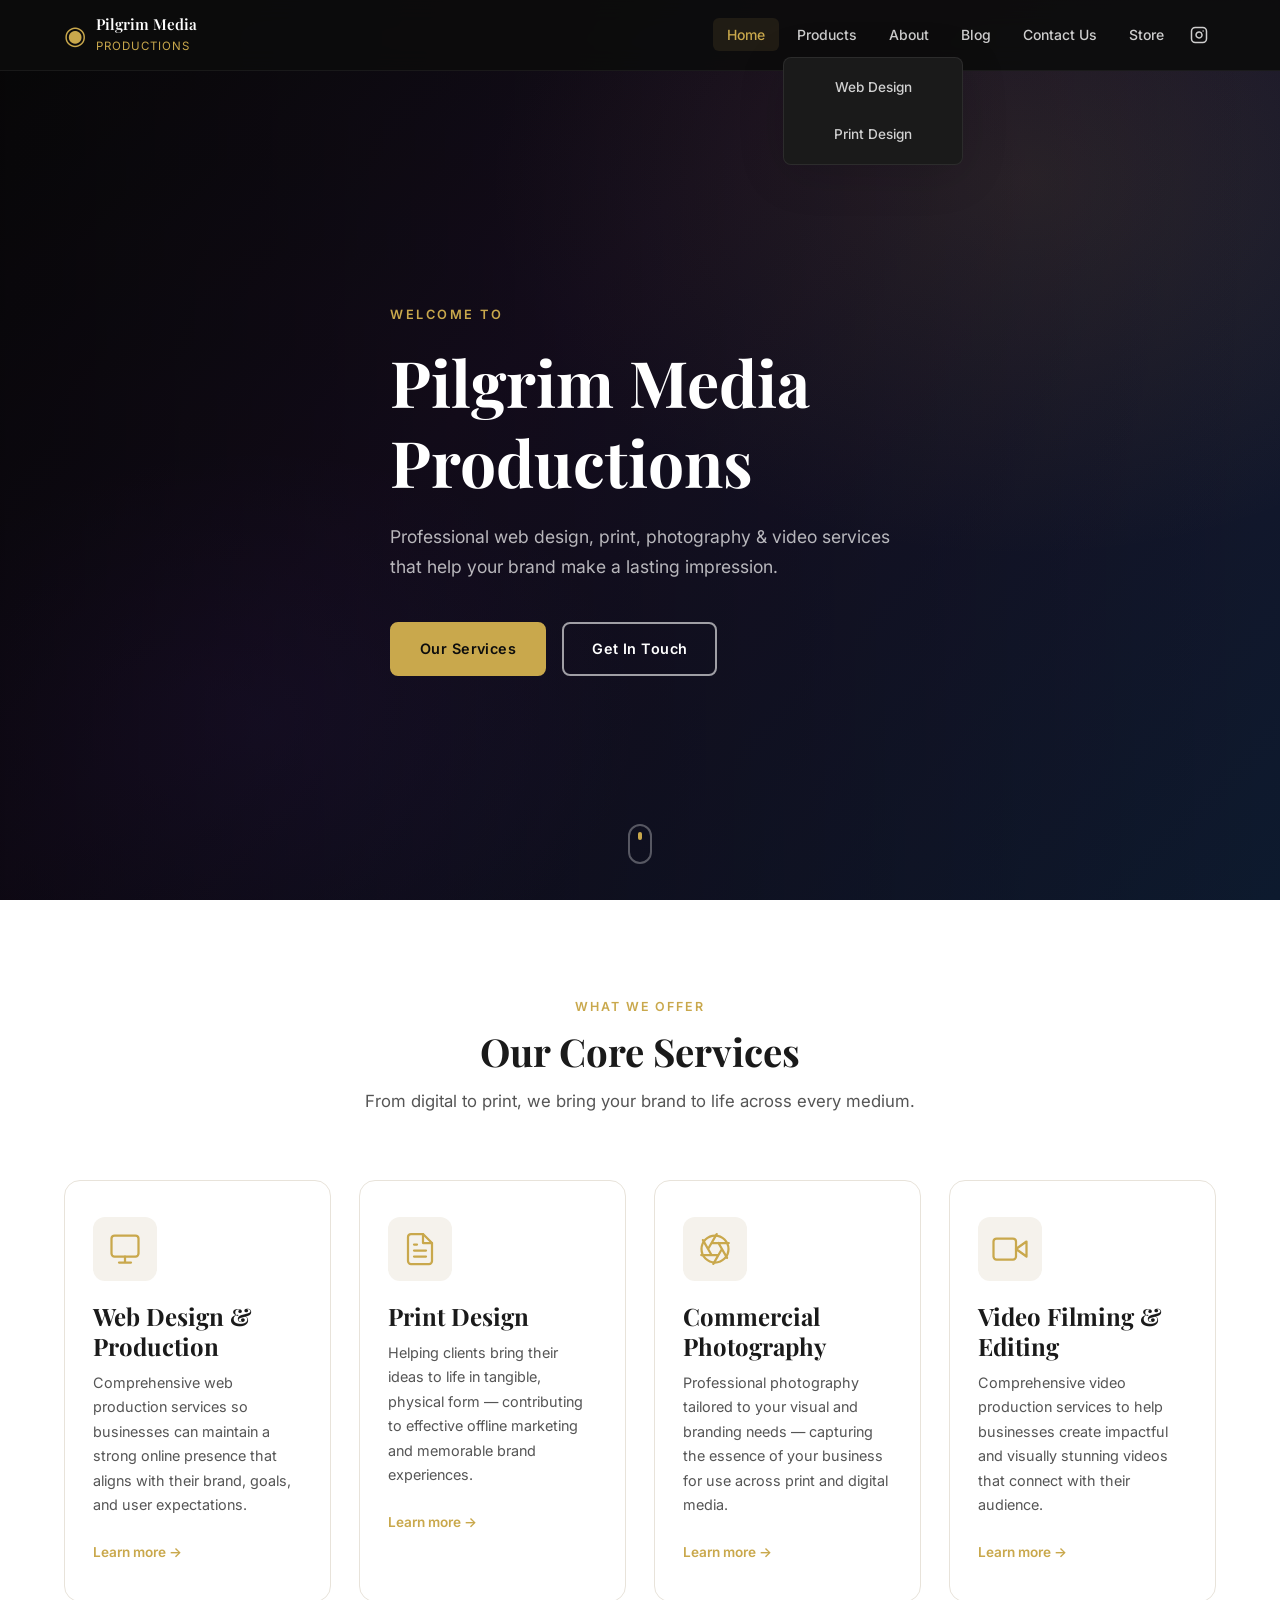
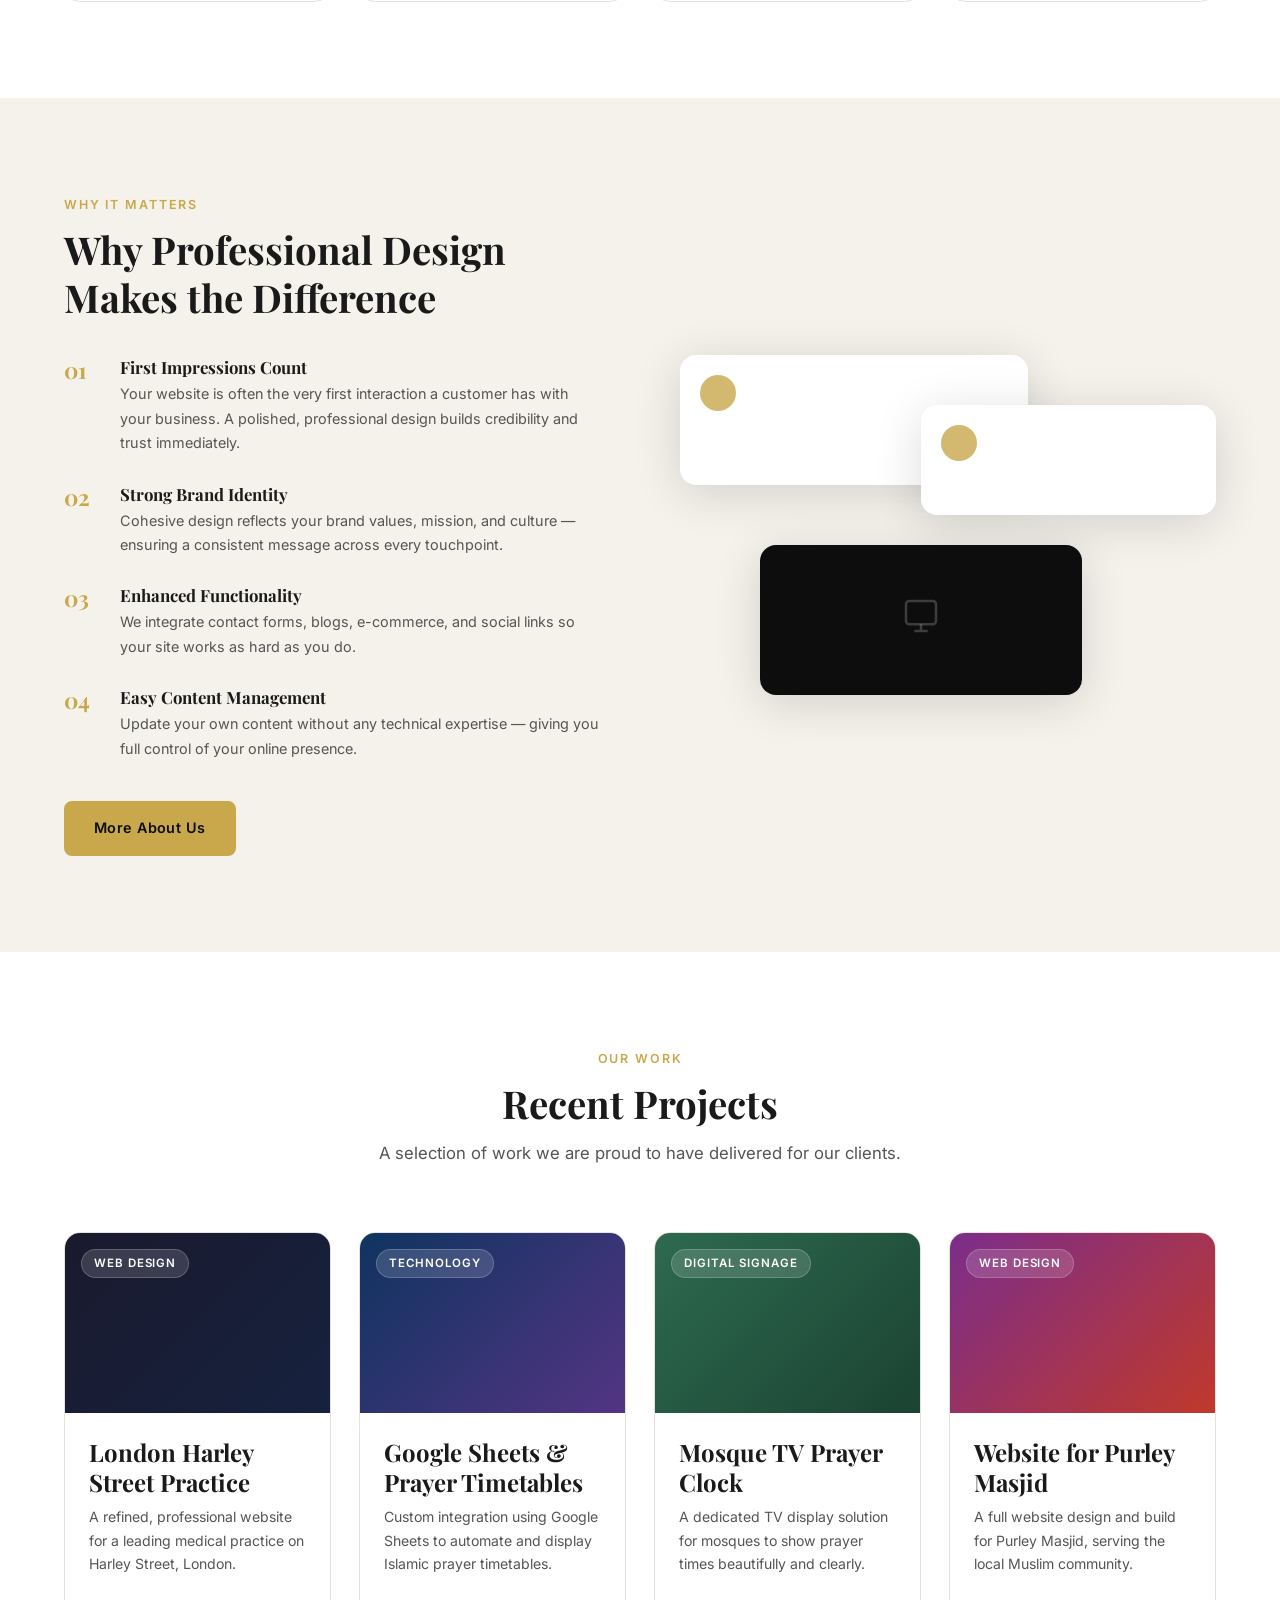
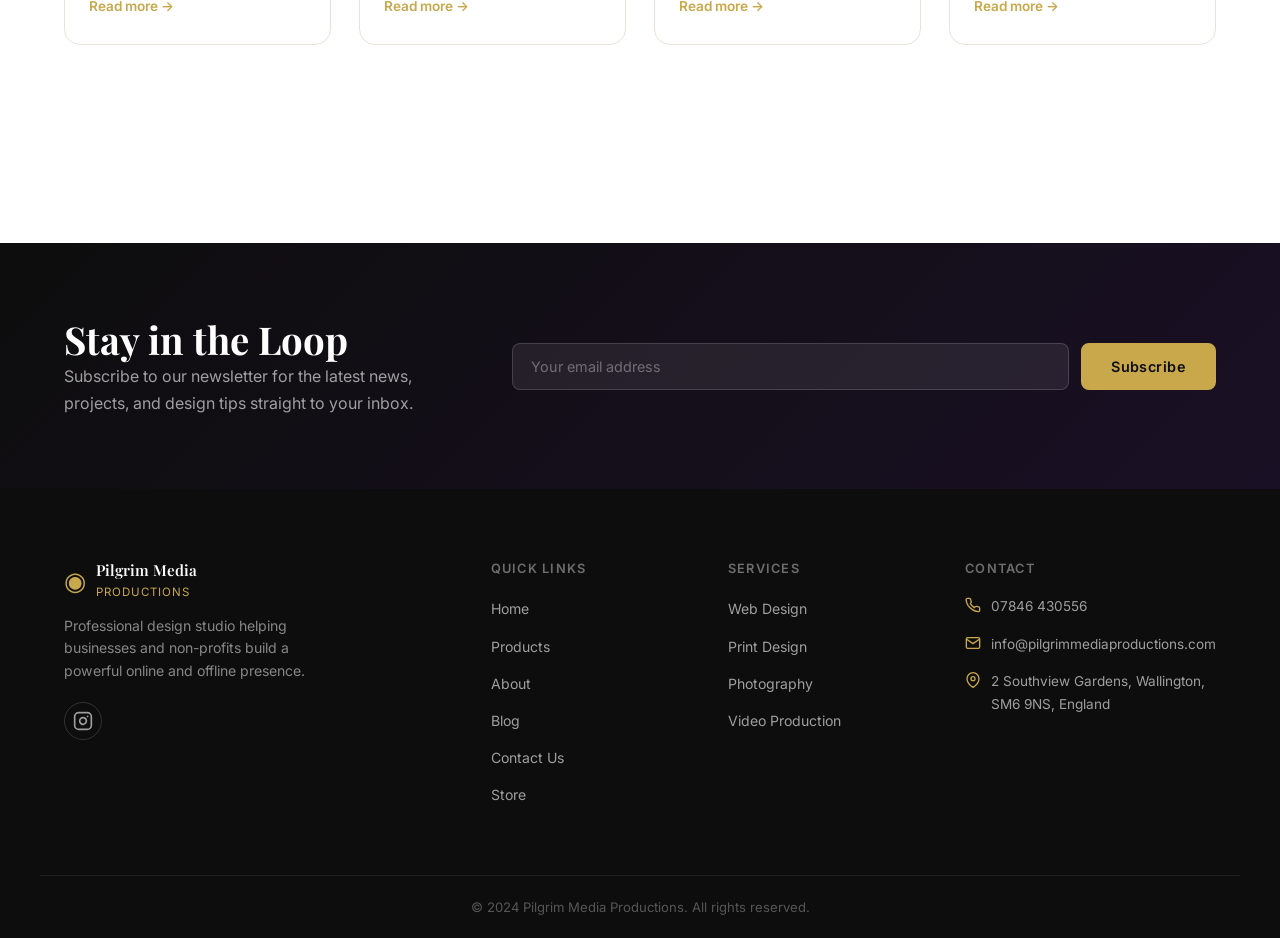
==== index.html @ a8da02cb "Add complete Pilgrim Media Productions website Built a full multi-page website modelled on pilgrimme" ====
<!DOCTYPE html>
<html lang="en">
<head>
  <meta charset="UTF-8" />
  <meta name="viewport" content="width=device-width, initial-scale=1.0" />
  <title>Pilgrim Media Productions</title>
  <link rel="stylesheet" href="css/styles.css" />
  <link rel="preconnect" href="https://fonts.googleapis.com" />
  <link rel="preconnect" href="https://fonts.gstatic.com" crossorigin />
  <link href="https://fonts.googleapis.com/css2?family=Playfair+Display:wght@400;600;700&family=Inter:wght@300;400;500;600&display=swap" rel="stylesheet" />
</head>
<body>

  <!-- HEADER / NAV -->
  <header class="site-header">
    <div class="container header-inner">
      <a href="index.html" class="logo">
        <span class="logo-icon">&#9673;</span>
        <span class="logo-text">Pilgrim Media<br /><small>Productions</small></span>
      </a>
      <nav class="main-nav" id="main-nav">
        <ul>
          <li><a href="index.html" class="active">Home</a></li>
          <li class="has-dropdown">
            <a href="products.html">Products</a>
            <ul class="dropdown">
              <li><a href="products.html#web-design">Web Design</a></li>
              <li><a href="products.html#print-design">Print Design</a></li>
            </ul>
          </li>
          <li><a href="about.html">About</a></li>
          <li><a href="blog.html">Blog</a></li>
          <li><a href="contact.html">Contact Us</a></li>
          <li><a href="store.html">Store</a></li>
          <li>
            <a href="https://www.instagram.com/pilgrimmediaproductions" target="_blank" rel="noopener" class="nav-social">
              <svg xmlns="http://www.w3.org/2000/svg" width="18" height="18" viewBox="0 0 24 24" fill="none" stroke="currentColor" stroke-width="2" stroke-linecap="round" stroke-linejoin="round"><rect x="2" y="2" width="20" height="20" rx="5" ry="5"/><path d="M16 11.37A4 4 0 1 1 12.63 8 4 4 0 0 1 16 11.37z"/><line x1="17.5" y1="6.5" x2="17.51" y2="6.5"/></svg>
            </a>
          </li>
        </ul>
      </nav>
      <button class="hamburger" id="hamburger" aria-label="Toggle menu">
        <span></span><span></span><span></span>
      </button>
    </div>
  </header>

  <!-- HERO -->
  <section class="hero">
    <div class="hero-overlay"></div>
    <div class="container hero-content">
      <p class="hero-eyebrow">Welcome to</p>
      <h1>Pilgrim Media<br />Productions</h1>
      <p class="hero-sub">Professional web design, print, photography &amp; video services<br />that help your brand make a lasting impression.</p>
      <div class="hero-actions">
        <a href="products.html" class="btn btn-primary">Our Services</a>
        <a href="contact.html" class="btn btn-outline">Get In Touch</a>
      </div>
    </div>
    <div class="hero-scroll-indicator">
      <span></span>
    </div>
  </section>

  <!-- SERVICES OVERVIEW -->
  <section class="section services-overview" id="services">
    <div class="container">
      <div class="section-header">
        <p class="section-eyebrow">What We Offer</p>
        <h2>Our Core Services</h2>
        <p class="section-desc">From digital to print, we bring your brand to life across every medium.</p>
      </div>
      <div class="services-grid">
        <div class="service-card">
          <div class="service-icon">
            <svg xmlns="http://www.w3.org/2000/svg" width="36" height="36" viewBox="0 0 24 24" fill="none" stroke="currentColor" stroke-width="1.5" stroke-linecap="round" stroke-linejoin="round"><rect x="3" y="3" width="18" height="14" rx="2"/><path d="M8 21h8M12 17v4"/></svg>
          </div>
          <h3>Web Design &amp; Production</h3>
          <p>Comprehensive web production services so businesses can maintain a strong online presence that aligns with their brand, goals, and user expectations.</p>
          <a href="products.html#web-design" class="card-link">Learn more &rarr;</a>
        </div>
        <div class="service-card">
          <div class="service-icon">
            <svg xmlns="http://www.w3.org/2000/svg" width="36" height="36" viewBox="0 0 24 24" fill="none" stroke="currentColor" stroke-width="1.5" stroke-linecap="round" stroke-linejoin="round"><path d="M14 2H6a2 2 0 0 0-2 2v16a2 2 0 0 0 2 2h12a2 2 0 0 0 2-2V8z"/><polyline points="14 2 14 8 20 8"/><line x1="16" y1="13" x2="8" y2="13"/><line x1="16" y1="17" x2="8" y2="17"/><polyline points="10 9 9 9 8 9"/></svg>
          </div>
          <h3>Print Design</h3>
          <p>Helping clients bring their ideas to life in tangible, physical form — contributing to effective offline marketing and memorable brand experiences.</p>
          <a href="products.html#print-design" class="card-link">Learn more &rarr;</a>
        </div>
        <div class="service-card">
          <div class="service-icon">
            <svg xmlns="http://www.w3.org/2000/svg" width="36" height="36" viewBox="0 0 24 24" fill="none" stroke="currentColor" stroke-width="1.5" stroke-linecap="round" stroke-linejoin="round"><circle cx="12" cy="12" r="9"/><path d="M14.31 8l5.74 9.94M9.69 8h11.48M7.38 12l5.74-9.94M9.69 16L3.95 6.06M14.31 16H2.83M16.62 12L10.88 21.94"/></svg>
          </div>
          <h3>Commercial Photography</h3>
          <p>Professional photography tailored to your visual and branding needs — capturing the essence of your business for use across print and digital media.</p>
          <a href="contact.html" class="card-link">Learn more &rarr;</a>
        </div>
        <div class="service-card">
          <div class="service-icon">
            <svg xmlns="http://www.w3.org/2000/svg" width="36" height="36" viewBox="0 0 24 24" fill="none" stroke="currentColor" stroke-width="1.5" stroke-linecap="round" stroke-linejoin="round"><polygon points="23 7 16 12 23 17 23 7"/><rect x="1" y="5" width="15" height="14" rx="2" ry="2"/></svg>
          </div>
          <h3>Video Filming &amp; Editing</h3>
          <p>Comprehensive video production services to help businesses create impactful and visually stunning videos that connect with their audience.</p>
          <a href="contact.html" class="card-link">Learn more &rarr;</a>
        </div>
      </div>
    </div>
  </section>

  <!-- WHY CHOOSE US -->
  <section class="section why-us" id="why">
    <div class="container why-inner">
      <div class="why-text">
        <p class="section-eyebrow">Why It Matters</p>
        <h2>Why Professional Design Makes the Difference</h2>
        <div class="why-points">
          <div class="why-point">
            <div class="why-num">01</div>
            <div>
              <h4>First Impressions Count</h4>
              <p>Your website is often the very first interaction a customer has with your business. A polished, professional design builds credibility and trust immediately.</p>
            </div>
          </div>
          <div class="why-point">
            <div class="why-num">02</div>
            <div>
              <h4>Strong Brand Identity</h4>
              <p>Cohesive design reflects your brand values, mission, and culture — ensuring a consistent message across every touchpoint.</p>
            </div>
          </div>
          <div class="why-point">
            <div class="why-num">03</div>
            <div>
              <h4>Enhanced Functionality</h4>
              <p>We integrate contact forms, blogs, e-commerce, and social links so your site works as hard as you do.</p>
            </div>
          </div>
          <div class="why-point">
            <div class="why-num">04</div>
            <div>
              <h4>Easy Content Management</h4>
              <p>Update your own content without any technical expertise — giving you full control of your online presence.</p>
            </div>
          </div>
        </div>
        <a href="about.html" class="btn btn-primary">More About Us</a>
      </div>
      <div class="why-visual">
        <div class="why-card-stack">
          <div class="visual-card vc1">
            <div class="vc-dot"></div>
            <div class="vc-bar" style="width:80%"></div>
            <div class="vc-bar" style="width:60%"></div>
          </div>
          <div class="visual-card vc2">
            <div class="vc-dot"></div>
            <div class="vc-bar" style="width:90%"></div>
            <div class="vc-bar" style="width:50%"></div>
          </div>
          <div class="visual-card vc3">
            <div class="vc-img-placeholder">
              <svg xmlns="http://www.w3.org/2000/svg" width="40" height="40" viewBox="0 0 24 24" fill="none" stroke="currentColor" stroke-width="1.5"><rect x="3" y="3" width="18" height="14" rx="2"/><path d="M8 21h8M12 17v4"/></svg>
            </div>
          </div>
        </div>
      </div>
    </div>
  </section>

  <!-- RECENT PROJECTS -->
  <section class="section projects" id="projects">
    <div class="container">
      <div class="section-header">
        <p class="section-eyebrow">Our Work</p>
        <h2>Recent Projects</h2>
        <p class="section-desc">A selection of work we are proud to have delivered for our clients.</p>
      </div>
      <div class="projects-grid">
        <article class="project-card">
          <div class="project-img" style="background: linear-gradient(135deg, #1a1a2e 0%, #16213e 100%);">
            <span class="project-tag">Web Design</span>
          </div>
          <div class="project-info">
            <h3>London Harley Street Practice</h3>
            <p>A refined, professional website for a leading medical practice on Harley Street, London.</p>
            <a href="blog.html" class="card-link">Read more &rarr;</a>
          </div>
        </article>
        <article class="project-card">
          <div class="project-img" style="background: linear-gradient(135deg, #0f3460 0%, #533483 100%);">
            <span class="project-tag">Technology</span>
          </div>
          <div class="project-info">
            <h3>Google Sheets &amp; Prayer Timetables</h3>
            <p>Custom integration using Google Sheets to automate and display Islamic prayer timetables.</p>
            <a href="blog.html" class="card-link">Read more &rarr;</a>
          </div>
        </article>
        <article class="project-card">
          <div class="project-img" style="background: linear-gradient(135deg, #2d6a4f 0%, #1b4332 100%);">
            <span class="project-tag">Digital Signage</span>
          </div>
          <div class="project-info">
            <h3>Mosque TV Prayer Clock</h3>
            <p>A dedicated TV display solution for mosques to show prayer times beautifully and clearly.</p>
            <a href="blog.html" class="card-link">Read more &rarr;</a>
          </div>
        </article>
        <article class="project-card">
          <div class="project-img" style="background: linear-gradient(135deg, #7b2d8b 0%, #c0392b 100%);">
            <span class="project-tag">Web Design</span>
          </div>
          <div class="project-info">
            <h3>Website for Purley Masjid</h3>
            <p>A full website design and build for Purley Masjid, serving the local Muslim community.</p>
            <a href="blog.html" class="card-link">Read more &rarr;</a>
          </div>
        </article>
      </div>
      <div class="section-cta">
        <a href="blog.html" class="btn btn-outline">View All Projects</a>
      </div>
    </div>
  </section>

  <!-- NEWSLETTER -->
  <section class="section newsletter">
    <div class="container newsletter-inner">
      <div class="newsletter-text">
        <h2>Stay in the Loop</h2>
        <p>Subscribe to our newsletter for the latest news, projects, and design tips straight to your inbox.</p>
      </div>
      <form class="newsletter-form" onsubmit="handleNewsletterSubmit(event)">
        <input type="email" placeholder="Your email address" required />
        <button type="submit" class="btn btn-primary">Subscribe</button>
      </form>
    </div>
  </section>

  <!-- FOOTER -->
  <footer class="site-footer">
    <div class="container footer-inner">
      <div class="footer-brand">
        <a href="index.html" class="logo logo-light">
          <span class="logo-icon">&#9673;</span>
          <span class="logo-text">Pilgrim Media<br /><small>Productions</small></span>
        </a>
        <p>Professional design studio helping businesses and non-profits build a powerful online and offline presence.</p>
        <div class="social-links">
          <a href="https://www.instagram.com/pilgrimmediaproductions" target="_blank" rel="noopener" aria-label="Instagram">
            <svg xmlns="http://www.w3.org/2000/svg" width="20" height="20" viewBox="0 0 24 24" fill="none" stroke="currentColor" stroke-width="2" stroke-linecap="round" stroke-linejoin="round"><rect x="2" y="2" width="20" height="20" rx="5" ry="5"/><path d="M16 11.37A4 4 0 1 1 12.63 8 4 4 0 0 1 16 11.37z"/><line x1="17.5" y1="6.5" x2="17.51" y2="6.5"/></svg>
          </a>
        </div>
      </div>
      <div class="footer-nav">
        <h4>Quick Links</h4>
        <ul>
          <li><a href="index.html">Home</a></li>
          <li><a href="products.html">Products</a></li>
          <li><a href="about.html">About</a></li>
          <li><a href="blog.html">Blog</a></li>
          <li><a href="contact.html">Contact Us</a></li>
          <li><a href="store.html">Store</a></li>
        </ul>
      </div>
      <div class="footer-services">
        <h4>Services</h4>
        <ul>
          <li><a href="products.html#web-design">Web Design</a></li>
          <li><a href="products.html#print-design">Print Design</a></li>
          <li><a href="contact.html">Photography</a></li>
          <li><a href="contact.html">Video Production</a></li>
        </ul>
      </div>
      <div class="footer-contact">
        <h4>Contact</h4>
        <ul class="contact-list">
          <li>
            <svg xmlns="http://www.w3.org/2000/svg" width="16" height="16" viewBox="0 0 24 24" fill="none" stroke="currentColor" stroke-width="2"><path d="M22 16.92v3a2 2 0 0 1-2.18 2 19.79 19.79 0 0 1-8.63-3.07A19.5 19.5 0 0 1 4.69 13a19.79 19.79 0 0 1-3.07-8.67A2 2 0 0 1 3.6 2.18h3a2 2 0 0 1 2 1.72 12.84 12.84 0 0 0 .7 2.81 2 2 0 0 1-.45 2.11L8.09 9.91a16 16 0 0 0 6 6l1.27-1.27a2 2 0 0 1 2.11-.45 12.84 12.84 0 0 0 2.81.7A2 2 0 0 1 22 16.92z"/></svg>
            <a href="tel:07846430556">07846 430556</a>
          </li>
          <li>
            <svg xmlns="http://www.w3.org/2000/svg" width="16" height="16" viewBox="0 0 24 24" fill="none" stroke="currentColor" stroke-width="2"><path d="M4 4h16c1.1 0 2 .9 2 2v12c0 1.1-.9 2-2 2H4c-1.1 0-2-.9-2-2V6c0-1.1.9-2 2-2z"/><polyline points="22,6 12,13 2,6"/></svg>
            <a href="mailto:info@pilgrimmediaproductions.com">info@pilgrimmediaproductions.com</a>
          </li>
          <li>
            <svg xmlns="http://www.w3.org/2000/svg" width="16" height="16" viewBox="0 0 24 24" fill="none" stroke="currentColor" stroke-width="2"><path d="M21 10c0 7-9 13-9 13s-9-6-9-13a9 9 0 0 1 18 0z"/><circle cx="12" cy="10" r="3"/></svg>
            <span>2 Southview Gardens, Wallington, SM6 9NS, England</span>
          </li>
        </ul>
      </div>
    </div>
    <div class="footer-bottom">
      <div class="container">
        <p>&copy; 2024 Pilgrim Media Productions. All rights reserved.</p>
      </div>
    </div>
  </footer>

  <script src="js/main.js"></script>
</body>
</html>
---- css/styles.css ----
/* ============================================================
   PILGRIM MEDIA PRODUCTIONS — Main Stylesheet
   ============================================================ */

/* ── Variables ── */
:root {
  --clr-dark:     #0d0d0d;
  --clr-dark2:    #1a1a1a;
  --clr-dark3:    #242424;
  --clr-gold:     #c9a84c;
  --clr-gold-lt:  #e0c370;
  --clr-white:    #ffffff;
  --clr-off-white:#f5f2ec;
  --clr-grey:     #888888;
  --clr-grey-lt:  #d4d4d4;
  --clr-text:     #1a1a1a;
  --clr-text-lt:  #555555;

  --ff-serif:   'Playfair Display', Georgia, serif;
  --ff-sans:    'Inter', system-ui, sans-serif;

  --max-w: 1200px;
  --radius: 8px;
  --radius-lg: 16px;
  --shadow: 0 4px 24px rgba(0,0,0,.08);
  --shadow-lg: 0 8px 48px rgba(0,0,0,.14);

  --transition: 0.25s ease;
}

/* ── Reset & Base ── */
*, *::before, *::after { box-sizing: border-box; margin: 0; padding: 0; }

html { scroll-behavior: smooth; font-size: 16px; }

body {
  font-family: var(--ff-sans);
  color: var(--clr-text);
  background: var(--clr-white);
  line-height: 1.7;
  -webkit-font-smoothing: antialiased;
}

img { max-width: 100%; display: block; }
a  { color: inherit; text-decoration: none; }
ul { list-style: none; }

/* ── Typography ── */
h1, h2, h3, h4 { font-family: var(--ff-serif); line-height: 1.25; }
h1 { font-size: clamp(2.2rem, 5vw, 4rem); }
h2 { font-size: clamp(1.7rem, 3vw, 2.6rem); }
h3 { font-size: clamp(1.2rem, 2vw, 1.5rem); }
h4 { font-size: 1.05rem; }
p  { color: var(--clr-text-lt); }

/* ── Utilities ── */
.container {
  max-width: var(--max-w);
  margin: 0 auto;
  padding: 0 24px;
}

.section {
  padding: 96px 0;
}

.section-header {
  text-align: center;
  max-width: 620px;
  margin: 0 auto 64px;
}

.section-eyebrow {
  font-family: var(--ff-sans);
  font-size: 0.78rem;
  font-weight: 600;
  letter-spacing: 0.15em;
  text-transform: uppercase;
  color: var(--clr-gold);
  margin-bottom: 10px;
}

.section-desc {
  margin-top: 12px;
  font-size: 1.05rem;
}

.section-cta {
  text-align: center;
  margin-top: 48px;
}

/* ── Buttons ── */
.btn {
  display: inline-block;
  padding: 13px 28px;
  border-radius: var(--radius);
  font-family: var(--ff-sans);
  font-size: 0.9rem;
  font-weight: 600;
  letter-spacing: 0.03em;
  cursor: pointer;
  border: 2px solid transparent;
  transition: all var(--transition);
  text-align: center;
}

.btn-primary {
  background: var(--clr-gold);
  color: var(--clr-dark);
  border-color: var(--clr-gold);
}
.btn-primary:hover {
  background: var(--clr-gold-lt);
  border-color: var(--clr-gold-lt);
}

.btn-outline {
  background: transparent;
  color: var(--clr-white);
  border-color: rgba(255,255,255,0.6);
}
.btn-outline:hover {
  background: rgba(255,255,255,0.12);
  border-color: var(--clr-white);
}

.btn-full { width: 100%; }

/* ── Header ── */
.site-header {
  position: fixed;
  top: 0; left: 0; right: 0;
  z-index: 1000;
  background: rgba(13,13,13,0.92);
  backdrop-filter: blur(12px);
  border-bottom: 1px solid rgba(255,255,255,0.06);
  transition: background var(--transition);
}

.header-inner {
  display: flex;
  align-items: center;
  justify-content: space-between;
  height: 70px;
}

/* Logo */
.logo {
  display: flex;
  align-items: center;
  gap: 10px;
  color: var(--clr-white);
  text-decoration: none;
}

.logo-icon {
  font-size: 1.6rem;
  color: var(--clr-gold);
  line-height: 1;
}

.logo-text {
  font-family: var(--ff-serif);
  font-size: 0.95rem;
  font-weight: 600;
  color: var(--clr-white);
  line-height: 1.3;
}
.logo-text small {
  font-size: 0.72rem;
  font-family: var(--ff-sans);
  font-weight: 400;
  color: var(--clr-gold);
  letter-spacing: 0.08em;
  text-transform: uppercase;
}

/* Nav */
.main-nav ul {
  display: flex;
  align-items: center;
  gap: 4px;
}

.main-nav a {
  color: rgba(255,255,255,0.8);
  font-size: 0.875rem;
  font-weight: 500;
  padding: 8px 14px;
  border-radius: 6px;
  transition: all var(--transition);
}
.main-nav a:hover,
.main-nav a.active {
  color: var(--clr-gold);
  background: rgba(201,168,76,0.1);
}

.nav-social {
  display: flex;
  align-items: center;
  padding: 8px !important;
}

/* Dropdown */
.has-dropdown { position: relative; }

.dropdown {
  display: none;
  position: absolute;
  top: calc(100% + 8px);
  left: 0;
  background: var(--clr-dark2);
  border: 1px solid rgba(255,255,255,0.08);
  border-radius: var(--radius);
  padding: 8px 0;
  min-width: 180px;
  box-shadow: var(--shadow-lg);
  flex-direction: column;
  gap: 0;
}

.dropdown li a {
  display: block;
  padding: 10px 18px;
  border-radius: 0;
  font-size: 0.85rem;
}

.has-dropdown:hover .dropdown {
  display: flex;
}

/* Hamburger */
.hamburger {
  display: none;
  flex-direction: column;
  justify-content: center;
  gap: 5px;
  background: none;
  border: none;
  cursor: pointer;
  padding: 4px;
}
.hamburger span {
  display: block;
  width: 22px;
  height: 2px;
  background: var(--clr-white);
  border-radius: 2px;
  transition: all var(--transition);
}

/* ── Hero ── */
.hero {
  position: relative;
  min-height: 100vh;
  display: flex;
  align-items: center;
  background: linear-gradient(135deg, #0d0d0d 0%, #1a1025 40%, #0d1a2e 100%);
  overflow: hidden;
}

.hero::before {
  content: '';
  position: absolute;
  inset: 0;
  background:
    radial-gradient(ellipse 70% 70% at 80% 20%, rgba(201,168,76,0.12) 0%, transparent 60%),
    radial-gradient(ellipse 50% 50% at 20% 80%, rgba(100,60,200,0.1) 0%, transparent 60%);
}

.hero-overlay {
  position: absolute;
  inset: 0;
  background: linear-gradient(to right, rgba(0,0,0,0.5) 0%, transparent 100%);
}

.hero-content {
  position: relative;
  z-index: 1;
  max-width: 700px;
  padding-top: 80px;
}

.hero-eyebrow {
  font-size: 0.8rem;
  font-weight: 600;
  letter-spacing: 0.2em;
  text-transform: uppercase;
  color: var(--clr-gold);
  margin-bottom: 16px;
}

.hero h1 {
  color: var(--clr-white);
  margin-bottom: 20px;
  font-weight: 700;
}

.hero-sub {
  font-size: 1.1rem;
  color: rgba(255,255,255,0.7);
  margin-bottom: 40px;
  max-width: 520px;
}

.hero-actions {
  display: flex;
  gap: 16px;
  flex-wrap: wrap;
}

.hero-scroll-indicator {
  position: absolute;
  bottom: 36px;
  left: 50%;
  transform: translateX(-50%);
  z-index: 1;
}

.hero-scroll-indicator span {
  display: block;
  width: 24px;
  height: 40px;
  border: 2px solid rgba(255,255,255,0.3);
  border-radius: 12px;
  position: relative;
}

.hero-scroll-indicator span::after {
  content: '';
  position: absolute;
  top: 6px;
  left: 50%;
  transform: translateX(-50%);
  width: 4px;
  height: 8px;
  background: var(--clr-gold);
  border-radius: 2px;
  animation: scrollDot 2s ease-in-out infinite;
}

@keyframes scrollDot {
  0%, 100% { opacity: 1; top: 6px; }
  50%       { opacity: 0; top: 20px; }
}

/* ── Services Grid ── */
.services-grid {
  display: grid;
  grid-template-columns: repeat(auto-fit, minmax(260px, 1fr));
  gap: 28px;
}

.service-card {
  background: var(--clr-white);
  border: 1px solid #e8e3da;
  border-radius: var(--radius-lg);
  padding: 36px 28px;
  transition: all var(--transition);
  position: relative;
  overflow: hidden;
}

.service-card::before {
  content: '';
  position: absolute;
  top: 0; left: 0; right: 0;
  height: 3px;
  background: var(--clr-gold);
  transform: scaleX(0);
  transform-origin: left;
  transition: transform var(--transition);
}

.service-card:hover {
  box-shadow: var(--shadow-lg);
  transform: translateY(-4px);
}

.service-card:hover::before {
  transform: scaleX(1);
}

.service-icon {
  width: 64px;
  height: 64px;
  background: var(--clr-off-white);
  border-radius: 12px;
  display: flex;
  align-items: center;
  justify-content: center;
  margin-bottom: 20px;
  color: var(--clr-gold);
}

.service-card h3 { margin-bottom: 10px; }
.service-card p  { font-size: 0.9rem; margin-bottom: 20px; }

.card-link {
  font-size: 0.85rem;
  font-weight: 600;
  color: var(--clr-gold);
  transition: color var(--transition);
}
.card-link:hover { color: var(--clr-gold-lt); }

/* ── Why Us ── */
.why-us {
  background: var(--clr-off-white);
}

.why-inner {
  display: grid;
  grid-template-columns: 1fr 1fr;
  gap: 80px;
  align-items: center;
}

.why-points {
  display: flex;
  flex-direction: column;
  gap: 28px;
  margin: 36px 0 40px;
}

.why-point {
  display: flex;
  gap: 20px;
  align-items: flex-start;
}

.why-num {
  font-family: var(--ff-serif);
  font-size: 1.4rem;
  font-weight: 700;
  color: var(--clr-gold);
  flex-shrink: 0;
  line-height: 1.2;
  min-width: 36px;
}

.why-point h4 { margin-bottom: 4px; }
.why-point p  { font-size: 0.9rem; }

/* Why visual */
.why-card-stack {
  position: relative;
  height: 340px;
}

.visual-card {
  position: absolute;
  background: var(--clr-white);
  border-radius: var(--radius-lg);
  box-shadow: var(--shadow-lg);
  padding: 20px;
}

.vc1 {
  top: 0; left: 0;
  width: 65%; height: 130px;
  display: flex;
  flex-direction: column;
  justify-content: space-between;
}

.vc2 {
  top: 50px; right: 0;
  width: 55%; height: 110px;
  display: flex;
  flex-direction: column;
  justify-content: space-between;
}

.vc3 {
  bottom: 0; left: 15%;
  width: 60%; height: 150px;
  display: flex;
  align-items: center;
  justify-content: center;
  background: var(--clr-dark);
  color: rgba(255,255,255,0.2);
}

.vc-dot {
  width: 36px;
  height: 36px;
  background: var(--clr-gold);
  border-radius: 50%;
  opacity: 0.8;
}

.vc-bar {
  height: 10px;
  background: var(--clr-off-white);
  border-radius: 5px;
}

/* ── Projects Grid ── */
.projects-grid {
  display: grid;
  grid-template-columns: repeat(auto-fit, minmax(260px, 1fr));
  gap: 28px;
}

.project-card {
  border-radius: var(--radius-lg);
  overflow: hidden;
  border: 1px solid #e8e3da;
  transition: all var(--transition);
  background: var(--clr-white);
}

.project-card:hover {
  box-shadow: var(--shadow-lg);
  transform: translateY(-4px);
}

.project-img {
  height: 180px;
  position: relative;
  display: flex;
  align-items: flex-start;
  padding: 16px;
}

.project-tag, .blog-tag {
  display: inline-block;
  background: rgba(255,255,255,0.15);
  backdrop-filter: blur(6px);
  color: #fff;
  font-size: 0.72rem;
  font-weight: 600;
  letter-spacing: 0.08em;
  text-transform: uppercase;
  padding: 4px 12px;
  border-radius: 20px;
  border: 1px solid rgba(255,255,255,0.2);
}

.project-info {
  padding: 24px;
}
.project-info h3 { margin-bottom: 8px; }
.project-info p  { font-size: 0.88rem; margin-bottom: 16px; }

/* ── Newsletter ── */
.newsletter {
  background: linear-gradient(135deg, #0d0d0d 0%, #1a1025 100%);
  padding: 72px 0;
}

.newsletter-inner {
  display: flex;
  align-items: center;
  justify-content: space-between;
  gap: 48px;
  flex-wrap: wrap;
}

.newsletter-text h2 { color: var(--clr-white); }
.newsletter-text p  { color: rgba(255,255,255,0.6); max-width: 400px; }

.newsletter-form {
  display: flex;
  gap: 12px;
  flex-wrap: wrap;
  flex: 1;
  min-width: 280px;
}

.newsletter-form input {
  flex: 1;
  min-width: 220px;
  padding: 13px 18px;
  border: 1px solid rgba(255,255,255,0.15);
  border-radius: var(--radius);
  background: rgba(255,255,255,0.08);
  color: var(--clr-white);
  font-family: var(--ff-sans);
  font-size: 0.9rem;
  transition: border-color var(--transition);
}
.newsletter-form input::placeholder { color: rgba(255,255,255,0.35); }
.newsletter-form input:focus {
  outline: none;
  border-color: var(--clr-gold);
}

/* ── Footer ── */
.site-footer {
  background: var(--clr-dark);
  color: rgba(255,255,255,0.7);
  padding-top: 72px;
}

.footer-inner {
  display: grid;
  grid-template-columns: 2fr 1fr 1fr 1fr;
  gap: 48px;
  padding-bottom: 56px;
  border-bottom: 1px solid rgba(255,255,255,0.08);
}

.footer-brand p {
  font-size: 0.88rem;
  margin-top: 14px;
  max-width: 260px;
  color: rgba(255,255,255,0.5);
  line-height: 1.6;
}

.social-links {
  display: flex;
  gap: 12px;
  margin-top: 20px;
}

.social-links a {
  display: flex;
  align-items: center;
  justify-content: center;
  width: 38px; height: 38px;
  border: 1px solid rgba(255,255,255,0.15);
  border-radius: 50%;
  color: rgba(255,255,255,0.6);
  transition: all var(--transition);
}
.social-links a:hover {
  border-color: var(--clr-gold);
  color: var(--clr-gold);
}

.footer-nav h4,
.footer-services h4,
.footer-contact h4 {
  font-family: var(--ff-sans);
  font-size: 0.8rem;
  font-weight: 600;
  letter-spacing: 0.1em;
  text-transform: uppercase;
  color: rgba(255,255,255,0.4);
  margin-bottom: 18px;
}

.footer-nav ul li,
.footer-services ul li {
  margin-bottom: 10px;
}

.footer-nav a,
.footer-services a {
  font-size: 0.88rem;
  color: rgba(255,255,255,0.6);
  transition: color var(--transition);
}
.footer-nav a:hover,
.footer-services a:hover {
  color: var(--clr-gold);
}

.contact-list li {
  display: flex;
  align-items: flex-start;
  gap: 10px;
  font-size: 0.85rem;
  margin-bottom: 14px;
  color: rgba(255,255,255,0.6);
}

.contact-list svg {
  flex-shrink: 0;
  margin-top: 2px;
  color: var(--clr-gold);
}

.contact-list a {
  color: rgba(255,255,255,0.6);
  transition: color var(--transition);
}
.contact-list a:hover { color: var(--clr-gold); }

.footer-bottom {
  padding: 20px 0;
  text-align: center;
}

.footer-bottom p {
  font-size: 0.82rem;
  color: rgba(255,255,255,0.3);
}

/* ── Page Hero (inner pages) ── */
.page-hero {
  background: linear-gradient(135deg, #0d0d0d 0%, #1a1025 50%, #0d1a2e 100%);
  padding: 140px 0 72px;
  position: relative;
  overflow: hidden;
}

.page-hero::before {
  content: '';
  position: absolute;
  inset: 0;
  background: radial-gradient(ellipse 60% 80% at 80% 50%, rgba(201,168,76,0.1) 0%, transparent 60%);
}

.page-hero .container { position: relative; z-index: 1; }
.page-hero .section-eyebrow { margin-bottom: 10px; }
.page-hero h1 { color: var(--clr-white); }

/* ── About Page ── */
.about-inner {
  display: grid;
  grid-template-columns: 1fr 1fr;
  gap: 80px;
  align-items: start;
}

.about-text .section-eyebrow { margin-bottom: 10px; }
.about-text h2 { margin-bottom: 20px; }
.about-text p  { margin-bottom: 16px; }

.about-values {
  display: grid;
  grid-template-columns: 1fr 1fr;
  gap: 24px;
}

.value-item {
  background: var(--clr-off-white);
  border-radius: var(--radius-lg);
  padding: 24px;
}

.value-icon {
  font-size: 1.2rem;
  color: var(--clr-gold);
  margin-bottom: 10px;
}

.value-item h4 { margin-bottom: 6px; }
.value-item p  { font-size: 0.85rem; }

/* Stats */
.stats-section { background: var(--clr-dark); padding: 72px 0; }

.stats-grid {
  display: grid;
  grid-template-columns: repeat(4, 1fr);
  gap: 32px;
  text-align: center;
}

.stat-num {
  display: block;
  font-family: var(--ff-serif);
  font-size: 3rem;
  font-weight: 700;
  color: var(--clr-gold);
  line-height: 1;
  margin-bottom: 8px;
}

.stat-label {
  font-size: 0.85rem;
  color: rgba(255,255,255,0.5);
  letter-spacing: 0.05em;
}

/* CTA Section */
.cta-section {
  background: var(--clr-gold);
  padding: 72px 0;
}

.cta-inner {
  text-align: center;
}

.cta-inner h2 { color: var(--clr-dark); margin-bottom: 12px; }
.cta-inner p  { color: rgba(0,0,0,0.6); margin-bottom: 32px; }
.cta-section .btn-primary {
  background: var(--clr-dark);
  color: var(--clr-white);
  border-color: var(--clr-dark);
}
.cta-section .btn-primary:hover {
  background: var(--clr-dark2);
  border-color: var(--clr-dark2);
}

/* ── Products Page ── */
.product-section { }
.alt-bg { background: var(--clr-off-white); }

.product-inner {
  display: grid;
  grid-template-columns: 1fr 1fr;
  gap: 80px;
  align-items: center;
}

.product-inner.reverse { direction: rtl; }
.product-inner.reverse > * { direction: ltr; }

.product-text .section-eyebrow { margin-bottom: 10px; }
.product-text h2 { margin-bottom: 16px; }
.product-text p  { margin-bottom: 16px; }

.feature-list {
  margin: 20px 0 32px;
  display: flex;
  flex-direction: column;
  gap: 8px;
}

.feature-list li {
  display: flex;
  align-items: center;
  gap: 10px;
  font-size: 0.9rem;
}

.feature-list li::before {
  content: '✓';
  color: var(--clr-gold);
  font-weight: 700;
  flex-shrink: 0;
}

/* Browser mockup */
.browser-mockup {
  background: var(--clr-white);
  border-radius: var(--radius-lg);
  box-shadow: var(--shadow-lg);
  overflow: hidden;
  border: 1px solid #e0dbd2;
}

.browser-bar {
  background: #f0ede8;
  padding: 10px 16px;
  display: flex;
  align-items: center;
  gap: 8px;
}

.b-dot {
  width: 10px; height: 10px;
  border-radius: 50%;
  background: #ccc;
}
.b-dot:nth-child(1) { background: #ff5f57; }
.b-dot:nth-child(2) { background: #febc2e; }
.b-dot:nth-child(3) { background: #28c840; }

.b-url {
  flex: 1;
  background: var(--clr-white);
  border-radius: 4px;
  padding: 4px 12px;
  font-size: 0.75rem;
  color: var(--clr-grey);
  margin-left: 8px;
}

.browser-content { padding: 20px; }

.bc-header {
  height: 12px;
  background: var(--clr-gold);
  border-radius: 4px;
  margin-bottom: 10px;
  opacity: 0.6;
  width: 40%;
}

.bc-nav {
  height: 8px;
  background: var(--clr-off-white);
  border-radius: 4px;
  margin-bottom: 16px;
}

.bc-hero {
  height: 100px;
  background: linear-gradient(135deg, #0d0d0d, #1a1025);
  border-radius: var(--radius);
  margin-bottom: 16px;
}

.bc-cards {
  display: grid;
  grid-template-columns: repeat(3, 1fr);
  gap: 8px;
}

.bc-card {
  height: 60px;
  background: var(--clr-off-white);
  border-radius: 6px;
}

/* Print mockup */
.print-mockup {
  position: relative;
  height: 300px;
}

.print-card {
  position: absolute;
  border-radius: var(--radius);
  box-shadow: var(--shadow-lg);
}

.pm1 {
  width: 200px; height: 120px;
  background: var(--clr-dark);
  top: 0; left: 0;
  transform: rotate(-5deg);
}

.pm2 {
  width: 180px; height: 250px;
  background: linear-gradient(135deg, #1a1025, #0d1a2e);
  top: 40px; left: 80px;
  transform: rotate(2deg);
}

.pm3 {
  width: 220px; height: 100px;
  background: var(--clr-gold);
  bottom: 20px; right: 0;
  transform: rotate(-2deg);
}

/* Photo mockup */
.photo-grid {
  display: grid;
  grid-template-columns: 1fr 1fr;
  grid-template-rows: 1fr 1fr;
  gap: 12px;
  height: 300px;
}

.photo-item {
  border-radius: var(--radius);
}

.pi1 { background: linear-gradient(135deg, #1a1a2e, #16213e); }
.pi2 { background: linear-gradient(135deg, #2d6a4f, #1b4332); }
.pi3 { background: linear-gradient(135deg, #7b2d8b, #c0392b); }
.pi4 { background: linear-gradient(135deg, #b5451b, #e07b39); }

/* Video mockup */
.video-mockup {
  border-radius: var(--radius-lg);
  overflow: hidden;
  box-shadow: var(--shadow-lg);
}

.video-screen {
  height: 240px;
  background: var(--clr-dark);
  display: flex;
  align-items: center;
  justify-content: center;
}

.play-btn {
  width: 70px; height: 70px;
  background: rgba(201,168,76,0.9);
  border-radius: 50%;
  display: flex;
  align-items: center;
  justify-content: center;
  color: var(--clr-dark);
  padding-left: 4px;
}

.video-controls {
  background: #222;
  padding: 14px 16px;
  position: relative;
}

.vc-bar {
  height: 4px;
  background: rgba(255,255,255,0.15);
  border-radius: 2px;
}

.vc-progress {
  position: absolute;
  top: 14px; left: 16px;
  height: 4px;
  background: var(--clr-gold);
  border-radius: 2px;
}

/* ── Blog Page ── */
.blog-grid {
  display: grid;
  grid-template-columns: repeat(auto-fit, minmax(300px, 1fr));
  gap: 28px;
}

.blog-card {
  border-radius: var(--radius-lg);
  overflow: hidden;
  border: 1px solid #e8e3da;
  background: var(--clr-white);
  transition: all var(--transition);
}

.blog-card:hover {
  box-shadow: var(--shadow-lg);
  transform: translateY(-4px);
}

.blog-card.featured {
  grid-column: 1 / -1;
  display: grid;
  grid-template-columns: 1fr 1fr;
}

.blog-img {
  height: 200px;
  position: relative;
  display: flex;
  align-items: flex-start;
  padding: 16px;
}

.blog-card.featured .blog-img {
  height: auto;
  min-height: 300px;
}

.blog-info { padding: 28px; }

.blog-meta {
  display: flex;
  gap: 12px;
  margin-bottom: 12px;
  font-size: 0.78rem;
  color: var(--clr-grey);
}

.blog-cat {
  color: var(--clr-gold);
  font-weight: 600;
}

.blog-info h2, .blog-info h3 { margin-bottom: 10px; }
.blog-info p { font-size: 0.88rem; margin-bottom: 16px; }

.blog-info h2 a, .blog-info h3 a {
  transition: color var(--transition);
}
.blog-info h2 a:hover, .blog-info h3 a:hover {
  color: var(--clr-gold);
}

/* ── Contact Page ── */
.contact-inner {
  display: grid;
  grid-template-columns: 1fr 1fr;
  gap: 80px;
  align-items: start;
}

.contact-info h2 { margin-bottom: 14px; }
.contact-info > p { margin-bottom: 36px; }

.contact-details {
  display: flex;
  flex-direction: column;
  gap: 24px;
}

.contact-item {
  display: flex;
  gap: 16px;
  align-items: flex-start;
}

.ci-icon {
  width: 44px; height: 44px;
  background: var(--clr-off-white);
  border-radius: 10px;
  display: flex;
  align-items: center;
  justify-content: center;
  color: var(--clr-gold);
  flex-shrink: 0;
}

.contact-item h4 { margin-bottom: 4px; font-size: 0.9rem; }
.contact-item a, .contact-item span { font-size: 0.88rem; color: var(--clr-text-lt); }
.contact-item a:hover { color: var(--clr-gold); }

/* Contact Form */
.contact-form-wrap {
  background: var(--clr-white);
  border: 1px solid #e8e3da;
  border-radius: var(--radius-lg);
  padding: 40px;
  box-shadow: var(--shadow);
}

.contact-form h3 { margin-bottom: 28px; }

.form-row {
  display: grid;
  grid-template-columns: 1fr 1fr;
  gap: 16px;
}

.form-group {
  margin-bottom: 20px;
}

.form-group label {
  display: block;
  font-size: 0.82rem;
  font-weight: 600;
  color: var(--clr-text);
  margin-bottom: 6px;
}

.form-group input,
.form-group select,
.form-group textarea {
  width: 100%;
  padding: 12px 14px;
  border: 1px solid #d8d3ca;
  border-radius: var(--radius);
  font-family: var(--ff-sans);
  font-size: 0.9rem;
  color: var(--clr-text);
  background: var(--clr-white);
  transition: border-color var(--transition);
  appearance: none;
}

.form-group input:focus,
.form-group select:focus,
.form-group textarea:focus {
  outline: none;
  border-color: var(--clr-gold);
  box-shadow: 0 0 0 3px rgba(201,168,76,0.1);
}

.form-group textarea { resize: vertical; }

.form-success {
  margin-top: 16px;
  padding: 12px 16px;
  background: #f0fdf4;
  border: 1px solid #bbf7d0;
  border-radius: var(--radius);
  color: #166534;
  font-size: 0.88rem;
}

/* ── Store Page ── */
.store-grid {
  display: grid;
  grid-template-columns: repeat(auto-fit, minmax(300px, 1fr));
  gap: 28px;
}

.store-card {
  background: var(--clr-white);
  border: 1px solid #e8e3da;
  border-radius: var(--radius-lg);
  padding: 32px;
  transition: all var(--transition);
}

.store-card:hover {
  box-shadow: var(--shadow-lg);
  transform: translateY(-4px);
}

.featured-card {
  border-color: var(--clr-gold);
  box-shadow: 0 0 0 2px rgba(201,168,76,0.2);
}

.store-card-header {
  display: flex;
  align-items: center;
  justify-content: space-between;
  margin-bottom: 16px;
}

.store-icon {
  width: 56px; height: 56px;
  background: var(--clr-off-white);
  border-radius: 12px;
  display: flex;
  align-items: center;
  justify-content: center;
  color: var(--clr-gold);
}

.store-badge {
  font-size: 0.72rem;
  font-weight: 700;
  letter-spacing: 0.08em;
  text-transform: uppercase;
  padding: 4px 12px;
  border-radius: 20px;
  background: var(--clr-off-white);
  color: var(--clr-text-lt);
}

.badge-gold {
  background: var(--clr-gold);
  color: var(--clr-dark);
}

.store-card h3 { margin-bottom: 8px; }

.store-price {
  font-size: 1.4rem;
  color: var(--clr-dark);
  margin-bottom: 12px;
}

.store-card > p { font-size: 0.88rem; margin-bottom: 20px; }

.store-features {
  display: flex;
  flex-direction: column;
  gap: 7px;
  margin-bottom: 28px;
}

.store-features li {
  font-size: 0.85rem;
  color: var(--clr-text-lt);
  display: flex;
  align-items: center;
  gap: 8px;
}

.store-features li::before {
  content: '✓';
  color: var(--clr-gold);
  font-weight: 700;
  flex-shrink: 0;
}

.store-note {
  margin-top: 48px;
  text-align: center;
  font-size: 0.88rem;
  color: var(--clr-text-lt);
}

.store-note a { color: var(--clr-gold); }

/* ── Responsive ── */
@media (max-width: 1024px) {
  .footer-inner {
    grid-template-columns: 1fr 1fr;
    gap: 40px;
  }

  .why-inner { gap: 48px; }
  .about-inner { gap: 48px; }
  .product-inner { gap: 48px; }
  .contact-inner { gap: 48px; }
}

@media (max-width: 768px) {
  .section { padding: 64px 0; }

  /* Mobile nav */
  .hamburger { display: flex; }

  .main-nav {
    display: none;
    position: fixed;
    top: 70px; left: 0; right: 0; bottom: 0;
    background: rgba(13,13,13,0.97);
    z-index: 999;
    flex-direction: column;
    align-items: center;
    justify-content: center;
  }

  .main-nav.open { display: flex; }

  .main-nav ul {
    flex-direction: column;
    gap: 8px;
    text-align: center;
  }

  .main-nav a {
    font-size: 1.1rem;
    padding: 12px 24px;
  }

  .dropdown {
    position: static;
    display: flex !important;
    background: transparent;
    border: none;
    box-shadow: none;
    padding: 4px 0 8px;
  }

  .dropdown li a { font-size: 0.9rem; color: rgba(255,255,255,0.5); }

  /* Grids */
  .why-inner,
  .about-inner,
  .product-inner,
  .contact-inner {
    grid-template-columns: 1fr;
    gap: 40px;
  }

  .product-inner.reverse { direction: ltr; }

  .stats-grid { grid-template-columns: 1fr 1fr; }

  .footer-inner {
    grid-template-columns: 1fr;
    gap: 32px;
  }

  .newsletter-inner {
    flex-direction: column;
    gap: 28px;
  }

  .about-values { grid-template-columns: 1fr; }

  .blog-card.featured {
    grid-column: auto;
    display: block;
  }

  .blog-card.featured .blog-img { min-height: 200px; }

  .form-row { grid-template-columns: 1fr; }

  .contact-form-wrap { padding: 24px; }

  .hero-actions { flex-direction: column; }
  .hero-actions .btn { width: 100%; text-align: center; }

  .why-card-stack { display: none; }
}

@media (max-width: 480px) {
  .stats-grid { grid-template-columns: 1fr 1fr; }
  .store-grid { grid-template-columns: 1fr; }
  .services-grid { grid-template-columns: 1fr; }
  .projects-grid { grid-template-columns: 1fr; }
}
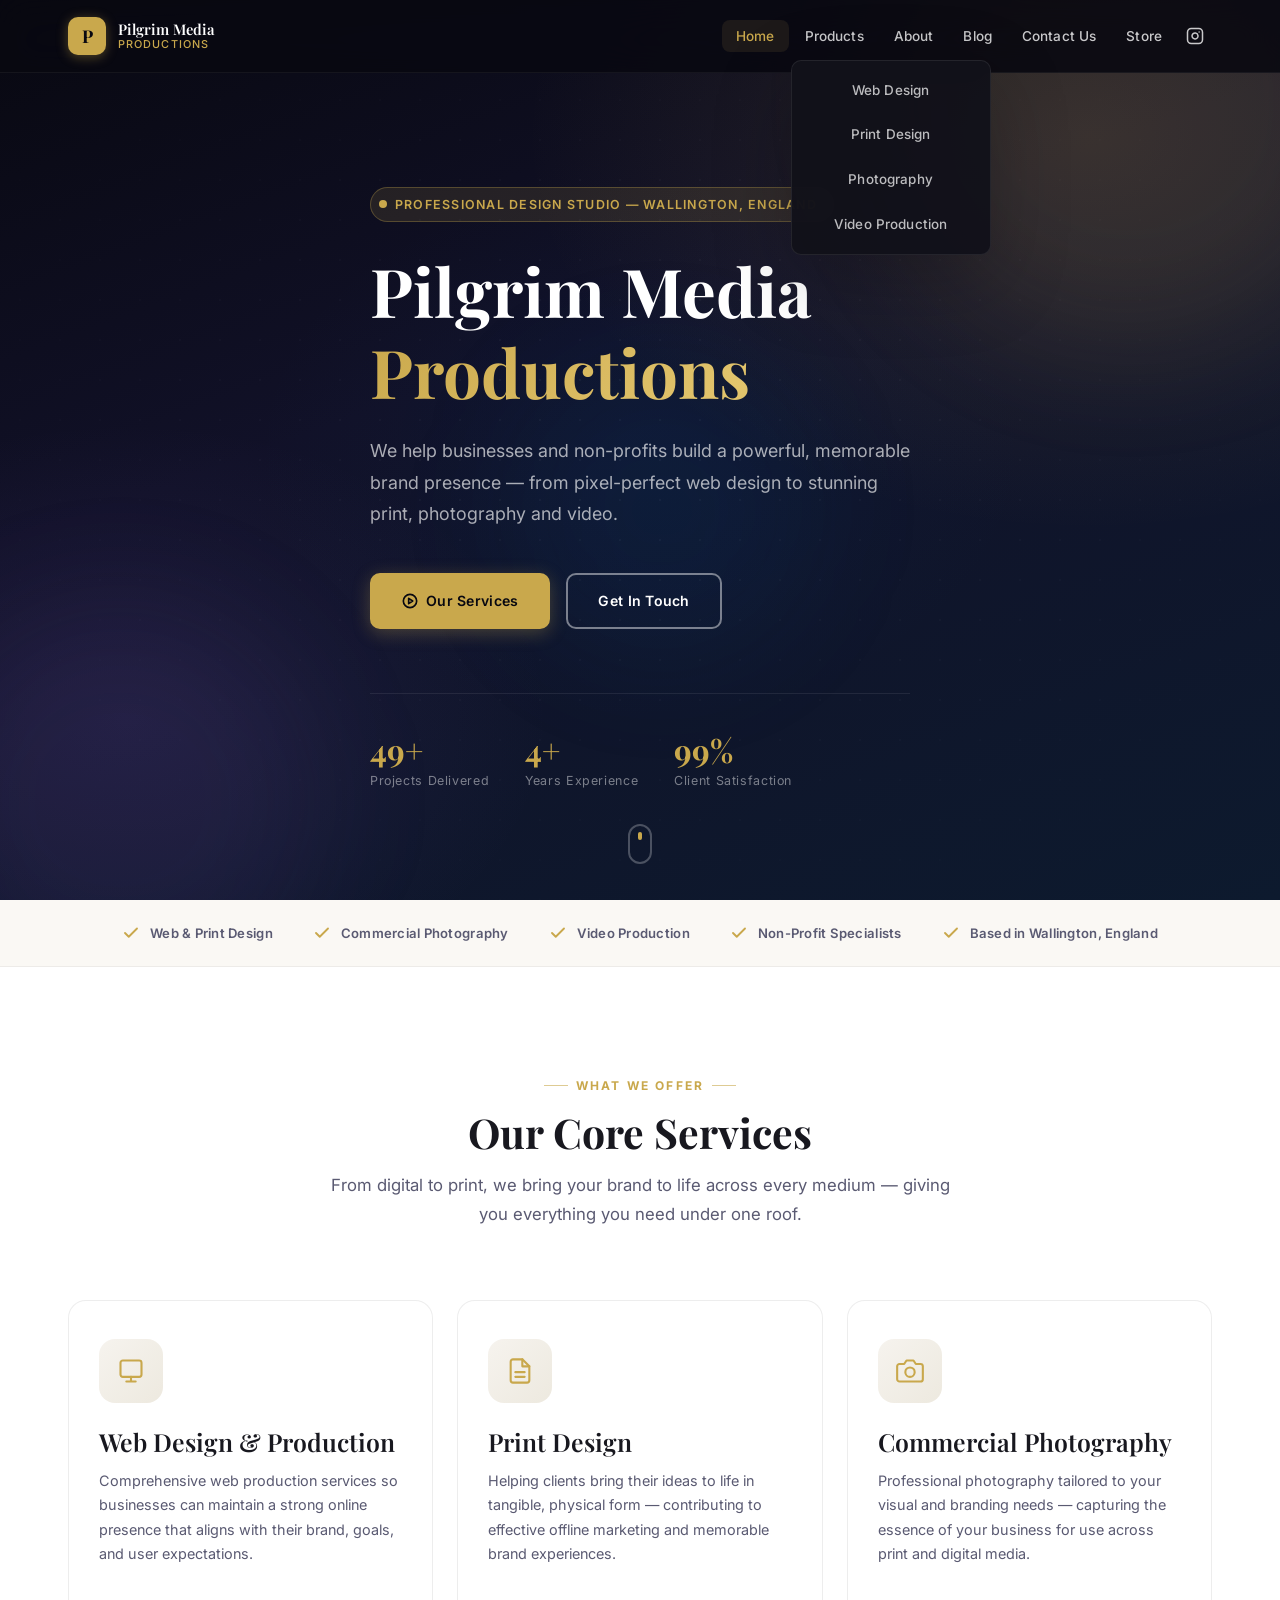
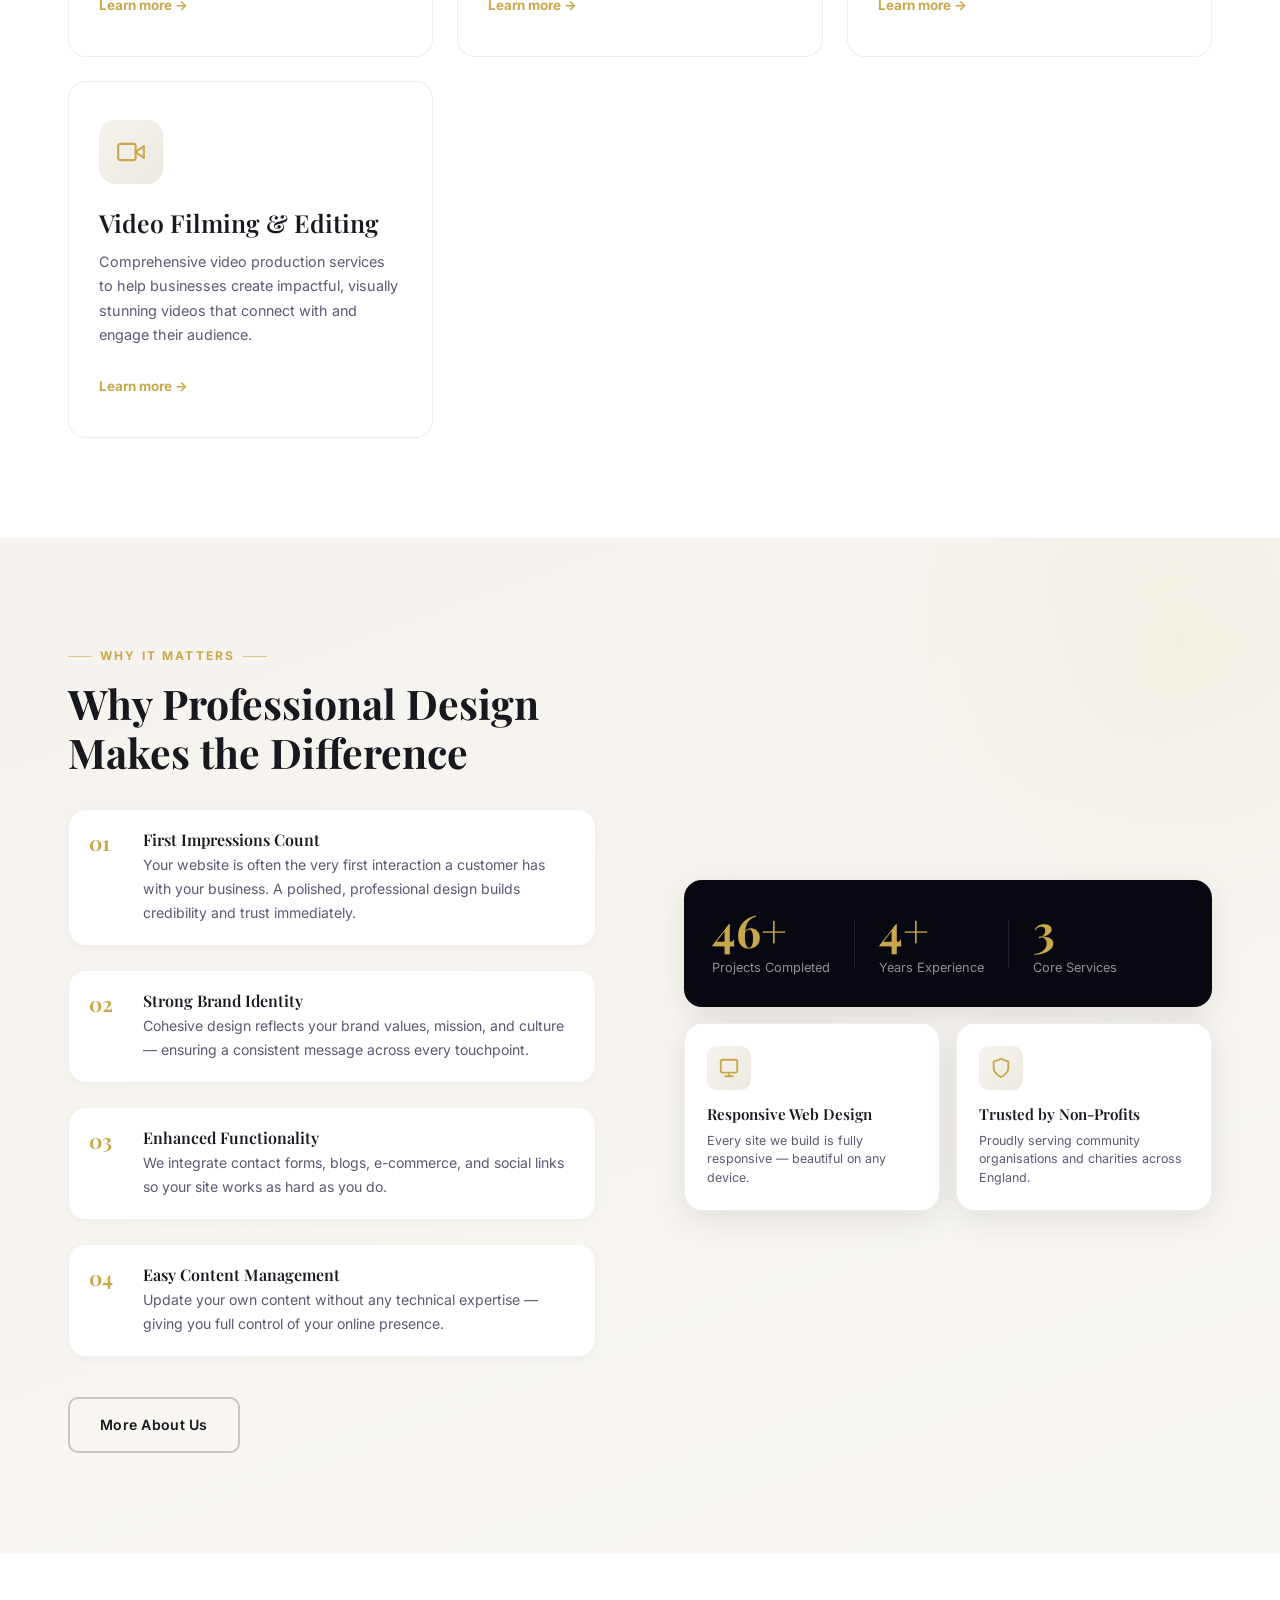
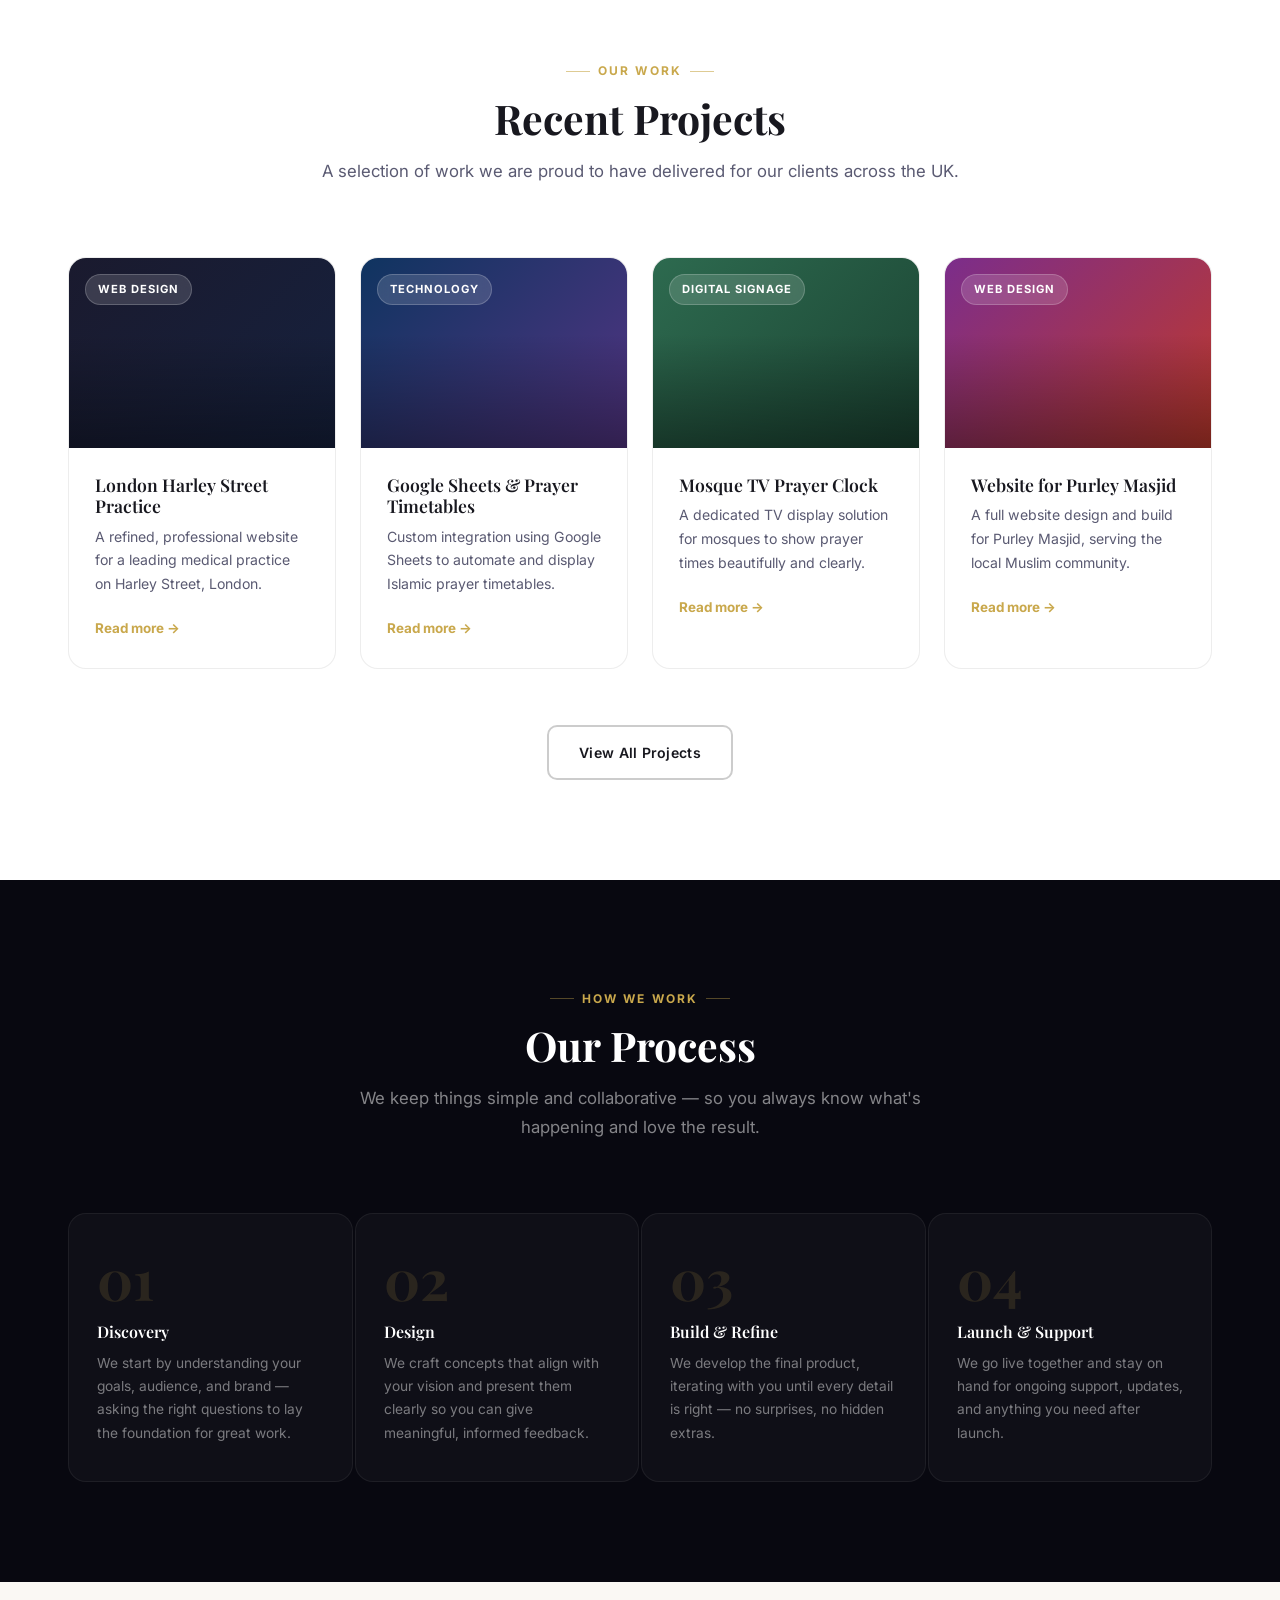
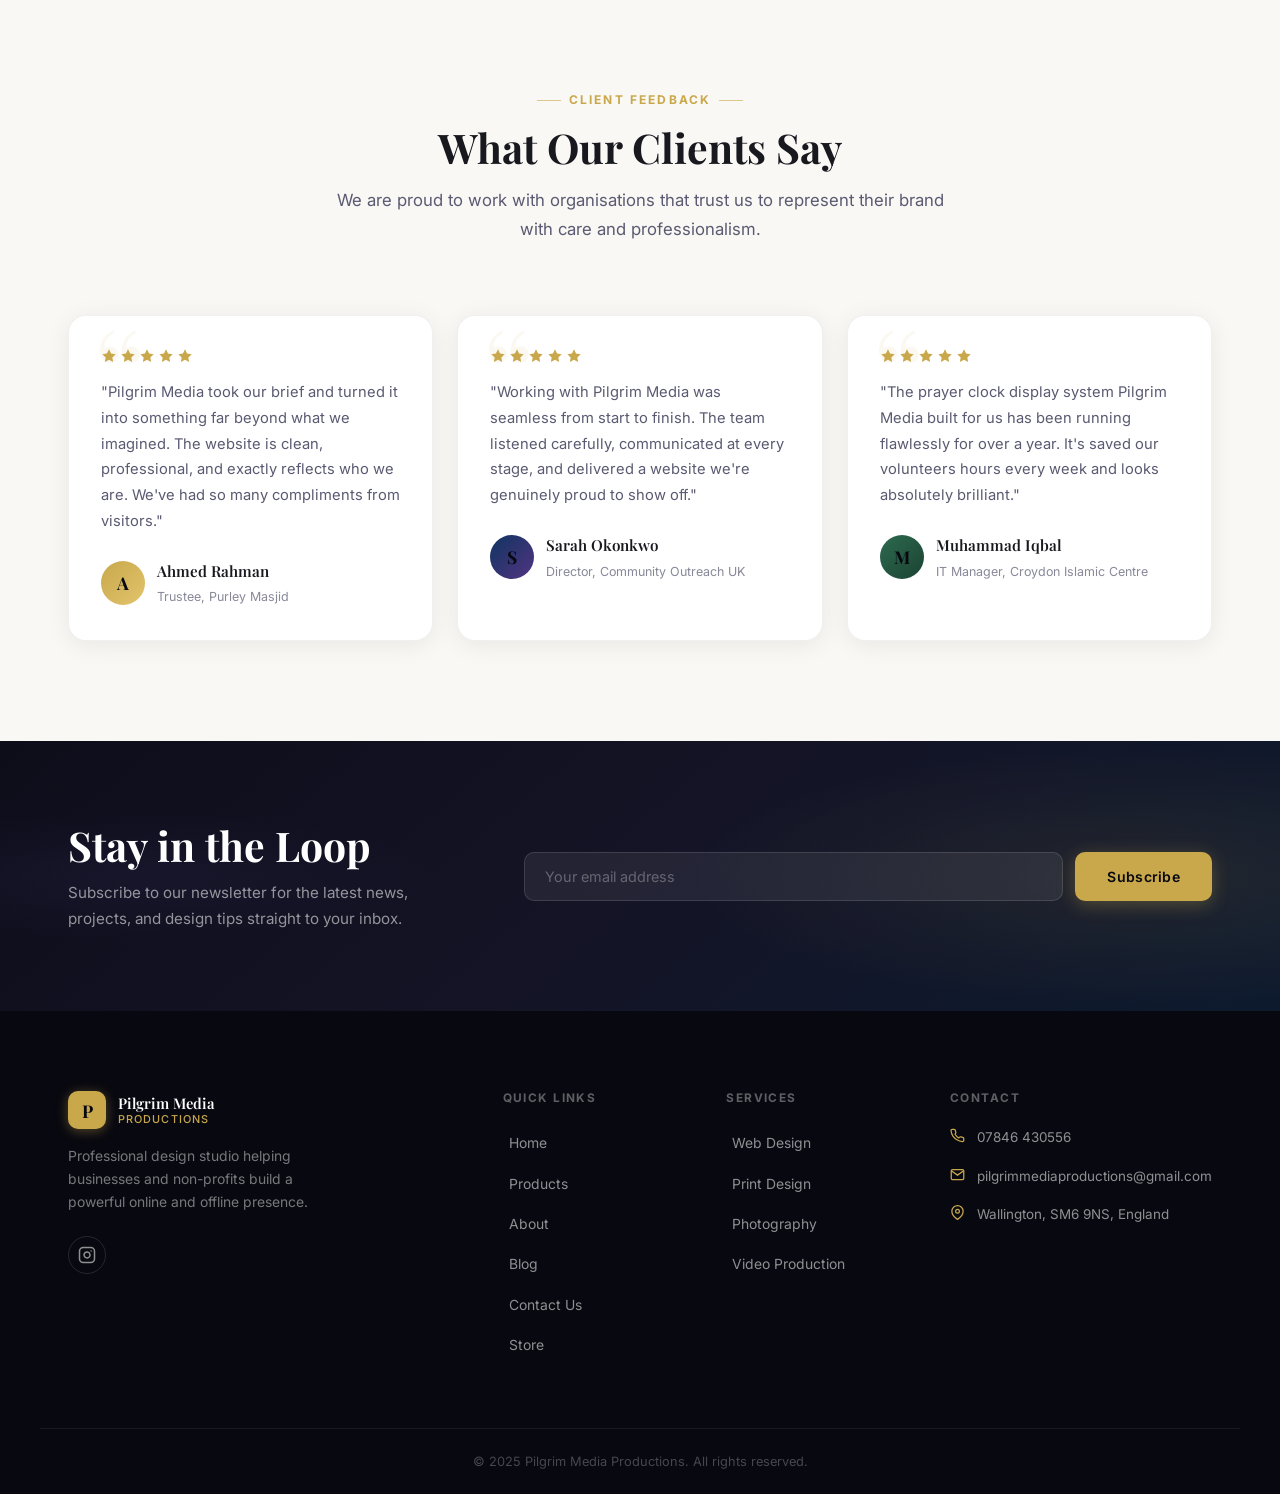
==== commit 64766eaf: "Modernise website with new design system, animations, and sections - Completely rewrote CSS with ani" ====
--- a/index.html
+++ b/index.html
@@ -3,20 +3,32 @@
 <head>
   <meta charset="UTF-8" />
   <meta name="viewport" content="width=device-width, initial-scale=1.0" />
-  <title>Pilgrim Media Productions</title>
+  <meta name="description" content="Pilgrim Media Productions — Professional design studio in Wallington, England. Web design, print design, commercial photography and video production for businesses and non-profits." />
+  <title>Pilgrim Media Productions — Professional Design Studio</title>
   <link rel="stylesheet" href="css/styles.css" />
   <link rel="preconnect" href="https://fonts.googleapis.com" />
   <link rel="preconnect" href="https://fonts.gstatic.com" crossorigin />
-  <link href="https://fonts.googleapis.com/css2?family=Playfair+Display:wght@400;600;700&family=Inter:wght@300;400;500;600&display=swap" rel="stylesheet" />
+  <link href="https://fonts.googleapis.com/css2?family=Playfair+Display:wght@400;600;700&family=Inter:wght@300;400;500;600;700&display=swap" rel="stylesheet" />
 </head>
 <body>
+
+  <!-- Reading Progress -->
+  <div class="reading-progress" role="progressbar" aria-hidden="true"></div>
+
+  <!-- Back to Top -->
+  <button class="back-to-top" aria-label="Back to top">
+    <svg xmlns="http://www.w3.org/2000/svg" width="20" height="20" viewBox="0 0 24 24" fill="none" stroke="currentColor" stroke-width="2.5" stroke-linecap="round" stroke-linejoin="round"><polyline points="18 15 12 9 6 15"/></svg>
+  </button>
 
   <!-- HEADER / NAV -->
   <header class="site-header">
     <div class="container header-inner">
       <a href="index.html" class="logo">
-        <span class="logo-icon">&#9673;</span>
-        <span class="logo-text">Pilgrim Media<br /><small>Productions</small></span>
+        <div class="logo-mark">P</div>
+        <div class="logo-text">
+          Pilgrim Media
+          <small>Productions</small>
+        </div>
       </a>
       <nav class="main-nav" id="main-nav">
         <ul>
@@ -26,6 +38,8 @@
             <ul class="dropdown">
               <li><a href="products.html#web-design">Web Design</a></li>
               <li><a href="products.html#print-design">Print Design</a></li>
+              <li><a href="products.html#photography">Photography</a></li>
+              <li><a href="products.html#video">Video Production</a></li>
             </ul>
           </li>
           <li><a href="about.html">About</a></li>
@@ -33,34 +47,84 @@
           <li><a href="contact.html">Contact Us</a></li>
           <li><a href="store.html">Store</a></li>
           <li>
-            <a href="https://www.instagram.com/pilgrimmediaproductions" target="_blank" rel="noopener" class="nav-social">
+            <a href="https://www.instagram.com/pilgrimmediaproductions" target="_blank" rel="noopener" class="nav-social" aria-label="Instagram">
               <svg xmlns="http://www.w3.org/2000/svg" width="18" height="18" viewBox="0 0 24 24" fill="none" stroke="currentColor" stroke-width="2" stroke-linecap="round" stroke-linejoin="round"><rect x="2" y="2" width="20" height="20" rx="5" ry="5"/><path d="M16 11.37A4 4 0 1 1 12.63 8 4 4 0 0 1 16 11.37z"/><line x1="17.5" y1="6.5" x2="17.51" y2="6.5"/></svg>
             </a>
           </li>
         </ul>
       </nav>
-      <button class="hamburger" id="hamburger" aria-label="Toggle menu">
+      <button class="hamburger" id="hamburger" aria-label="Toggle menu" aria-expanded="false">
         <span></span><span></span><span></span>
       </button>
     </div>
   </header>
 
   <!-- HERO -->
-  <section class="hero">
-    <div class="hero-overlay"></div>
+  <section class="hero" id="home">
+    <div class="hero-bg"></div>
+    <div class="hero-grid"></div>
+    <div class="hero-orb hero-orb-1"></div>
+    <div class="hero-orb hero-orb-2"></div>
+    <div class="hero-orb hero-orb-3"></div>
     <div class="container hero-content">
-      <p class="hero-eyebrow">Welcome to</p>
-      <h1>Pilgrim Media<br />Productions</h1>
-      <p class="hero-sub">Professional web design, print, photography &amp; video services<br />that help your brand make a lasting impression.</p>
+      <div class="hero-badge">
+        <span class="hero-badge-dot"></span>
+        <span>Professional Design Studio &mdash; Wallington, England</span>
+      </div>
+      <h1>Pilgrim Media<br /><span class="highlight">Productions</span></h1>
+      <p class="hero-sub">We help businesses and non-profits build a powerful, memorable brand presence — from pixel-perfect web design to stunning print, photography and video.</p>
       <div class="hero-actions">
-        <a href="products.html" class="btn btn-primary">Our Services</a>
+        <a href="products.html" class="btn btn-primary">
+          <svg xmlns="http://www.w3.org/2000/svg" width="16" height="16" viewBox="0 0 24 24" fill="none" stroke="currentColor" stroke-width="2.5" stroke-linecap="round" stroke-linejoin="round"><circle cx="12" cy="12" r="10"/><polygon points="10 8 16 12 10 16 10 8"/></svg>
+          Our Services
+        </a>
         <a href="contact.html" class="btn btn-outline">Get In Touch</a>
       </div>
-    </div>
-    <div class="hero-scroll-indicator">
+      <div class="hero-stats">
+        <div>
+          <span class="hero-stat-num" data-count="50" data-suffix="+">50+</span>
+          <span class="hero-stat-label">Projects Delivered</span>
+        </div>
+        <div>
+          <span class="hero-stat-num" data-count="5" data-suffix="+">5+</span>
+          <span class="hero-stat-label">Years Experience</span>
+        </div>
+        <div>
+          <span class="hero-stat-num" data-count="100" data-suffix="%">100%</span>
+          <span class="hero-stat-label">Client Satisfaction</span>
+        </div>
+      </div>
+    </div>
+    <div class="hero-scroll-indicator" aria-hidden="true">
       <span></span>
     </div>
   </section>
+
+  <!-- TRUST BAR -->
+  <div class="trust-bar">
+    <div class="container trust-bar-inner">
+      <div class="trust-item">
+        <svg xmlns="http://www.w3.org/2000/svg" width="18" height="18" viewBox="0 0 24 24" fill="none" stroke="currentColor" stroke-width="2.5" stroke-linecap="round" stroke-linejoin="round"><polyline points="20 6 9 17 4 12"/></svg>
+        Web &amp; Print Design
+      </div>
+      <div class="trust-item">
+        <svg xmlns="http://www.w3.org/2000/svg" width="18" height="18" viewBox="0 0 24 24" fill="none" stroke="currentColor" stroke-width="2.5" stroke-linecap="round" stroke-linejoin="round"><polyline points="20 6 9 17 4 12"/></svg>
+        Commercial Photography
+      </div>
+      <div class="trust-item">
+        <svg xmlns="http://www.w3.org/2000/svg" width="18" height="18" viewBox="0 0 24 24" fill="none" stroke="currentColor" stroke-width="2.5" stroke-linecap="round" stroke-linejoin="round"><polyline points="20 6 9 17 4 12"/></svg>
+        Video Production
+      </div>
+      <div class="trust-item">
+        <svg xmlns="http://www.w3.org/2000/svg" width="18" height="18" viewBox="0 0 24 24" fill="none" stroke="currentColor" stroke-width="2.5" stroke-linecap="round" stroke-linejoin="round"><polyline points="20 6 9 17 4 12"/></svg>
+        Non-Profit Specialists
+      </div>
+      <div class="trust-item">
+        <svg xmlns="http://www.w3.org/2000/svg" width="18" height="18" viewBox="0 0 24 24" fill="none" stroke="currentColor" stroke-width="2.5" stroke-linecap="round" stroke-linejoin="round"><polyline points="20 6 9 17 4 12"/></svg>
+        Based in Wallington, England
+      </div>
+    </div>
+  </div>
 
   <!-- SERVICES OVERVIEW -->
   <section class="section services-overview" id="services">
@@ -68,12 +132,12 @@
       <div class="section-header">
         <p class="section-eyebrow">What We Offer</p>
         <h2>Our Core Services</h2>
-        <p class="section-desc">From digital to print, we bring your brand to life across every medium.</p>
+        <p class="section-desc">From digital to print, we bring your brand to life across every medium — giving you everything you need under one roof.</p>
       </div>
       <div class="services-grid">
         <div class="service-card">
           <div class="service-icon">
-            <svg xmlns="http://www.w3.org/2000/svg" width="36" height="36" viewBox="0 0 24 24" fill="none" stroke="currentColor" stroke-width="1.5" stroke-linecap="round" stroke-linejoin="round"><rect x="3" y="3" width="18" height="14" rx="2"/><path d="M8 21h8M12 17v4"/></svg>
+            <svg xmlns="http://www.w3.org/2000/svg" width="28" height="28" viewBox="0 0 24 24" fill="none" stroke="currentColor" stroke-width="1.8" stroke-linecap="round" stroke-linejoin="round"><rect x="3" y="3" width="18" height="14" rx="2"/><path d="M8 21h8M12 17v4"/></svg>
           </div>
           <h3>Web Design &amp; Production</h3>
           <p>Comprehensive web production services so businesses can maintain a strong online presence that aligns with their brand, goals, and user expectations.</p>
@@ -81,7 +145,7 @@
         </div>
         <div class="service-card">
           <div class="service-icon">
-            <svg xmlns="http://www.w3.org/2000/svg" width="36" height="36" viewBox="0 0 24 24" fill="none" stroke="currentColor" stroke-width="1.5" stroke-linecap="round" stroke-linejoin="round"><path d="M14 2H6a2 2 0 0 0-2 2v16a2 2 0 0 0 2 2h12a2 2 0 0 0 2-2V8z"/><polyline points="14 2 14 8 20 8"/><line x1="16" y1="13" x2="8" y2="13"/><line x1="16" y1="17" x2="8" y2="17"/><polyline points="10 9 9 9 8 9"/></svg>
+            <svg xmlns="http://www.w3.org/2000/svg" width="28" height="28" viewBox="0 0 24 24" fill="none" stroke="currentColor" stroke-width="1.8" stroke-linecap="round" stroke-linejoin="round"><path d="M14 2H6a2 2 0 0 0-2 2v16a2 2 0 0 0 2 2h12a2 2 0 0 0 2-2V8z"/><polyline points="14 2 14 8 20 8"/><line x1="16" y1="13" x2="8" y2="13"/><line x1="16" y1="17" x2="8" y2="17"/></svg>
           </div>
           <h3>Print Design</h3>
           <p>Helping clients bring their ideas to life in tangible, physical form — contributing to effective offline marketing and memorable brand experiences.</p>
@@ -89,19 +153,19 @@
         </div>
         <div class="service-card">
           <div class="service-icon">
-            <svg xmlns="http://www.w3.org/2000/svg" width="36" height="36" viewBox="0 0 24 24" fill="none" stroke="currentColor" stroke-width="1.5" stroke-linecap="round" stroke-linejoin="round"><circle cx="12" cy="12" r="9"/><path d="M14.31 8l5.74 9.94M9.69 8h11.48M7.38 12l5.74-9.94M9.69 16L3.95 6.06M14.31 16H2.83M16.62 12L10.88 21.94"/></svg>
+            <svg xmlns="http://www.w3.org/2000/svg" width="28" height="28" viewBox="0 0 24 24" fill="none" stroke="currentColor" stroke-width="1.8" stroke-linecap="round" stroke-linejoin="round"><path d="M23 19a2 2 0 0 1-2 2H3a2 2 0 0 1-2-2V8a2 2 0 0 1 2-2h4l2-3h6l2 3h4a2 2 0 0 1 2 2z"/><circle cx="12" cy="13" r="4"/></svg>
           </div>
           <h3>Commercial Photography</h3>
           <p>Professional photography tailored to your visual and branding needs — capturing the essence of your business for use across print and digital media.</p>
-          <a href="contact.html" class="card-link">Learn more &rarr;</a>
+          <a href="products.html#photography" class="card-link">Learn more &rarr;</a>
         </div>
         <div class="service-card">
           <div class="service-icon">
-            <svg xmlns="http://www.w3.org/2000/svg" width="36" height="36" viewBox="0 0 24 24" fill="none" stroke="currentColor" stroke-width="1.5" stroke-linecap="round" stroke-linejoin="round"><polygon points="23 7 16 12 23 17 23 7"/><rect x="1" y="5" width="15" height="14" rx="2" ry="2"/></svg>
+            <svg xmlns="http://www.w3.org/2000/svg" width="28" height="28" viewBox="0 0 24 24" fill="none" stroke="currentColor" stroke-width="1.8" stroke-linecap="round" stroke-linejoin="round"><polygon points="23 7 16 12 23 17 23 7"/><rect x="1" y="5" width="15" height="14" rx="2" ry="2"/></svg>
           </div>
           <h3>Video Filming &amp; Editing</h3>
-          <p>Comprehensive video production services to help businesses create impactful and visually stunning videos that connect with their audience.</p>
-          <a href="contact.html" class="card-link">Learn more &rarr;</a>
+          <p>Comprehensive video production services to help businesses create impactful, visually stunning videos that connect with and engage their audience.</p>
+          <a href="products.html#video" class="card-link">Learn more &rarr;</a>
         </div>
       </div>
     </div>
@@ -143,25 +207,38 @@
             </div>
           </div>
         </div>
-        <a href="about.html" class="btn btn-primary">More About Us</a>
+        <a href="about.html" class="btn btn-outline-dark">More About Us</a>
       </div>
       <div class="why-visual">
-        <div class="why-card-stack">
-          <div class="visual-card vc1">
-            <div class="vc-dot"></div>
-            <div class="vc-bar" style="width:80%"></div>
-            <div class="vc-bar" style="width:60%"></div>
-          </div>
-          <div class="visual-card vc2">
-            <div class="vc-dot"></div>
-            <div class="vc-bar" style="width:90%"></div>
-            <div class="vc-bar" style="width:50%"></div>
-          </div>
-          <div class="visual-card vc3">
-            <div class="vc-img-placeholder">
-              <svg xmlns="http://www.w3.org/2000/svg" width="40" height="40" viewBox="0 0 24 24" fill="none" stroke="currentColor" stroke-width="1.5"><rect x="3" y="3" width="18" height="14" rx="2"/><path d="M8 21h8M12 17v4"/></svg>
-            </div>
-          </div>
+        <div class="why-visual-card wvc-dark">
+          <div>
+            <div class="wvc-stat-num" data-count="50" data-suffix="+">50+</div>
+            <div class="wvc-stat-label">Projects Completed</div>
+          </div>
+          <div class="wvc-divider"></div>
+          <div>
+            <div class="wvc-stat-num" data-count="5" data-suffix="+">5+</div>
+            <div class="wvc-stat-label">Years Experience</div>
+          </div>
+          <div class="wvc-divider"></div>
+          <div>
+            <div class="wvc-stat-num" data-count="4">4</div>
+            <div class="wvc-stat-label">Core Services</div>
+          </div>
+        </div>
+        <div class="why-visual-card wvc-light">
+          <div class="wvc-icon">
+            <svg xmlns="http://www.w3.org/2000/svg" width="22" height="22" viewBox="0 0 24 24" fill="none" stroke="currentColor" stroke-width="2" stroke-linecap="round" stroke-linejoin="round"><rect x="3" y="3" width="18" height="14" rx="2"/><path d="M8 21h8M12 17v4"/></svg>
+          </div>
+          <div class="wvc-title">Responsive Web Design</div>
+          <div class="wvc-desc">Every site we build is fully responsive — beautiful on any device.</div>
+        </div>
+        <div class="why-visual-card wvc-light">
+          <div class="wvc-icon">
+            <svg xmlns="http://www.w3.org/2000/svg" width="22" height="22" viewBox="0 0 24 24" fill="none" stroke="currentColor" stroke-width="2" stroke-linecap="round" stroke-linejoin="round"><path d="M12 22s8-4 8-10V5l-8-3-8 3v7c0 6 8 10 8 10z"/></svg>
+          </div>
+          <div class="wvc-title">Trusted by Non-Profits</div>
+          <div class="wvc-desc">Proudly serving community organisations and charities across England.</div>
         </div>
       </div>
     </div>
@@ -173,7 +250,7 @@
       <div class="section-header">
         <p class="section-eyebrow">Our Work</p>
         <h2>Recent Projects</h2>
-        <p class="section-desc">A selection of work we are proud to have delivered for our clients.</p>
+        <p class="section-desc">A selection of work we are proud to have delivered for our clients across the UK.</p>
       </div>
       <div class="projects-grid">
         <article class="project-card">
@@ -218,7 +295,104 @@
         </article>
       </div>
       <div class="section-cta">
-        <a href="blog.html" class="btn btn-outline">View All Projects</a>
+        <a href="blog.html" class="btn btn-outline-dark">View All Projects</a>
+      </div>
+    </div>
+  </section>
+
+  <!-- PROCESS -->
+  <section class="section process" id="process">
+    <div class="container">
+      <div class="section-header">
+        <p class="section-eyebrow">How We Work</p>
+        <h2>Our Process</h2>
+        <p class="section-desc">We keep things simple and collaborative — so you always know what's happening and love the result.</p>
+      </div>
+      <div class="process-steps">
+        <div class="process-step">
+          <div class="process-step-num">01</div>
+          <h4>Discovery</h4>
+          <p>We start by understanding your goals, audience, and brand — asking the right questions to lay the foundation for great work.</p>
+        </div>
+        <div class="process-step">
+          <div class="process-step-num">02</div>
+          <h4>Design</h4>
+          <p>We craft concepts that align with your vision and present them clearly so you can give meaningful, informed feedback.</p>
+        </div>
+        <div class="process-step">
+          <div class="process-step-num">03</div>
+          <h4>Build &amp; Refine</h4>
+          <p>We develop the final product, iterating with you until every detail is right — no surprises, no hidden extras.</p>
+        </div>
+        <div class="process-step">
+          <div class="process-step-num">04</div>
+          <h4>Launch &amp; Support</h4>
+          <p>We go live together and stay on hand for ongoing support, updates, and anything you need after launch.</p>
+        </div>
+      </div>
+    </div>
+  </section>
+
+  <!-- TESTIMONIALS -->
+  <section class="section testimonials" id="testimonials">
+    <div class="container">
+      <div class="section-header">
+        <p class="section-eyebrow">Client Feedback</p>
+        <h2>What Our Clients Say</h2>
+        <p class="section-desc">We are proud to work with organisations that trust us to represent their brand with care and professionalism.</p>
+      </div>
+      <div class="testimonials-grid">
+        <div class="testimonial-card">
+          <div class="testimonial-stars">
+            <svg width="16" height="16" viewBox="0 0 24 24" fill="currentColor"><polygon points="12 2 15.09 8.26 22 9.27 17 14.14 18.18 21.02 12 17.77 5.82 21.02 7 14.14 2 9.27 8.91 8.26 12 2"/></svg>
+            <svg width="16" height="16" viewBox="0 0 24 24" fill="currentColor"><polygon points="12 2 15.09 8.26 22 9.27 17 14.14 18.18 21.02 12 17.77 5.82 21.02 7 14.14 2 9.27 8.91 8.26 12 2"/></svg>
+            <svg width="16" height="16" viewBox="0 0 24 24" fill="currentColor"><polygon points="12 2 15.09 8.26 22 9.27 17 14.14 18.18 21.02 12 17.77 5.82 21.02 7 14.14 2 9.27 8.91 8.26 12 2"/></svg>
+            <svg width="16" height="16" viewBox="0 0 24 24" fill="currentColor"><polygon points="12 2 15.09 8.26 22 9.27 17 14.14 18.18 21.02 12 17.77 5.82 21.02 7 14.14 2 9.27 8.91 8.26 12 2"/></svg>
+            <svg width="16" height="16" viewBox="0 0 24 24" fill="currentColor"><polygon points="12 2 15.09 8.26 22 9.27 17 14.14 18.18 21.02 12 17.77 5.82 21.02 7 14.14 2 9.27 8.91 8.26 12 2"/></svg>
+          </div>
+          <p class="testimonial-text">"Pilgrim Media took our brief and turned it into something far beyond what we imagined. The website is clean, professional, and exactly reflects who we are. We've had so many compliments from visitors."</p>
+          <div class="testimonial-author">
+            <div class="testimonial-avatar" style="background: linear-gradient(135deg, #c9a84c, #e2c46c);">A</div>
+            <div>
+              <div class="testimonial-author-name">Ahmed Rahman</div>
+              <div class="testimonial-author-role">Trustee, Purley Masjid</div>
+            </div>
+          </div>
+        </div>
+        <div class="testimonial-card">
+          <div class="testimonial-stars">
+            <svg width="16" height="16" viewBox="0 0 24 24" fill="currentColor"><polygon points="12 2 15.09 8.26 22 9.27 17 14.14 18.18 21.02 12 17.77 5.82 21.02 7 14.14 2 9.27 8.91 8.26 12 2"/></svg>
+            <svg width="16" height="16" viewBox="0 0 24 24" fill="currentColor"><polygon points="12 2 15.09 8.26 22 9.27 17 14.14 18.18 21.02 12 17.77 5.82 21.02 7 14.14 2 9.27 8.91 8.26 12 2"/></svg>
+            <svg width="16" height="16" viewBox="0 0 24 24" fill="currentColor"><polygon points="12 2 15.09 8.26 22 9.27 17 14.14 18.18 21.02 12 17.77 5.82 21.02 7 14.14 2 9.27 8.91 8.26 12 2"/></svg>
+            <svg width="16" height="16" viewBox="0 0 24 24" fill="currentColor"><polygon points="12 2 15.09 8.26 22 9.27 17 14.14 18.18 21.02 12 17.77 5.82 21.02 7 14.14 2 9.27 8.91 8.26 12 2"/></svg>
+            <svg width="16" height="16" viewBox="0 0 24 24" fill="currentColor"><polygon points="12 2 15.09 8.26 22 9.27 17 14.14 18.18 21.02 12 17.77 5.82 21.02 7 14.14 2 9.27 8.91 8.26 12 2"/></svg>
+          </div>
+          <p class="testimonial-text">"Working with Pilgrim Media was seamless from start to finish. The team listened carefully, communicated at every stage, and delivered a website we're genuinely proud to show off."</p>
+          <div class="testimonial-author">
+            <div class="testimonial-avatar" style="background: linear-gradient(135deg, #0f3460, #533483);">S</div>
+            <div>
+              <div class="testimonial-author-name">Sarah Okonkwo</div>
+              <div class="testimonial-author-role">Director, Community Outreach UK</div>
+            </div>
+          </div>
+        </div>
+        <div class="testimonial-card">
+          <div class="testimonial-stars">
+            <svg width="16" height="16" viewBox="0 0 24 24" fill="currentColor"><polygon points="12 2 15.09 8.26 22 9.27 17 14.14 18.18 21.02 12 17.77 5.82 21.02 7 14.14 2 9.27 8.91 8.26 12 2"/></svg>
+            <svg width="16" height="16" viewBox="0 0 24 24" fill="currentColor"><polygon points="12 2 15.09 8.26 22 9.27 17 14.14 18.18 21.02 12 17.77 5.82 21.02 7 14.14 2 9.27 8.91 8.26 12 2"/></svg>
+            <svg width="16" height="16" viewBox="0 0 24 24" fill="currentColor"><polygon points="12 2 15.09 8.26 22 9.27 17 14.14 18.18 21.02 12 17.77 5.82 21.02 7 14.14 2 9.27 8.91 8.26 12 2"/></svg>
+            <svg width="16" height="16" viewBox="0 0 24 24" fill="currentColor"><polygon points="12 2 15.09 8.26 22 9.27 17 14.14 18.18 21.02 12 17.77 5.82 21.02 7 14.14 2 9.27 8.91 8.26 12 2"/></svg>
+            <svg width="16" height="16" viewBox="0 0 24 24" fill="currentColor"><polygon points="12 2 15.09 8.26 22 9.27 17 14.14 18.18 21.02 12 17.77 5.82 21.02 7 14.14 2 9.27 8.91 8.26 12 2"/></svg>
+          </div>
+          <p class="testimonial-text">"The prayer clock display system Pilgrim Media built for us has been running flawlessly for over a year. It's saved our volunteers hours every week and looks absolutely brilliant."</p>
+          <div class="testimonial-author">
+            <div class="testimonial-avatar" style="background: linear-gradient(135deg, #2d6a4f, #1b4332);">M</div>
+            <div>
+              <div class="testimonial-author-name">Muhammad Iqbal</div>
+              <div class="testimonial-author-role">IT Manager, Croydon Islamic Centre</div>
+            </div>
+          </div>
+        </div>
       </div>
     </div>
   </section>
@@ -231,7 +405,7 @@
         <p>Subscribe to our newsletter for the latest news, projects, and design tips straight to your inbox.</p>
       </div>
       <form class="newsletter-form" onsubmit="handleNewsletterSubmit(event)">
-        <input type="email" placeholder="Your email address" required />
+        <input type="email" placeholder="Your email address" required autocomplete="email" />
         <button type="submit" class="btn btn-primary">Subscribe</button>
       </form>
     </div>
@@ -242,13 +416,16 @@
     <div class="container footer-inner">
       <div class="footer-brand">
         <a href="index.html" class="logo logo-light">
-          <span class="logo-icon">&#9673;</span>
-          <span class="logo-text">Pilgrim Media<br /><small>Productions</small></span>
+          <div class="logo-mark">P</div>
+          <div class="logo-text">
+            Pilgrim Media
+            <small>Productions</small>
+          </div>
         </a>
         <p>Professional design studio helping businesses and non-profits build a powerful online and offline presence.</p>
         <div class="social-links">
           <a href="https://www.instagram.com/pilgrimmediaproductions" target="_blank" rel="noopener" aria-label="Instagram">
-            <svg xmlns="http://www.w3.org/2000/svg" width="20" height="20" viewBox="0 0 24 24" fill="none" stroke="currentColor" stroke-width="2" stroke-linecap="round" stroke-linejoin="round"><rect x="2" y="2" width="20" height="20" rx="5" ry="5"/><path d="M16 11.37A4 4 0 1 1 12.63 8 4 4 0 0 1 16 11.37z"/><line x1="17.5" y1="6.5" x2="17.51" y2="6.5"/></svg>
+            <svg xmlns="http://www.w3.org/2000/svg" width="18" height="18" viewBox="0 0 24 24" fill="none" stroke="currentColor" stroke-width="2" stroke-linecap="round" stroke-linejoin="round"><rect x="2" y="2" width="20" height="20" rx="5" ry="5"/><path d="M16 11.37A4 4 0 1 1 12.63 8 4 4 0 0 1 16 11.37z"/><line x1="17.5" y1="6.5" x2="17.51" y2="6.5"/></svg>
           </a>
         </div>
       </div>
@@ -268,31 +445,31 @@
         <ul>
           <li><a href="products.html#web-design">Web Design</a></li>
           <li><a href="products.html#print-design">Print Design</a></li>
-          <li><a href="contact.html">Photography</a></li>
-          <li><a href="contact.html">Video Production</a></li>
+          <li><a href="products.html#photography">Photography</a></li>
+          <li><a href="products.html#video">Video Production</a></li>
         </ul>
       </div>
       <div class="footer-contact">
         <h4>Contact</h4>
         <ul class="contact-list">
           <li>
-            <svg xmlns="http://www.w3.org/2000/svg" width="16" height="16" viewBox="0 0 24 24" fill="none" stroke="currentColor" stroke-width="2"><path d="M22 16.92v3a2 2 0 0 1-2.18 2 19.79 19.79 0 0 1-8.63-3.07A19.5 19.5 0 0 1 4.69 13a19.79 19.79 0 0 1-3.07-8.67A2 2 0 0 1 3.6 2.18h3a2 2 0 0 1 2 1.72 12.84 12.84 0 0 0 .7 2.81 2 2 0 0 1-.45 2.11L8.09 9.91a16 16 0 0 0 6 6l1.27-1.27a2 2 0 0 1 2.11-.45 12.84 12.84 0 0 0 2.81.7A2 2 0 0 1 22 16.92z"/></svg>
+            <svg xmlns="http://www.w3.org/2000/svg" width="15" height="15" viewBox="0 0 24 24" fill="none" stroke="currentColor" stroke-width="2"><path d="M22 16.92v3a2 2 0 0 1-2.18 2 19.79 19.79 0 0 1-8.63-3.07A19.5 19.5 0 0 1 4.69 13a19.79 19.79 0 0 1-3.07-8.67A2 2 0 0 1 3.6 2.18h3a2 2 0 0 1 2 1.72 12.84 12.84 0 0 0 .7 2.81 2 2 0 0 1-.45 2.11L8.09 9.91a16 16 0 0 0 6 6l1.27-1.27a2 2 0 0 1 2.11-.45 12.84 12.84 0 0 0 2.81.7A2 2 0 0 1 22 16.92z"/></svg>
             <a href="tel:07846430556">07846 430556</a>
           </li>
           <li>
-            <svg xmlns="http://www.w3.org/2000/svg" width="16" height="16" viewBox="0 0 24 24" fill="none" stroke="currentColor" stroke-width="2"><path d="M4 4h16c1.1 0 2 .9 2 2v12c0 1.1-.9 2-2 2H4c-1.1 0-2-.9-2-2V6c0-1.1.9-2 2-2z"/><polyline points="22,6 12,13 2,6"/></svg>
-            <a href="mailto:info@pilgrimmediaproductions.com">info@pilgrimmediaproductions.com</a>
+            <svg xmlns="http://www.w3.org/2000/svg" width="15" height="15" viewBox="0 0 24 24" fill="none" stroke="currentColor" stroke-width="2"><path d="M4 4h16c1.1 0 2 .9 2 2v12c0 1.1-.9 2-2 2H4c-1.1 0-2-.9-2-2V6c0-1.1.9-2 2-2z"/><polyline points="22,6 12,13 2,6"/></svg>
+            <a href="mailto:pilgrimmediaproductions@gmail.com">pilgrimmediaproductions@gmail.com</a>
           </li>
           <li>
-            <svg xmlns="http://www.w3.org/2000/svg" width="16" height="16" viewBox="0 0 24 24" fill="none" stroke="currentColor" stroke-width="2"><path d="M21 10c0 7-9 13-9 13s-9-6-9-13a9 9 0 0 1 18 0z"/><circle cx="12" cy="10" r="3"/></svg>
-            <span>2 Southview Gardens, Wallington, SM6 9NS, England</span>
+            <svg xmlns="http://www.w3.org/2000/svg" width="15" height="15" viewBox="0 0 24 24" fill="none" stroke="currentColor" stroke-width="2"><path d="M21 10c0 7-9 13-9 13s-9-6-9-13a9 9 0 0 1 18 0z"/><circle cx="12" cy="10" r="3"/></svg>
+            <span>Wallington, SM6 9NS, England</span>
           </li>
         </ul>
       </div>
     </div>
     <div class="footer-bottom">
       <div class="container">
-        <p>&copy; 2024 Pilgrim Media Productions. All rights reserved.</p>
+        <p>&copy; 2025 Pilgrim Media Productions. All rights reserved.</p>
       </div>
     </div>
   </footer>
--- a/css/styles.css
+++ b/css/styles.css
@@ -1,31 +1,41 @@
 /* ============================================================
-   PILGRIM MEDIA PRODUCTIONS — Main Stylesheet
+   PILGRIM MEDIA PRODUCTIONS — Main Stylesheet (Modern Redesign)
    ============================================================ */
 
 /* ── Variables ── */
 :root {
-  --clr-dark:     #0d0d0d;
-  --clr-dark2:    #1a1a1a;
-  --clr-dark3:    #242424;
-  --clr-gold:     #c9a84c;
-  --clr-gold-lt:  #e0c370;
-  --clr-white:    #ffffff;
-  --clr-off-white:#f5f2ec;
-  --clr-grey:     #888888;
-  --clr-grey-lt:  #d4d4d4;
-  --clr-text:     #1a1a1a;
-  --clr-text-lt:  #555555;
-
-  --ff-serif:   'Playfair Display', Georgia, serif;
-  --ff-sans:    'Inter', system-ui, sans-serif;
-
-  --max-w: 1200px;
-  --radius: 8px;
-  --radius-lg: 16px;
-  --shadow: 0 4px 24px rgba(0,0,0,.08);
-  --shadow-lg: 0 8px 48px rgba(0,0,0,.14);
+  --clr-dark:      #080810;
+  --clr-dark2:     #111118;
+  --clr-dark3:     #1c1c28;
+  --clr-dark4:     #252535;
+  --clr-gold:      #c9a84c;
+  --clr-gold-lt:   #e2c46c;
+  --clr-gold-dk:   #a8883a;
+  --clr-white:     #ffffff;
+  --clr-off-white: #f6f3ee;
+  --clr-cream:     #faf8f4;
+  --clr-grey:      #888899;
+  --clr-grey-lt:   #d4d4e0;
+  --clr-text:      #18181f;
+  --clr-text-lt:   #5a5a72;
+  --clr-accent:    #7c5cbf;
+
+  --ff-serif: 'Playfair Display', Georgia, serif;
+  --ff-sans:  'Inter', system-ui, sans-serif;
+
+  --max-w:      1200px;
+  --radius:     10px;
+  --radius-lg:  18px;
+  --radius-xl:  28px;
+  --shadow:     0 4px 24px rgba(0,0,0,.07);
+  --shadow-md:  0 8px 32px rgba(0,0,0,.10);
+  --shadow-lg:  0 16px 56px rgba(0,0,0,.16);
+  --shadow-xl:  0 24px 80px rgba(0,0,0,.22);
 
   --transition: 0.25s ease;
+  --transition-slow: 0.45s cubic-bezier(0.25, 0.46, 0.45, 0.94);
+
+  --gutter: 28px;
 }
 
 /* ── Reset & Base ── */
@@ -39,6 +49,7 @@
   background: var(--clr-white);
   line-height: 1.7;
   -webkit-font-smoothing: antialiased;
+  overflow-x: hidden;
 }
 
 img { max-width: 100%; display: block; }
@@ -46,133 +57,238 @@
 ul { list-style: none; }
 
 /* ── Typography ── */
-h1, h2, h3, h4 { font-family: var(--ff-serif); line-height: 1.25; }
-h1 { font-size: clamp(2.2rem, 5vw, 4rem); }
-h2 { font-size: clamp(1.7rem, 3vw, 2.6rem); }
-h3 { font-size: clamp(1.2rem, 2vw, 1.5rem); }
-h4 { font-size: 1.05rem; }
+h1, h2, h3, h4 { font-family: var(--ff-serif); line-height: 1.2; }
+h1 { font-size: clamp(2.4rem, 5.5vw, 4.2rem); font-weight: 700; }
+h2 { font-size: clamp(1.8rem, 3.2vw, 2.8rem); font-weight: 700; }
+h3 { font-size: clamp(1.2rem, 2vw, 1.55rem); font-weight: 600; }
+h4 { font-size: 1.05rem; font-weight: 600; }
 p  { color: var(--clr-text-lt); }
 
 /* ── Utilities ── */
 .container {
   max-width: var(--max-w);
   margin: 0 auto;
-  padding: 0 24px;
-}
-
-.section {
-  padding: 96px 0;
-}
+  padding: 0 var(--gutter);
+}
+
+.section { padding: 100px 0; }
 
 .section-header {
   text-align: center;
-  max-width: 620px;
-  margin: 0 auto 64px;
+  max-width: 640px;
+  margin: 0 auto 72px;
 }
 
 .section-eyebrow {
   font-family: var(--ff-sans);
-  font-size: 0.78rem;
-  font-weight: 600;
-  letter-spacing: 0.15em;
+  font-size: 0.75rem;
+  font-weight: 700;
+  letter-spacing: 0.18em;
   text-transform: uppercase;
   color: var(--clr-gold);
-  margin-bottom: 10px;
+  margin-bottom: 12px;
+  display: inline-flex;
+  align-items: center;
+  gap: 8px;
+}
+
+.section-eyebrow::before,
+.section-eyebrow::after {
+  content: '';
+  display: block;
+  width: 24px;
+  height: 1px;
+  background: var(--clr-gold);
+  opacity: 0.6;
 }
 
 .section-desc {
-  margin-top: 12px;
+  margin-top: 14px;
   font-size: 1.05rem;
-}
-
-.section-cta {
-  text-align: center;
-  margin-top: 48px;
+  color: var(--clr-text-lt);
+}
+
+.section-cta { text-align: center; margin-top: 56px; }
+
+/* ── Reading Progress Bar ── */
+.reading-progress {
+  position: fixed;
+  top: 0; left: 0;
+  width: 0;
+  height: 3px;
+  background: linear-gradient(90deg, var(--clr-gold), var(--clr-gold-lt));
+  z-index: 2000;
+  transition: width 0.1s linear;
+}
+
+/* ── Back to Top ── */
+.back-to-top {
+  position: fixed;
+  bottom: 32px;
+  right: 32px;
+  width: 48px;
+  height: 48px;
+  background: var(--clr-gold);
+  color: var(--clr-dark);
+  border: none;
+  border-radius: 50%;
+  display: flex;
+  align-items: center;
+  justify-content: center;
+  cursor: pointer;
+  opacity: 0;
+  transform: translateY(16px);
+  transition: all var(--transition);
+  z-index: 900;
+  box-shadow: 0 4px 20px rgba(201,168,76,0.4);
+}
+
+.back-to-top.visible {
+  opacity: 1;
+  transform: translateY(0);
+}
+
+.back-to-top:hover {
+  background: var(--clr-gold-lt);
+  transform: translateY(-3px);
+  box-shadow: 0 8px 28px rgba(201,168,76,0.5);
 }
 
 /* ── Buttons ── */
 .btn {
-  display: inline-block;
-  padding: 13px 28px;
+  display: inline-flex;
+  align-items: center;
+  gap: 8px;
+  padding: 14px 30px;
   border-radius: var(--radius);
   font-family: var(--ff-sans);
-  font-size: 0.9rem;
+  font-size: 0.88rem;
   font-weight: 600;
-  letter-spacing: 0.03em;
+  letter-spacing: 0.02em;
   cursor: pointer;
   border: 2px solid transparent;
   transition: all var(--transition);
   text-align: center;
-}
+  position: relative;
+  overflow: hidden;
+}
+
+.btn::after {
+  content: '';
+  position: absolute;
+  inset: 0;
+  background: rgba(255,255,255,0);
+  transition: background var(--transition);
+}
+
+.btn:hover::after { background: rgba(255,255,255,0.06); }
 
 .btn-primary {
   background: var(--clr-gold);
   color: var(--clr-dark);
   border-color: var(--clr-gold);
+  box-shadow: 0 4px 18px rgba(201,168,76,0.3);
 }
 .btn-primary:hover {
   background: var(--clr-gold-lt);
   border-color: var(--clr-gold-lt);
+  box-shadow: 0 6px 28px rgba(201,168,76,0.45);
+  transform: translateY(-2px);
 }
 
 .btn-outline {
   background: transparent;
   color: var(--clr-white);
-  border-color: rgba(255,255,255,0.6);
+  border-color: rgba(255,255,255,0.45);
 }
 .btn-outline:hover {
-  background: rgba(255,255,255,0.12);
+  background: rgba(255,255,255,0.1);
   border-color: var(--clr-white);
-}
-
-.btn-full { width: 100%; }
+  transform: translateY(-2px);
+}
+
+.btn-outline-dark {
+  background: transparent;
+  color: var(--clr-text);
+  border-color: rgba(0,0,0,0.2);
+}
+.btn-outline-dark:hover {
+  background: var(--clr-text);
+  color: var(--clr-white);
+  border-color: var(--clr-text);
+  transform: translateY(-2px);
+}
+
+.btn-full { width: 100%; justify-content: center; }
 
 /* ── Header ── */
 .site-header {
   position: fixed;
   top: 0; left: 0; right: 0;
   z-index: 1000;
-  background: rgba(13,13,13,0.92);
-  backdrop-filter: blur(12px);
-  border-bottom: 1px solid rgba(255,255,255,0.06);
-  transition: background var(--transition);
+  background: rgba(8,8,16,0.88);
+  backdrop-filter: blur(18px) saturate(180%);
+  -webkit-backdrop-filter: blur(18px) saturate(180%);
+  border-bottom: 1px solid rgba(255,255,255,0.05);
+  transition: transform 0.3s ease, background 0.3s ease, box-shadow 0.3s ease;
+}
+
+.site-header.scrolled {
+  background: rgba(8,8,16,0.97);
+  box-shadow: 0 4px 32px rgba(0,0,0,0.35);
+}
+
+.site-header.hidden {
+  transform: translateY(-100%);
 }
 
 .header-inner {
   display: flex;
   align-items: center;
   justify-content: space-between;
-  height: 70px;
+  height: 72px;
 }
 
 /* Logo */
 .logo {
   display: flex;
   align-items: center;
-  gap: 10px;
+  gap: 12px;
   color: var(--clr-white);
   text-decoration: none;
-}
-
-.logo-icon {
-  font-size: 1.6rem;
-  color: var(--clr-gold);
-  line-height: 1;
+  flex-shrink: 0;
+}
+
+.logo-mark {
+  width: 38px;
+  height: 38px;
+  background: var(--clr-gold);
+  border-radius: 10px;
+  display: flex;
+  align-items: center;
+  justify-content: center;
+  font-family: var(--ff-serif);
+  font-size: 1.1rem;
+  font-weight: 700;
+  color: var(--clr-dark);
+  flex-shrink: 0;
+  box-shadow: 0 2px 12px rgba(201,168,76,0.4);
 }
 
 .logo-text {
   font-family: var(--ff-serif);
-  font-size: 0.95rem;
+  font-size: 0.92rem;
   font-weight: 600;
   color: var(--clr-white);
-  line-height: 1.3;
+  line-height: 1.25;
 }
 .logo-text small {
-  font-size: 0.72rem;
+  display: block;
+  font-size: 0.68rem;
   font-family: var(--ff-sans);
-  font-weight: 400;
+  font-weight: 500;
   color: var(--clr-gold);
-  letter-spacing: 0.08em;
+  letter-spacing: 0.1em;
   text-transform: uppercase;
 }
 
@@ -180,16 +296,17 @@
 .main-nav ul {
   display: flex;
   align-items: center;
-  gap: 4px;
+  gap: 2px;
 }
 
 .main-nav a {
-  color: rgba(255,255,255,0.8);
-  font-size: 0.875rem;
+  color: rgba(255,255,255,0.78);
+  font-size: 0.85rem;
   font-weight: 500;
   padding: 8px 14px;
-  border-radius: 6px;
+  border-radius: 8px;
   transition: all var(--transition);
+  letter-spacing: 0.01em;
 }
 .main-nav a:hover,
 .main-nav a.active {
@@ -209,28 +326,33 @@
 .dropdown {
   display: none;
   position: absolute;
-  top: calc(100% + 8px);
+  top: calc(100% + 10px);
   left: 0;
-  background: var(--clr-dark2);
+  background: rgba(18,18,26,0.98);
+  backdrop-filter: blur(16px);
   border: 1px solid rgba(255,255,255,0.08);
   border-radius: var(--radius);
-  padding: 8px 0;
-  min-width: 180px;
-  box-shadow: var(--shadow-lg);
+  padding: 8px;
+  min-width: 200px;
+  box-shadow: var(--shadow-xl);
   flex-direction: column;
-  gap: 0;
+  gap: 2px;
 }
 
 .dropdown li a {
   display: block;
-  padding: 10px 18px;
-  border-radius: 0;
-  font-size: 0.85rem;
-}
-
-.has-dropdown:hover .dropdown {
-  display: flex;
-}
+  padding: 10px 14px;
+  border-radius: 6px;
+  font-size: 0.84rem;
+  color: rgba(255,255,255,0.72) !important;
+  background: transparent !important;
+}
+.dropdown li a:hover {
+  color: var(--clr-gold) !important;
+  background: rgba(201,168,76,0.1) !important;
+}
+
+.has-dropdown:hover .dropdown { display: flex; }
 
 /* Hamburger */
 .hamburger {
@@ -241,15 +363,18 @@
   background: none;
   border: none;
   cursor: pointer;
-  padding: 4px;
-}
+  padding: 6px;
+  border-radius: 8px;
+  transition: background var(--transition);
+}
+.hamburger:hover { background: rgba(255,255,255,0.06); }
 .hamburger span {
   display: block;
   width: 22px;
   height: 2px;
   background: var(--clr-white);
   border-radius: 2px;
-  transition: all var(--transition);
+  transition: all 0.3s ease;
 }
 
 /* ── Hero ── */
@@ -258,58 +383,173 @@
   min-height: 100vh;
   display: flex;
   align-items: center;
-  background: linear-gradient(135deg, #0d0d0d 0%, #1a1025 40%, #0d1a2e 100%);
+  background: var(--clr-dark);
   overflow: hidden;
 }
 
-.hero::before {
-  content: '';
+/* Animated mesh gradient */
+.hero-bg {
   position: absolute;
   inset: 0;
   background:
-    radial-gradient(ellipse 70% 70% at 80% 20%, rgba(201,168,76,0.12) 0%, transparent 60%),
-    radial-gradient(ellipse 50% 50% at 20% 80%, rgba(100,60,200,0.1) 0%, transparent 60%);
-}
-
-.hero-overlay {
+    radial-gradient(ellipse 80% 80% at 85% 15%, rgba(201,168,76,0.14) 0%, transparent 55%),
+    radial-gradient(ellipse 60% 60% at 10% 80%, rgba(124,92,191,0.12) 0%, transparent 55%),
+    radial-gradient(ellipse 50% 50% at 50% 50%, rgba(0,80,140,0.08) 0%, transparent 60%),
+    linear-gradient(160deg, #080810 0%, #111128 40%, #0d1a2e 100%);
+  animation: heroBgPulse 12s ease-in-out infinite alternate;
+}
+
+@keyframes heroBgPulse {
+  0%   { opacity: 1; }
+  50%  { opacity: 0.85; }
+  100% { opacity: 1; }
+}
+
+/* Dot grid */
+.hero-grid {
   position: absolute;
   inset: 0;
-  background: linear-gradient(to right, rgba(0,0,0,0.5) 0%, transparent 100%);
+  background-image: radial-gradient(circle, rgba(255,255,255,0.04) 1px, transparent 1px);
+  background-size: 40px 40px;
+  mask-image: radial-gradient(ellipse 70% 70% at 50% 50%, black 0%, transparent 100%);
+}
+
+/* Floating orbs */
+.hero-orb {
+  position: absolute;
+  border-radius: 50%;
+  filter: blur(60px);
+  pointer-events: none;
+}
+.hero-orb-1 {
+  width: 500px; height: 500px;
+  background: rgba(201,168,76,0.09);
+  top: -150px; right: -100px;
+  animation: orbFloat1 18s ease-in-out infinite;
+}
+.hero-orb-2 {
+  width: 400px; height: 400px;
+  background: rgba(124,92,191,0.08);
+  bottom: -100px; left: -80px;
+  animation: orbFloat2 22s ease-in-out infinite;
+}
+.hero-orb-3 {
+  width: 300px; height: 300px;
+  background: rgba(0,100,180,0.07);
+  top: 40%; left: 40%;
+  animation: orbFloat3 15s ease-in-out infinite;
+}
+
+@keyframes orbFloat1 {
+  0%, 100% { transform: translate(0, 0) scale(1); }
+  33%  { transform: translate(-40px, 30px) scale(1.05); }
+  66%  { transform: translate(20px, -40px) scale(0.95); }
+}
+@keyframes orbFloat2 {
+  0%, 100% { transform: translate(0, 0) scale(1); }
+  40%  { transform: translate(50px, -30px) scale(1.08); }
+  70%  { transform: translate(-20px, 40px) scale(0.92); }
+}
+@keyframes orbFloat3 {
+  0%, 100% { transform: translate(0, 0); }
+  50%  { transform: translate(-60px, 30px); }
 }
 
 .hero-content {
   position: relative;
-  z-index: 1;
-  max-width: 700px;
+  z-index: 2;
+  max-width: 720px;
   padding-top: 80px;
 }
 
-.hero-eyebrow {
-  font-size: 0.8rem;
+.hero-badge {
+  display: inline-flex;
+  align-items: center;
+  gap: 8px;
+  background: rgba(201,168,76,0.12);
+  border: 1px solid rgba(201,168,76,0.3);
+  border-radius: 100px;
+  padding: 6px 16px 6px 8px;
+  margin-bottom: 28px;
+}
+
+.hero-badge-dot {
+  width: 8px; height: 8px;
+  background: var(--clr-gold);
+  border-radius: 50%;
+  animation: badgePulse 2s ease-in-out infinite;
+}
+
+@keyframes badgePulse {
+  0%, 100% { box-shadow: 0 0 0 0 rgba(201,168,76,0.4); }
+  50% { box-shadow: 0 0 0 6px rgba(201,168,76,0); }
+}
+
+.hero-badge span {
+  font-size: 0.78rem;
   font-weight: 600;
-  letter-spacing: 0.2em;
+  letter-spacing: 0.1em;
   text-transform: uppercase;
   color: var(--clr-gold);
-  margin-bottom: 16px;
 }
 
 .hero h1 {
   color: var(--clr-white);
-  margin-bottom: 20px;
+  margin-bottom: 24px;
   font-weight: 700;
 }
 
+.hero h1 .highlight {
+  background: linear-gradient(135deg, var(--clr-gold) 0%, var(--clr-gold-lt) 50%, var(--clr-gold) 100%);
+  -webkit-background-clip: text;
+  -webkit-text-fill-color: transparent;
+  background-clip: text;
+  background-size: 200% auto;
+  animation: shimmer 4s linear infinite;
+}
+
+@keyframes shimmer {
+  0%   { background-position: 0% center; }
+  100% { background-position: 200% center; }
+}
+
 .hero-sub {
-  font-size: 1.1rem;
-  color: rgba(255,255,255,0.7);
-  margin-bottom: 40px;
-  max-width: 520px;
+  font-size: 1.12rem;
+  color: rgba(255,255,255,0.65);
+  margin-bottom: 44px;
+  max-width: 540px;
+  line-height: 1.75;
 }
 
 .hero-actions {
   display: flex;
   gap: 16px;
   flex-wrap: wrap;
+  align-items: center;
+}
+
+.hero-stats {
+  display: flex;
+  gap: 36px;
+  margin-top: 64px;
+  padding-top: 40px;
+  border-top: 1px solid rgba(255,255,255,0.08);
+}
+
+.hero-stat-num {
+  display: block;
+  font-family: var(--ff-serif);
+  font-size: 2rem;
+  font-weight: 700;
+  color: var(--clr-gold);
+  line-height: 1;
+}
+
+.hero-stat-label {
+  font-size: 0.78rem;
+  color: rgba(255,255,255,0.45);
+  letter-spacing: 0.05em;
+  margin-top: 4px;
 }
 
 .hero-scroll-indicator {
@@ -317,14 +557,14 @@
   bottom: 36px;
   left: 50%;
   transform: translateX(-50%);
-  z-index: 1;
+  z-index: 2;
 }
 
 .hero-scroll-indicator span {
   display: block;
   width: 24px;
   height: 40px;
-  border: 2px solid rgba(255,255,255,0.3);
+  border: 2px solid rgba(255,255,255,0.25);
   border-radius: 12px;
   position: relative;
 }
@@ -347,21 +587,54 @@
   50%       { opacity: 0; top: 20px; }
 }
 
+/* ── Trust Bar ── */
+.trust-bar {
+  background: var(--clr-cream);
+  border-bottom: 1px solid rgba(0,0,0,0.05);
+  padding: 22px 0;
+}
+
+.trust-bar-inner {
+  display: flex;
+  align-items: center;
+  justify-content: center;
+  gap: 40px;
+  flex-wrap: wrap;
+}
+
+.trust-item {
+  display: flex;
+  align-items: center;
+  gap: 10px;
+  font-size: 0.82rem;
+  font-weight: 600;
+  color: var(--clr-text-lt);
+  letter-spacing: 0.02em;
+}
+
+.trust-item svg {
+  color: var(--clr-gold);
+  flex-shrink: 0;
+}
+
 /* ── Services Grid ── */
+.services-overview { background: var(--clr-white); }
+
 .services-grid {
   display: grid;
-  grid-template-columns: repeat(auto-fit, minmax(260px, 1fr));
-  gap: 28px;
+  grid-template-columns: repeat(auto-fit, minmax(272px, 1fr));
+  gap: 24px;
 }
 
 .service-card {
   background: var(--clr-white);
-  border: 1px solid #e8e3da;
+  border: 1px solid rgba(0,0,0,0.07);
   border-radius: var(--radius-lg);
-  padding: 36px 28px;
-  transition: all var(--transition);
+  padding: 38px 30px;
+  transition: all var(--transition-slow);
   position: relative;
   overflow: hidden;
+  cursor: default;
 }
 
 .service-card::before {
@@ -369,254 +642,518 @@
   position: absolute;
   top: 0; left: 0; right: 0;
   height: 3px;
-  background: var(--clr-gold);
+  background: linear-gradient(90deg, var(--clr-gold-dk), var(--clr-gold-lt));
   transform: scaleX(0);
   transform-origin: left;
-  transition: transform var(--transition);
+  transition: transform var(--transition-slow);
+}
+
+.service-card::after {
+  content: '';
+  position: absolute;
+  inset: 0;
+  background: linear-gradient(135deg, rgba(201,168,76,0.03) 0%, transparent 60%);
+  opacity: 0;
+  transition: opacity var(--transition);
 }
 
 .service-card:hover {
   box-shadow: var(--shadow-lg);
-  transform: translateY(-4px);
-}
-
-.service-card:hover::before {
-  transform: scaleX(1);
-}
+  transform: translateY(-6px);
+  border-color: rgba(201,168,76,0.2);
+}
+
+.service-card:hover::before { transform: scaleX(1); }
+.service-card:hover::after  { opacity: 1; }
 
 .service-icon {
   width: 64px;
   height: 64px;
-  background: var(--clr-off-white);
-  border-radius: 12px;
+  background: linear-gradient(135deg, #f6f3ee, #ede9df);
+  border-radius: 16px;
   display: flex;
   align-items: center;
   justify-content: center;
-  margin-bottom: 20px;
+  margin-bottom: 24px;
   color: var(--clr-gold);
-}
-
-.service-card h3 { margin-bottom: 10px; }
-.service-card p  { font-size: 0.9rem; margin-bottom: 20px; }
+  position: relative;
+  z-index: 1;
+  transition: all var(--transition);
+}
+
+.service-card:hover .service-icon {
+  background: linear-gradient(135deg, var(--clr-gold-dk), var(--clr-gold));
+  color: var(--clr-dark);
+  transform: scale(1.08) rotate(-4deg);
+}
+
+.service-card h3 {
+  margin-bottom: 12px;
+  position: relative;
+  z-index: 1;
+}
+.service-card p {
+  font-size: 0.9rem;
+  margin-bottom: 24px;
+  line-height: 1.7;
+  position: relative;
+  z-index: 1;
+}
 
 .card-link {
-  font-size: 0.85rem;
-  font-weight: 600;
+  font-size: 0.84rem;
+  font-weight: 700;
   color: var(--clr-gold);
-  transition: color var(--transition);
-}
-.card-link:hover { color: var(--clr-gold-lt); }
+  transition: all var(--transition);
+  display: inline-flex;
+  align-items: center;
+  gap: 6px;
+  position: relative;
+  z-index: 1;
+}
+.card-link:hover {
+  gap: 10px;
+  color: var(--clr-gold-dk);
+}
 
 /* ── Why Us ── */
 .why-us {
-  background: var(--clr-off-white);
+  background: linear-gradient(160deg, #f6f3ee 0%, #faf8f4 100%);
+  position: relative;
+  overflow: hidden;
+}
+
+.why-us::before {
+  content: '';
+  position: absolute;
+  right: -200px; top: -200px;
+  width: 600px; height: 600px;
+  background: radial-gradient(circle, rgba(201,168,76,0.07) 0%, transparent 70%);
 }
 
 .why-inner {
   display: grid;
   grid-template-columns: 1fr 1fr;
-  gap: 80px;
-  align-items: center;
+  gap: 88px;
+  align-items: center;
+  position: relative;
+  z-index: 1;
 }
 
 .why-points {
   display: flex;
   flex-direction: column;
-  gap: 28px;
-  margin: 36px 0 40px;
+  gap: 24px;
+  margin: 32px 0 40px;
 }
 
 .why-point {
   display: flex;
   gap: 20px;
   align-items: flex-start;
+  padding: 20px;
+  border-radius: var(--radius-lg);
+  background: var(--clr-white);
+  border: 1px solid rgba(0,0,0,0.05);
+  transition: all var(--transition);
+  box-shadow: 0 2px 8px rgba(0,0,0,0.04);
+}
+
+.why-point:hover {
+  box-shadow: var(--shadow-md);
+  transform: translateX(4px);
+  border-color: rgba(201,168,76,0.2);
 }
 
 .why-num {
   font-family: var(--ff-serif);
-  font-size: 1.4rem;
+  font-size: 1.3rem;
   font-weight: 700;
   color: var(--clr-gold);
   flex-shrink: 0;
   line-height: 1.2;
-  min-width: 36px;
-}
-
-.why-point h4 { margin-bottom: 4px; }
-.why-point p  { font-size: 0.9rem; }
-
-/* Why visual */
-.why-card-stack {
-  position: relative;
-  height: 340px;
-}
-
-.visual-card {
-  position: absolute;
+  min-width: 34px;
+}
+
+.why-point h4 { margin-bottom: 4px; font-size: 1rem; }
+.why-point p  { font-size: 0.88rem; margin: 0; }
+
+/* Why visual — redesigned */
+.why-visual {
+  display: grid;
+  grid-template-columns: 1fr 1fr;
+  grid-template-rows: auto auto;
+  gap: 16px;
+}
+
+.why-visual-card {
+  border-radius: var(--radius-lg);
+  overflow: hidden;
+  box-shadow: var(--shadow-md);
+  position: relative;
+}
+
+.wvc-dark {
+  background: var(--clr-dark);
+  padding: 28px;
+  grid-column: 1 / -1;
+  display: flex;
+  align-items: center;
+  gap: 20px;
+}
+
+.wvc-stat-num {
+  font-family: var(--ff-serif);
+  font-size: 2.8rem;
+  font-weight: 700;
+  color: var(--clr-gold);
+  line-height: 1;
+}
+
+.wvc-stat-label {
+  font-size: 0.8rem;
+  color: rgba(255,255,255,0.55);
+  margin-top: 4px;
+}
+
+.wvc-divider {
+  width: 1px;
+  height: 48px;
+  background: rgba(255,255,255,0.1);
+  margin: 0 4px;
+  flex-shrink: 0;
+}
+
+.wvc-light {
   background: var(--clr-white);
-  border-radius: var(--radius-lg);
-  box-shadow: var(--shadow-lg);
-  padding: 20px;
-}
-
-.vc1 {
-  top: 0; left: 0;
-  width: 65%; height: 130px;
-  display: flex;
-  flex-direction: column;
-  justify-content: space-between;
-}
-
-.vc2 {
-  top: 50px; right: 0;
-  width: 55%; height: 110px;
-  display: flex;
-  flex-direction: column;
-  justify-content: space-between;
-}
-
-.vc3 {
-  bottom: 0; left: 15%;
-  width: 60%; height: 150px;
+  padding: 22px;
+  border: 1px solid rgba(0,0,0,0.07);
+}
+
+.wvc-icon {
+  width: 44px; height: 44px;
+  background: linear-gradient(135deg, #f6f3ee, #ede9df);
+  border-radius: 10px;
   display: flex;
   align-items: center;
   justify-content: center;
-  background: var(--clr-dark);
-  color: rgba(255,255,255,0.2);
-}
-
-.vc-dot {
-  width: 36px;
-  height: 36px;
-  background: var(--clr-gold);
-  border-radius: 50%;
-  opacity: 0.8;
-}
-
-.vc-bar {
-  height: 10px;
-  background: var(--clr-off-white);
-  border-radius: 5px;
+  color: var(--clr-gold);
+  margin-bottom: 12px;
+}
+
+.wvc-title {
+  font-family: var(--ff-serif);
+  font-size: 0.95rem;
+  font-weight: 600;
+  color: var(--clr-text);
+  margin-bottom: 4px;
+}
+
+.wvc-desc {
+  font-size: 0.78rem;
+  color: var(--clr-text-lt);
+  line-height: 1.5;
 }
 
 /* ── Projects Grid ── */
+.projects { background: var(--clr-white); }
+
 .projects-grid {
   display: grid;
-  grid-template-columns: repeat(auto-fit, minmax(260px, 1fr));
-  gap: 28px;
+  grid-template-columns: repeat(auto-fit, minmax(268px, 1fr));
+  gap: 24px;
 }
 
 .project-card {
   border-radius: var(--radius-lg);
   overflow: hidden;
-  border: 1px solid #e8e3da;
-  transition: all var(--transition);
+  border: 1px solid rgba(0,0,0,0.07);
+  transition: all var(--transition-slow);
   background: var(--clr-white);
 }
 
 .project-card:hover {
   box-shadow: var(--shadow-lg);
-  transform: translateY(-4px);
+  transform: translateY(-6px);
 }
 
 .project-img {
-  height: 180px;
+  height: 190px;
   position: relative;
   display: flex;
   align-items: flex-start;
+  justify-content: space-between;
   padding: 16px;
-}
-
-.project-tag, .blog-tag {
+  overflow: hidden;
+}
+
+.project-img::after {
+  content: '';
+  position: absolute;
+  inset: 0;
+  background: linear-gradient(to bottom, transparent 40%, rgba(0,0,0,0.4) 100%);
+}
+
+.project-tag {
   display: inline-block;
   background: rgba(255,255,255,0.15);
-  backdrop-filter: blur(6px);
+  backdrop-filter: blur(8px);
+  -webkit-backdrop-filter: blur(8px);
   color: #fff;
-  font-size: 0.72rem;
+  font-size: 0.7rem;
+  font-weight: 700;
+  letter-spacing: 0.09em;
+  text-transform: uppercase;
+  padding: 5px 12px;
+  border-radius: 100px;
+  border: 1px solid rgba(255,255,255,0.2);
+  position: relative;
+  z-index: 1;
+}
+
+.project-info {
+  padding: 26px;
+}
+.project-info h3 { margin-bottom: 8px; font-size: 1.1rem; }
+.project-info p  { font-size: 0.88rem; margin-bottom: 18px; }
+
+/* ── Process Section ── */
+.process { background: var(--clr-dark); }
+
+.process .section-header h2 { color: var(--clr-white); }
+.process .section-desc { color: rgba(255,255,255,0.5); }
+.process .section-eyebrow::before,
+.process .section-eyebrow::after { opacity: 0.4; }
+
+.process-steps {
+  display: grid;
+  grid-template-columns: repeat(4, 1fr);
+  gap: 2px;
+  position: relative;
+}
+
+.process-step {
+  background: rgba(255,255,255,0.03);
+  border: 1px solid rgba(255,255,255,0.06);
+  border-radius: var(--radius-lg);
+  padding: 36px 28px;
+  position: relative;
+  transition: all var(--transition);
+}
+
+.process-step:hover {
+  background: rgba(255,255,255,0.06);
+  border-color: rgba(201,168,76,0.25);
+  transform: translateY(-4px);
+}
+
+.process-step-num {
+  font-family: var(--ff-serif);
+  font-size: 3.5rem;
+  font-weight: 700;
+  color: rgba(201,168,76,0.15);
+  line-height: 1;
+  margin-bottom: 16px;
+  transition: color var(--transition);
+}
+
+.process-step:hover .process-step-num {
+  color: rgba(201,168,76,0.35);
+}
+
+.process-step h4 {
+  color: var(--clr-white);
+  margin-bottom: 10px;
+  font-size: 1rem;
+}
+
+.process-step p {
+  color: rgba(255,255,255,0.45);
+  font-size: 0.86rem;
+}
+
+.process-connector {
+  display: none;
+}
+
+/* ── Testimonials ── */
+.testimonials { background: var(--clr-cream); }
+
+.testimonials-grid {
+  display: grid;
+  grid-template-columns: repeat(3, 1fr);
+  gap: 24px;
+}
+
+.testimonial-card {
+  background: var(--clr-white);
+  border-radius: var(--radius-lg);
+  padding: 32px;
+  border: 1px solid rgba(0,0,0,0.06);
+  box-shadow: var(--shadow);
+  transition: all var(--transition);
+  position: relative;
+  overflow: hidden;
+}
+
+.testimonial-card::before {
+  content: '\201C';
+  position: absolute;
+  top: -10px;
+  left: 24px;
+  font-family: var(--ff-serif);
+  font-size: 8rem;
+  color: rgba(201,168,76,0.08);
+  line-height: 1;
+  pointer-events: none;
+}
+
+.testimonial-card:hover {
+  box-shadow: var(--shadow-lg);
+  transform: translateY(-4px);
+  border-color: rgba(201,168,76,0.2);
+}
+
+.testimonial-stars {
+  display: flex;
+  gap: 3px;
+  margin-bottom: 16px;
+  color: var(--clr-gold);
+}
+
+.testimonial-text {
+  font-size: 0.92rem;
+  line-height: 1.75;
+  color: var(--clr-text-lt);
+  margin-bottom: 24px;
+  position: relative;
+  z-index: 1;
+}
+
+.testimonial-author {
+  display: flex;
+  align-items: center;
+  gap: 12px;
+}
+
+.testimonial-avatar {
+  width: 44px;
+  height: 44px;
+  border-radius: 50%;
+  display: flex;
+  align-items: center;
+  justify-content: center;
+  font-family: var(--ff-serif);
+  font-size: 1.1rem;
+  font-weight: 700;
+  color: var(--clr-dark);
+  flex-shrink: 0;
+}
+
+.testimonial-author-name {
+  font-family: var(--ff-serif);
+  font-size: 0.95rem;
   font-weight: 600;
-  letter-spacing: 0.08em;
-  text-transform: uppercase;
-  padding: 4px 12px;
-  border-radius: 20px;
-  border: 1px solid rgba(255,255,255,0.2);
-}
-
-.project-info {
-  padding: 24px;
-}
-.project-info h3 { margin-bottom: 8px; }
-.project-info p  { font-size: 0.88rem; margin-bottom: 16px; }
+  color: var(--clr-text);
+}
+
+.testimonial-author-role {
+  font-size: 0.78rem;
+  color: var(--clr-grey);
+  margin-top: 2px;
+}
 
 /* ── Newsletter ── */
 .newsletter {
-  background: linear-gradient(135deg, #0d0d0d 0%, #1a1025 100%);
-  padding: 72px 0;
+  background: linear-gradient(140deg, #0d0d1a 0%, #141426 50%, #0d1a2e 100%);
+  padding: 80px 0;
+  position: relative;
+  overflow: hidden;
+}
+
+.newsletter::before {
+  content: '';
+  position: absolute;
+  inset: 0;
+  background:
+    radial-gradient(ellipse 60% 80% at 90% 50%, rgba(201,168,76,0.1) 0%, transparent 60%),
+    radial-gradient(ellipse 40% 40% at 10% 50%, rgba(124,92,191,0.08) 0%, transparent 60%);
 }
 
 .newsletter-inner {
   display: flex;
   align-items: center;
   justify-content: space-between;
-  gap: 48px;
+  gap: 56px;
   flex-wrap: wrap;
-}
-
-.newsletter-text h2 { color: var(--clr-white); }
-.newsletter-text p  { color: rgba(255,255,255,0.6); max-width: 400px; }
+  position: relative;
+  z-index: 1;
+}
+
+.newsletter-text h2 {
+  color: var(--clr-white);
+  margin-bottom: 10px;
+}
+.newsletter-text p  {
+  color: rgba(255,255,255,0.55);
+  max-width: 400px;
+  font-size: 0.95rem;
+}
 
 .newsletter-form {
   display: flex;
   gap: 12px;
   flex-wrap: wrap;
   flex: 1;
-  min-width: 280px;
+  min-width: 300px;
 }
 
 .newsletter-form input {
   flex: 1;
   min-width: 220px;
-  padding: 13px 18px;
-  border: 1px solid rgba(255,255,255,0.15);
+  padding: 14px 20px;
+  border: 1px solid rgba(255,255,255,0.12);
   border-radius: var(--radius);
-  background: rgba(255,255,255,0.08);
+  background: rgba(255,255,255,0.07);
   color: var(--clr-white);
   font-family: var(--ff-sans);
   font-size: 0.9rem;
-  transition: border-color var(--transition);
-}
-.newsletter-form input::placeholder { color: rgba(255,255,255,0.35); }
+  transition: border-color var(--transition), box-shadow var(--transition);
+}
+.newsletter-form input::placeholder { color: rgba(255,255,255,0.3); }
 .newsletter-form input:focus {
   outline: none;
   border-color: var(--clr-gold);
+  box-shadow: 0 0 0 3px rgba(201,168,76,0.12);
 }
 
 /* ── Footer ── */
 .site-footer {
   background: var(--clr-dark);
-  color: rgba(255,255,255,0.7);
-  padding-top: 72px;
+  color: rgba(255,255,255,0.65);
+  padding-top: 80px;
 }
 
 .footer-inner {
   display: grid;
-  grid-template-columns: 2fr 1fr 1fr 1fr;
+  grid-template-columns: 2.2fr 1fr 1fr 1.3fr;
   gap: 48px;
-  padding-bottom: 56px;
-  border-bottom: 1px solid rgba(255,255,255,0.08);
+  padding-bottom: 60px;
+  border-bottom: 1px solid rgba(255,255,255,0.07);
 }
 
 .footer-brand p {
-  font-size: 0.88rem;
-  margin-top: 14px;
+  font-size: 0.87rem;
+  margin-top: 16px;
   max-width: 260px;
-  color: rgba(255,255,255,0.5);
-  line-height: 1.6;
+  color: rgba(255,255,255,0.45);
+  line-height: 1.65;
 }
 
 .social-links {
   display: flex;
-  gap: 12px;
-  margin-top: 20px;
+  gap: 10px;
+  margin-top: 22px;
 }
 
 .social-links a {
@@ -624,26 +1161,28 @@
   align-items: center;
   justify-content: center;
   width: 38px; height: 38px;
-  border: 1px solid rgba(255,255,255,0.15);
+  border: 1px solid rgba(255,255,255,0.12);
   border-radius: 50%;
-  color: rgba(255,255,255,0.6);
+  color: rgba(255,255,255,0.55);
   transition: all var(--transition);
 }
 .social-links a:hover {
   border-color: var(--clr-gold);
   color: var(--clr-gold);
+  background: rgba(201,168,76,0.1);
+  transform: translateY(-2px);
 }
 
 .footer-nav h4,
 .footer-services h4,
 .footer-contact h4 {
   font-family: var(--ff-sans);
-  font-size: 0.8rem;
-  font-weight: 600;
-  letter-spacing: 0.1em;
+  font-size: 0.74rem;
+  font-weight: 700;
+  letter-spacing: 0.12em;
   text-transform: uppercase;
-  color: rgba(255,255,255,0.4);
-  margin-bottom: 18px;
+  color: rgba(255,255,255,0.35);
+  margin-bottom: 20px;
 }
 
 .footer-nav ul li,
@@ -653,22 +1192,38 @@
 
 .footer-nav a,
 .footer-services a {
-  font-size: 0.88rem;
-  color: rgba(255,255,255,0.6);
-  transition: color var(--transition);
+  font-size: 0.87rem;
+  color: rgba(255,255,255,0.55);
+  transition: all var(--transition);
+  display: inline-flex;
+  align-items: center;
+  gap: 6px;
+}
+.footer-nav a::before,
+.footer-services a::before {
+  content: '';
+  width: 0;
+  height: 1px;
+  background: var(--clr-gold);
+  transition: width var(--transition);
 }
 .footer-nav a:hover,
 .footer-services a:hover {
   color: var(--clr-gold);
+  padding-left: 4px;
+}
+.footer-nav a:hover::before,
+.footer-services a:hover::before {
+  width: 10px;
 }
 
 .contact-list li {
   display: flex;
   align-items: flex-start;
-  gap: 10px;
-  font-size: 0.85rem;
-  margin-bottom: 14px;
-  color: rgba(255,255,255,0.6);
+  gap: 12px;
+  font-size: 0.84rem;
+  margin-bottom: 16px;
+  color: rgba(255,255,255,0.55);
 }
 
 .contact-list svg {
@@ -678,25 +1233,28 @@
 }
 
 .contact-list a {
-  color: rgba(255,255,255,0.6);
+  color: rgba(255,255,255,0.55);
   transition: color var(--transition);
 }
 .contact-list a:hover { color: var(--clr-gold); }
 
 .footer-bottom {
-  padding: 20px 0;
+  padding: 22px 0;
+  display: flex;
+  align-items: center;
+  justify-content: center;
+}
+
+.footer-bottom p {
+  font-size: 0.8rem;
+  color: rgba(255,255,255,0.25);
   text-align: center;
-}
-
-.footer-bottom p {
-  font-size: 0.82rem;
-  color: rgba(255,255,255,0.3);
 }
 
 /* ── Page Hero (inner pages) ── */
 .page-hero {
-  background: linear-gradient(135deg, #0d0d0d 0%, #1a1025 50%, #0d1a2e 100%);
-  padding: 140px 0 72px;
+  background: linear-gradient(145deg, #080810 0%, #111128 50%, #0d1a2e 100%);
+  padding: 148px 0 80px;
   position: relative;
   overflow: hidden;
 }
@@ -705,14 +1263,37 @@
   content: '';
   position: absolute;
   inset: 0;
-  background: radial-gradient(ellipse 60% 80% at 80% 50%, rgba(201,168,76,0.1) 0%, transparent 60%);
-}
-
-.page-hero .container { position: relative; z-index: 1; }
-.page-hero .section-eyebrow { margin-bottom: 10px; }
+  background:
+    radial-gradient(ellipse 60% 80% at 80% 50%, rgba(201,168,76,0.1) 0%, transparent 60%),
+    radial-gradient(circle at 10% 80%, rgba(124,92,191,0.07) 0%, transparent 40%);
+}
+
+.page-hero::after {
+  content: '';
+  position: absolute;
+  inset: 0;
+  background-image: radial-gradient(circle, rgba(255,255,255,0.03) 1px, transparent 1px);
+  background-size: 36px 36px;
+  mask-image: radial-gradient(ellipse 80% 80% at 50% 50%, black, transparent);
+}
+
+.page-hero .container {
+  position: relative;
+  z-index: 1;
+}
+
+.page-hero .section-eyebrow { margin-bottom: 12px; }
 .page-hero h1 { color: var(--clr-white); }
+.page-hero .page-hero-desc {
+  color: rgba(255,255,255,0.55);
+  font-size: 1.05rem;
+  margin-top: 12px;
+  max-width: 560px;
+}
 
 /* ── About Page ── */
+.about-main { background: var(--clr-white); }
+
 .about-inner {
   display: grid;
   grid-template-columns: 1fr 1fr;
@@ -720,73 +1301,128 @@
   align-items: start;
 }
 
-.about-text .section-eyebrow { margin-bottom: 10px; }
-.about-text h2 { margin-bottom: 20px; }
-.about-text p  { margin-bottom: 16px; }
+.about-text .section-eyebrow { margin-bottom: 12px; }
+.about-text h2 { margin-bottom: 22px; }
+.about-text p  { margin-bottom: 16px; font-size: 0.95rem; }
 
 .about-values {
   display: grid;
   grid-template-columns: 1fr 1fr;
-  gap: 24px;
+  gap: 20px;
 }
 
 .value-item {
-  background: var(--clr-off-white);
+  background: var(--clr-cream);
   border-radius: var(--radius-lg);
-  padding: 24px;
+  padding: 26px;
+  border: 1px solid rgba(0,0,0,0.05);
+  transition: all var(--transition);
+}
+
+.value-item:hover {
+  box-shadow: var(--shadow-md);
+  transform: translateY(-3px);
+  border-color: rgba(201,168,76,0.2);
 }
 
 .value-icon {
-  font-size: 1.2rem;
-  color: var(--clr-gold);
-  margin-bottom: 10px;
-}
-
-.value-item h4 { margin-bottom: 6px; }
-.value-item p  { font-size: 0.85rem; }
+  width: 40px; height: 40px;
+  background: linear-gradient(135deg, var(--clr-gold-dk), var(--clr-gold));
+  border-radius: 10px;
+  display: flex;
+  align-items: center;
+  justify-content: center;
+  color: var(--clr-dark);
+  margin-bottom: 14px;
+  font-size: 1rem;
+}
+
+.value-item h4 { margin-bottom: 6px; font-size: 0.95rem; }
+.value-item p  { font-size: 0.84rem; margin: 0; }
 
 /* Stats */
-.stats-section { background: var(--clr-dark); padding: 72px 0; }
+.stats-section {
+  background: var(--clr-dark);
+  padding: 80px 0;
+  position: relative;
+  overflow: hidden;
+}
+
+.stats-section::before {
+  content: '';
+  position: absolute;
+  inset: 0;
+  background: radial-gradient(ellipse 80% 80% at 50% 50%, rgba(201,168,76,0.06) 0%, transparent 70%);
+}
 
 .stats-grid {
   display: grid;
   grid-template-columns: repeat(4, 1fr);
   gap: 32px;
   text-align: center;
+  position: relative;
+  z-index: 1;
+}
+
+.stat-item {
+  padding: 32px 20px;
+  border: 1px solid rgba(255,255,255,0.06);
+  border-radius: var(--radius-lg);
+  background: rgba(255,255,255,0.02);
+  transition: all var(--transition);
+}
+
+.stat-item:hover {
+  background: rgba(255,255,255,0.04);
+  border-color: rgba(201,168,76,0.2);
 }
 
 .stat-num {
   display: block;
   font-family: var(--ff-serif);
-  font-size: 3rem;
+  font-size: 3.2rem;
   font-weight: 700;
   color: var(--clr-gold);
   line-height: 1;
-  margin-bottom: 8px;
+  margin-bottom: 10px;
 }
 
 .stat-label {
-  font-size: 0.85rem;
-  color: rgba(255,255,255,0.5);
-  letter-spacing: 0.05em;
+  font-size: 0.82rem;
+  color: rgba(255,255,255,0.4);
+  letter-spacing: 0.06em;
 }
 
 /* CTA Section */
 .cta-section {
-  background: var(--clr-gold);
-  padding: 72px 0;
+  background: linear-gradient(135deg, var(--clr-gold-dk) 0%, var(--clr-gold) 50%, var(--clr-gold-lt) 100%);
+  padding: 80px 0;
+  position: relative;
+  overflow: hidden;
+}
+
+.cta-section::before {
+  content: '';
+  position: absolute;
+  inset: 0;
+  background-image: radial-gradient(circle, rgba(0,0,0,0.05) 1px, transparent 1px);
+  background-size: 28px 28px;
 }
 
 .cta-inner {
   text-align: center;
-}
-
-.cta-inner h2 { color: var(--clr-dark); margin-bottom: 12px; }
-.cta-inner p  { color: rgba(0,0,0,0.6); margin-bottom: 32px; }
+  position: relative;
+  z-index: 1;
+}
+
+.cta-inner h2 { color: var(--clr-dark); margin-bottom: 14px; }
+.cta-inner p  { color: rgba(0,0,0,0.55); margin-bottom: 36px; font-size: 1rem; }
+
 .cta-section .btn-primary {
   background: var(--clr-dark);
   color: var(--clr-white);
   border-color: var(--clr-dark);
+  box-shadow: 0 4px 20px rgba(0,0,0,0.3);
 }
 .cta-section .btn-primary:hover {
   background: var(--clr-dark2);
@@ -795,50 +1431,59 @@
 
 /* ── Products Page ── */
 .product-section { }
-.alt-bg { background: var(--clr-off-white); }
+.alt-bg { background: var(--clr-cream); }
 
 .product-inner {
   display: grid;
   grid-template-columns: 1fr 1fr;
-  gap: 80px;
+  gap: 88px;
   align-items: center;
 }
 
 .product-inner.reverse { direction: rtl; }
 .product-inner.reverse > * { direction: ltr; }
 
-.product-text .section-eyebrow { margin-bottom: 10px; }
-.product-text h2 { margin-bottom: 16px; }
-.product-text p  { margin-bottom: 16px; }
+.product-text .section-eyebrow { margin-bottom: 12px; }
+.product-text h2 { margin-bottom: 18px; }
+.product-text p  { margin-bottom: 16px; font-size: 0.95rem; }
 
 .feature-list {
-  margin: 20px 0 32px;
+  margin: 20px 0 34px;
   display: flex;
   flex-direction: column;
-  gap: 8px;
+  gap: 10px;
 }
 
 .feature-list li {
   display: flex;
   align-items: center;
-  gap: 10px;
+  gap: 12px;
   font-size: 0.9rem;
+  color: var(--clr-text-lt);
 }
 
 .feature-list li::before {
-  content: '✓';
-  color: var(--clr-gold);
-  font-weight: 700;
+  content: '';
+  width: 20px; height: 20px;
+  background: linear-gradient(135deg, var(--clr-gold-dk), var(--clr-gold));
+  border-radius: 50%;
+  display: flex;
+  align-items: center;
+  justify-content: center;
   flex-shrink: 0;
+  background-image: url("data:image/svg+xml,%3Csvg xmlns='http://www.w3.org/2000/svg' width='12' height='12' viewBox='0 0 24 24' fill='none' stroke='%23080810' stroke-width='3' stroke-linecap='round' stroke-linejoin='round'%3E%3Cpolyline points='20 6 9 17 4 12'/%3E%3C/svg%3E");
+  background-repeat: no-repeat;
+  background-position: center;
+  background-size: 12px;
 }
 
 /* Browser mockup */
 .browser-mockup {
   background: var(--clr-white);
   border-radius: var(--radius-lg);
-  box-shadow: var(--shadow-lg);
+  box-shadow: var(--shadow-xl);
   overflow: hidden;
-  border: 1px solid #e0dbd2;
+  border: 1px solid rgba(0,0,0,0.08);
 }
 
 .browser-bar {
@@ -861,9 +1506,9 @@
 .b-url {
   flex: 1;
   background: var(--clr-white);
-  border-radius: 4px;
+  border-radius: 5px;
   padding: 4px 12px;
-  font-size: 0.75rem;
+  font-size: 0.72rem;
   color: var(--clr-grey);
   margin-left: 8px;
 }
@@ -871,11 +1516,11 @@
 .browser-content { padding: 20px; }
 
 .bc-header {
-  height: 12px;
+  height: 14px;
   background: var(--clr-gold);
   border-radius: 4px;
-  margin-bottom: 10px;
-  opacity: 0.6;
+  margin-bottom: 12px;
+  opacity: 0.5;
   width: 40%;
 }
 
@@ -883,14 +1528,14 @@
   height: 8px;
   background: var(--clr-off-white);
   border-radius: 4px;
-  margin-bottom: 16px;
+  margin-bottom: 18px;
 }
 
 .bc-hero {
-  height: 100px;
+  height: 110px;
   background: linear-gradient(135deg, #0d0d0d, #1a1025);
   border-radius: var(--radius);
-  margin-bottom: 16px;
+  margin-bottom: 18px;
 }
 
 .bc-cards {
@@ -900,42 +1545,42 @@
 }
 
 .bc-card {
-  height: 60px;
+  height: 64px;
   background: var(--clr-off-white);
-  border-radius: 6px;
+  border-radius: 8px;
 }
 
 /* Print mockup */
 .print-mockup {
   position: relative;
-  height: 300px;
+  height: 320px;
 }
 
 .print-card {
   position: absolute;
   border-radius: var(--radius);
-  box-shadow: var(--shadow-lg);
+  box-shadow: var(--shadow-xl);
 }
 
 .pm1 {
   width: 200px; height: 120px;
   background: var(--clr-dark);
   top: 0; left: 0;
-  transform: rotate(-5deg);
+  transform: rotate(-6deg);
 }
 
 .pm2 {
-  width: 180px; height: 250px;
-  background: linear-gradient(135deg, #1a1025, #0d1a2e);
+  width: 185px; height: 260px;
+  background: linear-gradient(145deg, #1a1025, #0d1a2e);
   top: 40px; left: 80px;
   transform: rotate(2deg);
 }
 
 .pm3 {
   width: 220px; height: 100px;
-  background: var(--clr-gold);
+  background: linear-gradient(135deg, var(--clr-gold-dk), var(--clr-gold));
   bottom: 20px; right: 0;
-  transform: rotate(-2deg);
+  transform: rotate(-3deg);
 }
 
 /* Photo mockup */
@@ -944,11 +1589,13 @@
   grid-template-columns: 1fr 1fr;
   grid-template-rows: 1fr 1fr;
   gap: 12px;
-  height: 300px;
+  height: 320px;
+  border-radius: var(--radius-lg);
+  overflow: hidden;
 }
 
 .photo-item {
-  border-radius: var(--radius);
+  border-radius: 0;
 }
 
 .pi1 { background: linear-gradient(135deg, #1a1a2e, #16213e); }
@@ -960,45 +1607,55 @@
 .video-mockup {
   border-radius: var(--radius-lg);
   overflow: hidden;
-  box-shadow: var(--shadow-lg);
+  box-shadow: var(--shadow-xl);
 }
 
 .video-screen {
-  height: 240px;
+  height: 256px;
   background: var(--clr-dark);
   display: flex;
   align-items: center;
   justify-content: center;
+  background-image: radial-gradient(circle, rgba(255,255,255,0.03) 1px, transparent 1px);
+  background-size: 24px 24px;
 }
 
 .play-btn {
-  width: 70px; height: 70px;
-  background: rgba(201,168,76,0.9);
+  width: 76px; height: 76px;
+  background: linear-gradient(135deg, var(--clr-gold-dk), var(--clr-gold));
   border-radius: 50%;
   display: flex;
   align-items: center;
   justify-content: center;
   color: var(--clr-dark);
-  padding-left: 4px;
+  padding-left: 5px;
+  box-shadow: 0 8px 32px rgba(201,168,76,0.5);
+  transition: all var(--transition);
+  cursor: pointer;
+}
+
+.play-btn:hover {
+  transform: scale(1.1);
+  box-shadow: 0 12px 40px rgba(201,168,76,0.6);
 }
 
 .video-controls {
-  background: #222;
-  padding: 14px 16px;
+  background: #1c1c24;
+  padding: 16px 18px;
   position: relative;
 }
 
 .vc-bar {
   height: 4px;
-  background: rgba(255,255,255,0.15);
+  background: rgba(255,255,255,0.12);
   border-radius: 2px;
 }
 
 .vc-progress {
   position: absolute;
-  top: 14px; left: 16px;
+  top: 16px; left: 18px;
   height: 4px;
-  background: var(--clr-gold);
+  background: linear-gradient(90deg, var(--clr-gold-dk), var(--clr-gold));
   border-radius: 2px;
 }
 
@@ -1006,20 +1663,20 @@
 .blog-grid {
   display: grid;
   grid-template-columns: repeat(auto-fit, minmax(300px, 1fr));
-  gap: 28px;
+  gap: 26px;
 }
 
 .blog-card {
   border-radius: var(--radius-lg);
   overflow: hidden;
-  border: 1px solid #e8e3da;
+  border: 1px solid rgba(0,0,0,0.07);
   background: var(--clr-white);
-  transition: all var(--transition);
+  transition: all var(--transition-slow);
 }
 
 .blog-card:hover {
   box-shadow: var(--shadow-lg);
-  transform: translateY(-4px);
+  transform: translateY(-5px);
 }
 
 .blog-card.featured {
@@ -1029,35 +1686,67 @@
 }
 
 .blog-img {
-  height: 200px;
+  height: 210px;
   position: relative;
   display: flex;
   align-items: flex-start;
   padding: 16px;
+  overflow: hidden;
+}
+
+.blog-img::after {
+  content: '';
+  position: absolute;
+  inset: 0;
+  background: linear-gradient(to bottom, transparent 40%, rgba(0,0,0,0.35) 100%);
+}
+
+.blog-tag {
+  display: inline-block;
+  background: rgba(255,255,255,0.15);
+  backdrop-filter: blur(8px);
+  color: #fff;
+  font-size: 0.7rem;
+  font-weight: 700;
+  letter-spacing: 0.09em;
+  text-transform: uppercase;
+  padding: 5px 12px;
+  border-radius: 100px;
+  border: 1px solid rgba(255,255,255,0.2);
+  position: relative;
+  z-index: 1;
 }
 
 .blog-card.featured .blog-img {
   height: auto;
-  min-height: 300px;
-}
-
-.blog-info { padding: 28px; }
+  min-height: 320px;
+}
+
+.blog-info { padding: 30px; }
 
 .blog-meta {
   display: flex;
-  gap: 12px;
+  gap: 14px;
   margin-bottom: 12px;
-  font-size: 0.78rem;
+  font-size: 0.77rem;
   color: var(--clr-grey);
+  align-items: center;
+}
+
+.blog-meta-sep {
+  width: 3px; height: 3px;
+  border-radius: 50%;
+  background: var(--clr-grey-lt);
+  display: inline-block;
 }
 
 .blog-cat {
   color: var(--clr-gold);
-  font-weight: 600;
+  font-weight: 700;
 }
 
 .blog-info h2, .blog-info h3 { margin-bottom: 10px; }
-.blog-info p { font-size: 0.88rem; margin-bottom: 16px; }
+.blog-info p { font-size: 0.88rem; margin-bottom: 18px; }
 
 .blog-info h2 a, .blog-info h3 a {
   transition: color var(--transition);
@@ -1067,84 +1756,97 @@
 }
 
 /* ── Contact Page ── */
+.contact-section { background: var(--clr-white); }
+
 .contact-inner {
   display: grid;
-  grid-template-columns: 1fr 1fr;
+  grid-template-columns: 1fr 1.3fr;
   gap: 80px;
   align-items: start;
 }
 
 .contact-info h2 { margin-bottom: 14px; }
-.contact-info > p { margin-bottom: 36px; }
+.contact-info > p { margin-bottom: 40px; font-size: 0.95rem; }
 
 .contact-details {
   display: flex;
   flex-direction: column;
-  gap: 24px;
+  gap: 20px;
 }
 
 .contact-item {
   display: flex;
   gap: 16px;
   align-items: flex-start;
+  padding: 18px;
+  border-radius: var(--radius-lg);
+  border: 1px solid rgba(0,0,0,0.06);
+  background: var(--clr-cream);
+  transition: all var(--transition);
+}
+
+.contact-item:hover {
+  box-shadow: var(--shadow-md);
+  border-color: rgba(201,168,76,0.2);
+  transform: translateY(-2px);
 }
 
 .ci-icon {
-  width: 44px; height: 44px;
-  background: var(--clr-off-white);
-  border-radius: 10px;
+  width: 46px; height: 46px;
+  background: linear-gradient(135deg, var(--clr-gold-dk), var(--clr-gold));
+  border-radius: 12px;
   display: flex;
   align-items: center;
   justify-content: center;
-  color: var(--clr-gold);
+  color: var(--clr-dark);
   flex-shrink: 0;
 }
 
-.contact-item h4 { margin-bottom: 4px; font-size: 0.9rem; }
-.contact-item a, .contact-item span { font-size: 0.88rem; color: var(--clr-text-lt); }
+.contact-item h4 { margin-bottom: 4px; font-size: 0.88rem; font-weight: 700; }
+.contact-item a,
+.contact-item span { font-size: 0.87rem; color: var(--clr-text-lt); }
 .contact-item a:hover { color: var(--clr-gold); }
 
 /* Contact Form */
 .contact-form-wrap {
   background: var(--clr-white);
-  border: 1px solid #e8e3da;
-  border-radius: var(--radius-lg);
-  padding: 40px;
-  box-shadow: var(--shadow);
-}
-
-.contact-form h3 { margin-bottom: 28px; }
+  border: 1px solid rgba(0,0,0,0.08);
+  border-radius: var(--radius-xl);
+  padding: 44px;
+  box-shadow: var(--shadow-md);
+}
+
+.contact-form h3 { margin-bottom: 32px; }
 
 .form-row {
   display: grid;
   grid-template-columns: 1fr 1fr;
-  gap: 16px;
-}
-
-.form-group {
-  margin-bottom: 20px;
-}
+  gap: 18px;
+}
+
+.form-group { margin-bottom: 22px; }
 
 .form-group label {
   display: block;
-  font-size: 0.82rem;
-  font-weight: 600;
+  font-size: 0.8rem;
+  font-weight: 700;
   color: var(--clr-text);
-  margin-bottom: 6px;
+  margin-bottom: 7px;
+  letter-spacing: 0.02em;
 }
 
 .form-group input,
 .form-group select,
 .form-group textarea {
   width: 100%;
-  padding: 12px 14px;
-  border: 1px solid #d8d3ca;
+  padding: 12px 16px;
+  border: 1.5px solid rgba(0,0,0,0.12);
   border-radius: var(--radius);
   font-family: var(--ff-sans);
   font-size: 0.9rem;
   color: var(--clr-text);
   background: var(--clr-white);
-  transition: border-color var(--transition);
+  transition: border-color var(--transition), box-shadow var(--transition);
   appearance: none;
 }
 
@@ -1160,128 +1862,193 @@
 
 .form-success {
   margin-top: 16px;
-  padding: 12px 16px;
+  padding: 14px 18px;
   background: #f0fdf4;
   border: 1px solid #bbf7d0;
   border-radius: var(--radius);
   color: #166534;
   font-size: 0.88rem;
+  display: flex;
+  align-items: center;
+  gap: 10px;
 }
 
 /* ── Store Page ── */
 .store-grid {
   display: grid;
   grid-template-columns: repeat(auto-fit, minmax(300px, 1fr));
-  gap: 28px;
+  gap: 26px;
 }
 
 .store-card {
   background: var(--clr-white);
-  border: 1px solid #e8e3da;
-  border-radius: var(--radius-lg);
-  padding: 32px;
-  transition: all var(--transition);
+  border: 1px solid rgba(0,0,0,0.08);
+  border-radius: var(--radius-xl);
+  padding: 36px;
+  transition: all var(--transition-slow);
+  position: relative;
 }
 
 .store-card:hover {
   box-shadow: var(--shadow-lg);
-  transform: translateY(-4px);
+  transform: translateY(-6px);
 }
 
 .featured-card {
   border-color: var(--clr-gold);
-  box-shadow: 0 0 0 2px rgba(201,168,76,0.2);
+  box-shadow: 0 0 0 2px rgba(201,168,76,0.15), var(--shadow-md);
+}
+
+.featured-card::after {
+  content: 'Most Popular';
+  position: absolute;
+  top: -14px;
+  left: 50%;
+  transform: translateX(-50%);
+  background: linear-gradient(135deg, var(--clr-gold-dk), var(--clr-gold));
+  color: var(--clr-dark);
+  font-size: 0.72rem;
+  font-weight: 700;
+  letter-spacing: 0.1em;
+  text-transform: uppercase;
+  padding: 5px 18px;
+  border-radius: 100px;
+  white-space: nowrap;
 }
 
 .store-card-header {
   display: flex;
   align-items: center;
   justify-content: space-between;
-  margin-bottom: 16px;
+  margin-bottom: 18px;
 }
 
 .store-icon {
   width: 56px; height: 56px;
-  background: var(--clr-off-white);
-  border-radius: 12px;
+  background: linear-gradient(135deg, #f6f3ee, #ede9df);
+  border-radius: 14px;
   display: flex;
   align-items: center;
   justify-content: center;
   color: var(--clr-gold);
 }
 
+.featured-card .store-icon {
+  background: linear-gradient(135deg, var(--clr-gold-dk), var(--clr-gold));
+  color: var(--clr-dark);
+}
+
 .store-badge {
-  font-size: 0.72rem;
+  font-size: 0.7rem;
   font-weight: 700;
   letter-spacing: 0.08em;
   text-transform: uppercase;
   padding: 4px 12px;
-  border-radius: 20px;
+  border-radius: 100px;
   background: var(--clr-off-white);
   color: var(--clr-text-lt);
 }
 
 .badge-gold {
-  background: var(--clr-gold);
+  background: linear-gradient(135deg, var(--clr-gold-dk), var(--clr-gold));
   color: var(--clr-dark);
 }
 
 .store-card h3 { margin-bottom: 8px; }
 
 .store-price {
-  font-size: 1.4rem;
+  font-family: var(--ff-serif);
+  font-size: 2.2rem;
+  font-weight: 700;
   color: var(--clr-dark);
-  margin-bottom: 12px;
-}
-
-.store-card > p { font-size: 0.88rem; margin-bottom: 20px; }
+  margin-bottom: 4px;
+  line-height: 1;
+}
+
+.store-price-label {
+  font-size: 0.8rem;
+  color: var(--clr-grey);
+  margin-bottom: 16px;
+}
+
+.store-card > p { font-size: 0.88rem; margin-bottom: 22px; }
 
 .store-features {
   display: flex;
   flex-direction: column;
-  gap: 7px;
-  margin-bottom: 28px;
+  gap: 8px;
+  margin-bottom: 30px;
 }
 
 .store-features li {
-  font-size: 0.85rem;
+  font-size: 0.84rem;
   color: var(--clr-text-lt);
   display: flex;
   align-items: center;
-  gap: 8px;
+  gap: 10px;
 }
 
 .store-features li::before {
-  content: '✓';
-  color: var(--clr-gold);
-  font-weight: 700;
+  content: '';
+  width: 18px; height: 18px;
+  background: linear-gradient(135deg, var(--clr-gold-dk), var(--clr-gold));
+  border-radius: 50%;
+  display: inline-block;
   flex-shrink: 0;
+  background-image: url("data:image/svg+xml,%3Csvg xmlns='http://www.w3.org/2000/svg' width='11' height='11' viewBox='0 0 24 24' fill='none' stroke='%23080810' stroke-width='3' stroke-linecap='round' stroke-linejoin='round'%3E%3Cpolyline points='20 6 9 17 4 12'/%3E%3C/svg%3E");
+  background-repeat: no-repeat;
+  background-position: center;
+  background-size: 11px;
+}
+
+.store-divider {
+  height: 1px;
+  background: rgba(0,0,0,0.06);
+  margin: 0 0 24px;
 }
 
 .store-note {
-  margin-top: 48px;
+  margin-top: 52px;
   text-align: center;
   font-size: 0.88rem;
   color: var(--clr-text-lt);
 }
 
-.store-note a { color: var(--clr-gold); }
+.store-note a { color: var(--clr-gold); font-weight: 600; }
+
+/* ── Reveal animation base ── */
+.reveal {
+  opacity: 0;
+  transform: translateY(28px);
+  transition: opacity 0.6s ease, transform 0.6s ease;
+}
+
+.reveal.visible {
+  opacity: 1;
+  transform: translateY(0);
+}
 
 /* ── Responsive ── */
-@media (max-width: 1024px) {
+@media (max-width: 1100px) {
+  .process-steps {
+    grid-template-columns: repeat(2, 1fr);
+  }
+
   .footer-inner {
     grid-template-columns: 1fr 1fr;
     gap: 40px;
   }
 
-  .why-inner { gap: 48px; }
-  .about-inner { gap: 48px; }
-  .product-inner { gap: 48px; }
-  .contact-inner { gap: 48px; }
+  .why-inner { gap: 56px; }
+  .about-inner { gap: 56px; }
+  .product-inner { gap: 56px; }
+  .contact-inner { gap: 56px; }
+  .testimonials-grid { grid-template-columns: 1fr 1fr; }
 }
 
 @media (max-width: 768px) {
-  .section { padding: 64px 0; }
+  :root { --gutter: 20px; }
+  .section { padding: 72px 0; }
 
   /* Mobile nav */
   .hamburger { display: flex; }
@@ -1289,25 +2056,26 @@
   .main-nav {
     display: none;
     position: fixed;
-    top: 70px; left: 0; right: 0; bottom: 0;
-    background: rgba(13,13,13,0.97);
+    top: 72px; left: 0; right: 0; bottom: 0;
+    background: rgba(8,8,16,0.98);
     z-index: 999;
     flex-direction: column;
     align-items: center;
     justify-content: center;
+    backdrop-filter: blur(20px);
   }
 
   .main-nav.open { display: flex; }
 
   .main-nav ul {
     flex-direction: column;
-    gap: 8px;
+    gap: 6px;
     text-align: center;
   }
 
   .main-nav a {
-    font-size: 1.1rem;
-    padding: 12px 24px;
+    font-size: 1.15rem;
+    padding: 14px 28px;
   }
 
   .dropdown {
@@ -1316,10 +2084,13 @@
     background: transparent;
     border: none;
     box-shadow: none;
-    padding: 4px 0 8px;
+    padding: 4px 0 10px;
   }
 
-  .dropdown li a { font-size: 0.9rem; color: rgba(255,255,255,0.5); }
+  .dropdown li a {
+    font-size: 0.9rem;
+    color: rgba(255,255,255,0.45) !important;
+  }
 
   /* Grids */
   .why-inner,
@@ -1327,7 +2098,7 @@
   .product-inner,
   .contact-inner {
     grid-template-columns: 1fr;
-    gap: 40px;
+    gap: 44px;
   }
 
   .product-inner.reverse { direction: ltr; }
@@ -1351,21 +2122,35 @@
     display: block;
   }
 
-  .blog-card.featured .blog-img { min-height: 200px; }
+  .blog-card.featured .blog-img { min-height: 220px; }
 
   .form-row { grid-template-columns: 1fr; }
 
-  .contact-form-wrap { padding: 24px; }
+  .contact-form-wrap { padding: 26px; }
 
   .hero-actions { flex-direction: column; }
-  .hero-actions .btn { width: 100%; text-align: center; }
-
-  .why-card-stack { display: none; }
-}
-
-@media (max-width: 480px) {
+  .hero-actions .btn { width: 100%; justify-content: center; }
+
+  .why-visual { display: none; }
+  .hero-stats { gap: 20px; }
+
+  .testimonials-grid { grid-template-columns: 1fr; }
+
+  .process-steps { grid-template-columns: 1fr 1fr; }
+
+  .trust-bar-inner { gap: 22px; }
+
+  .back-to-top { bottom: 20px; right: 20px; width: 42px; height: 42px; }
+
+  .why-inner { grid-template-columns: 1fr; }
+}
+
+@media (max-width: 560px) {
   .stats-grid { grid-template-columns: 1fr 1fr; }
   .store-grid { grid-template-columns: 1fr; }
   .services-grid { grid-template-columns: 1fr; }
   .projects-grid { grid-template-columns: 1fr; }
-}
+  .process-steps { grid-template-columns: 1fr; }
+  .hero-stats { flex-wrap: wrap; gap: 16px; }
+  h1 { font-size: 2rem; }
+}
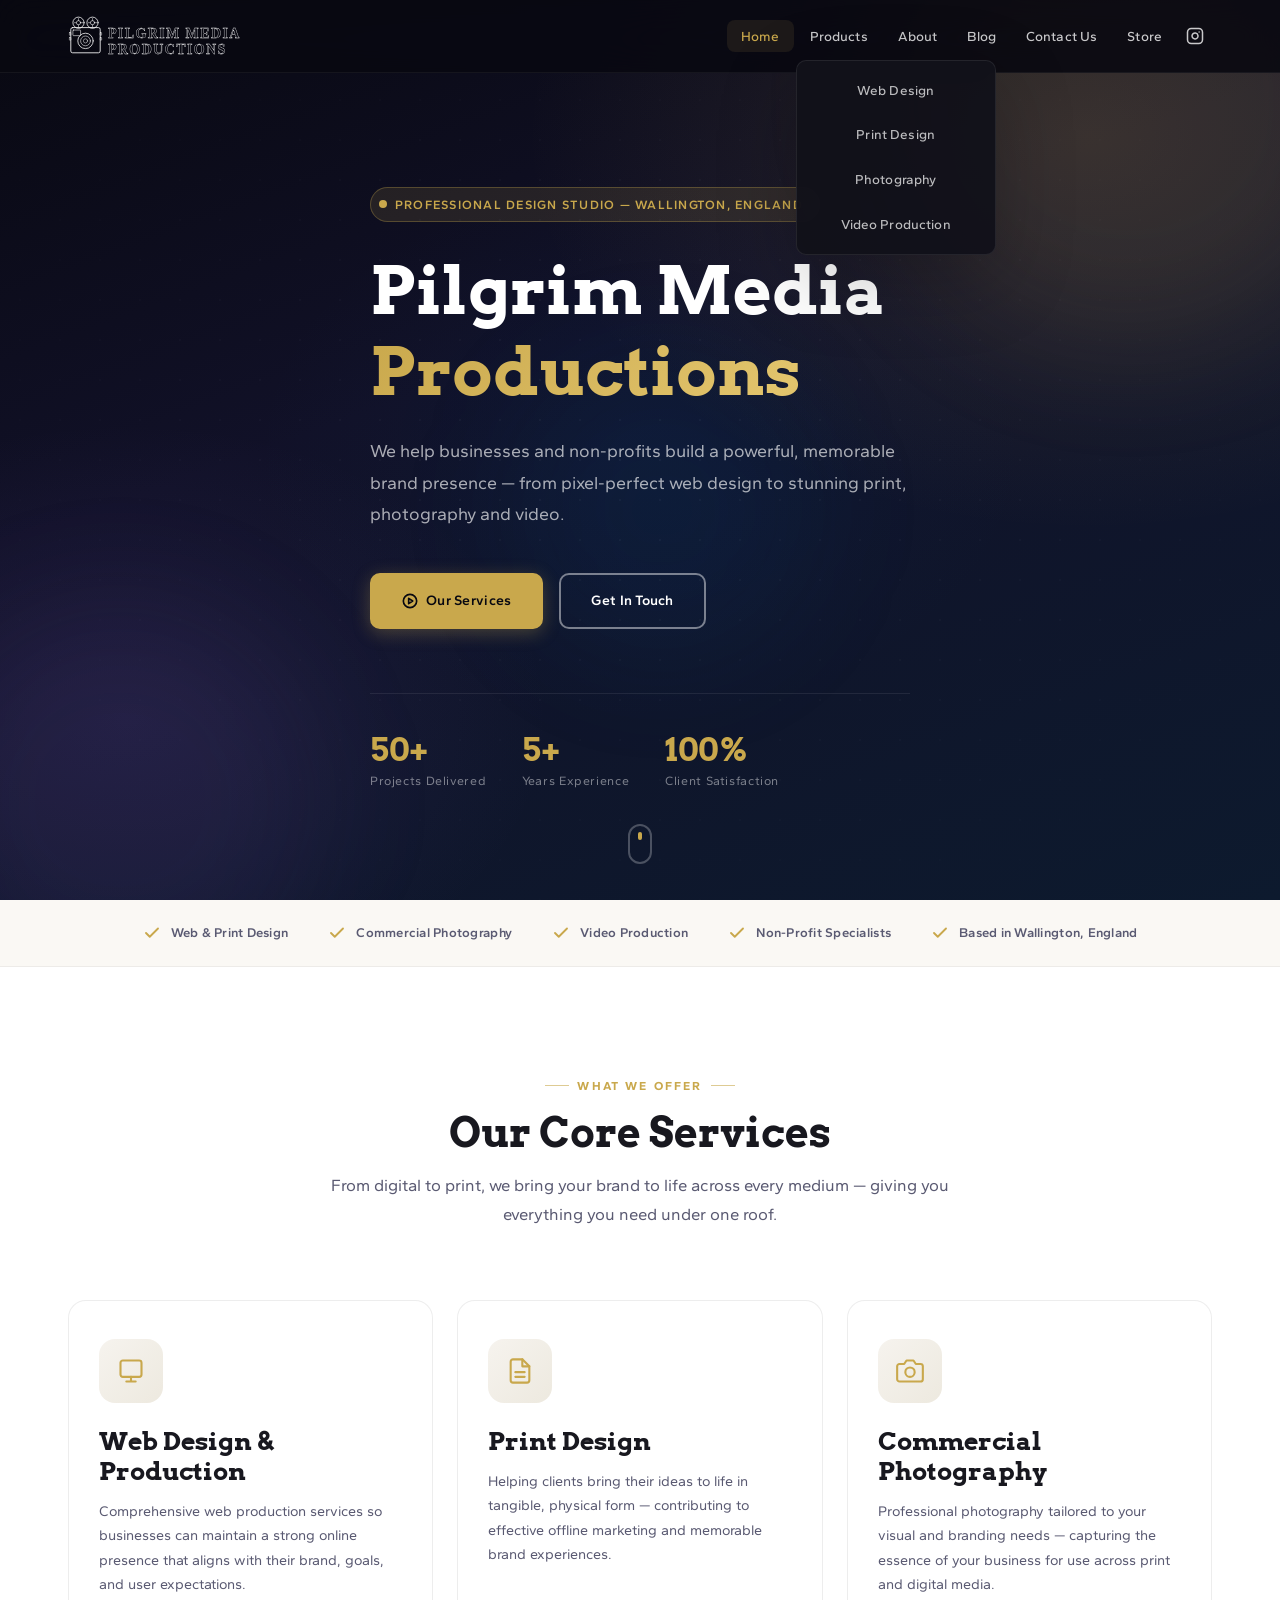
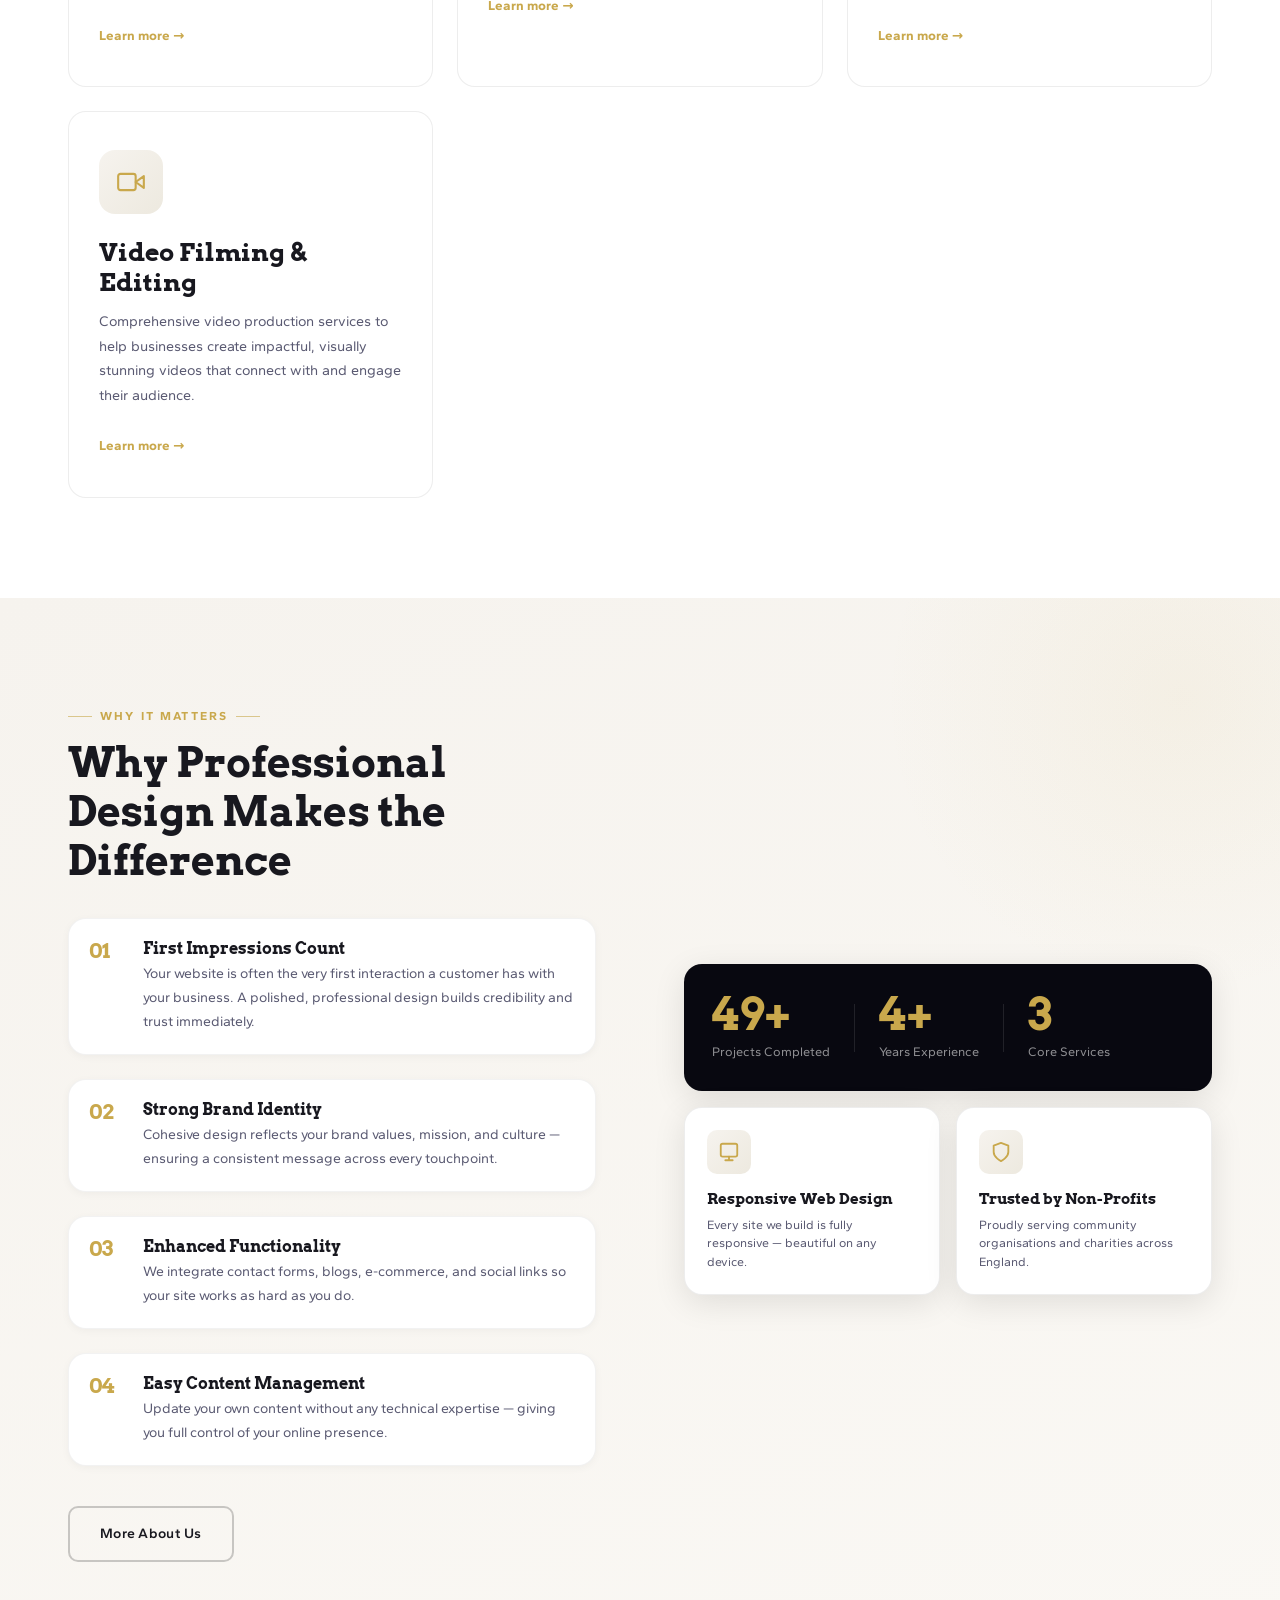
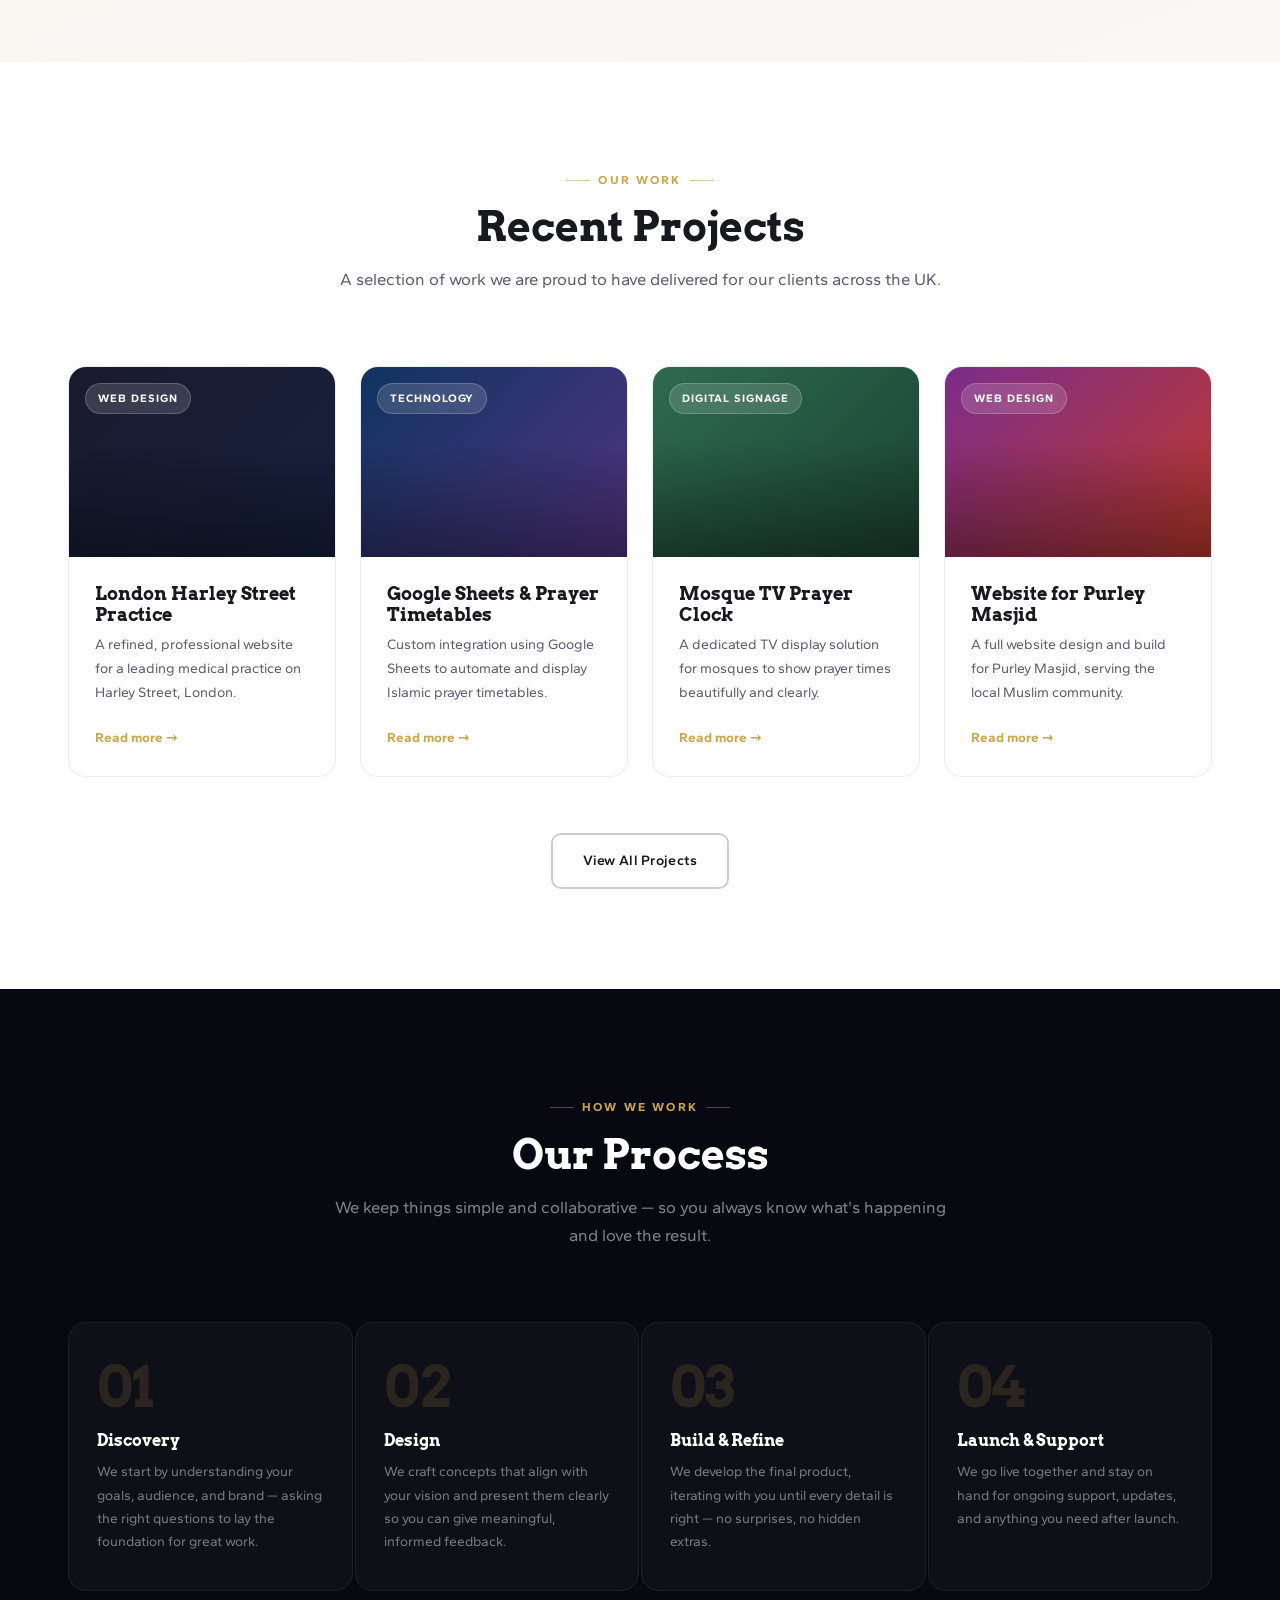
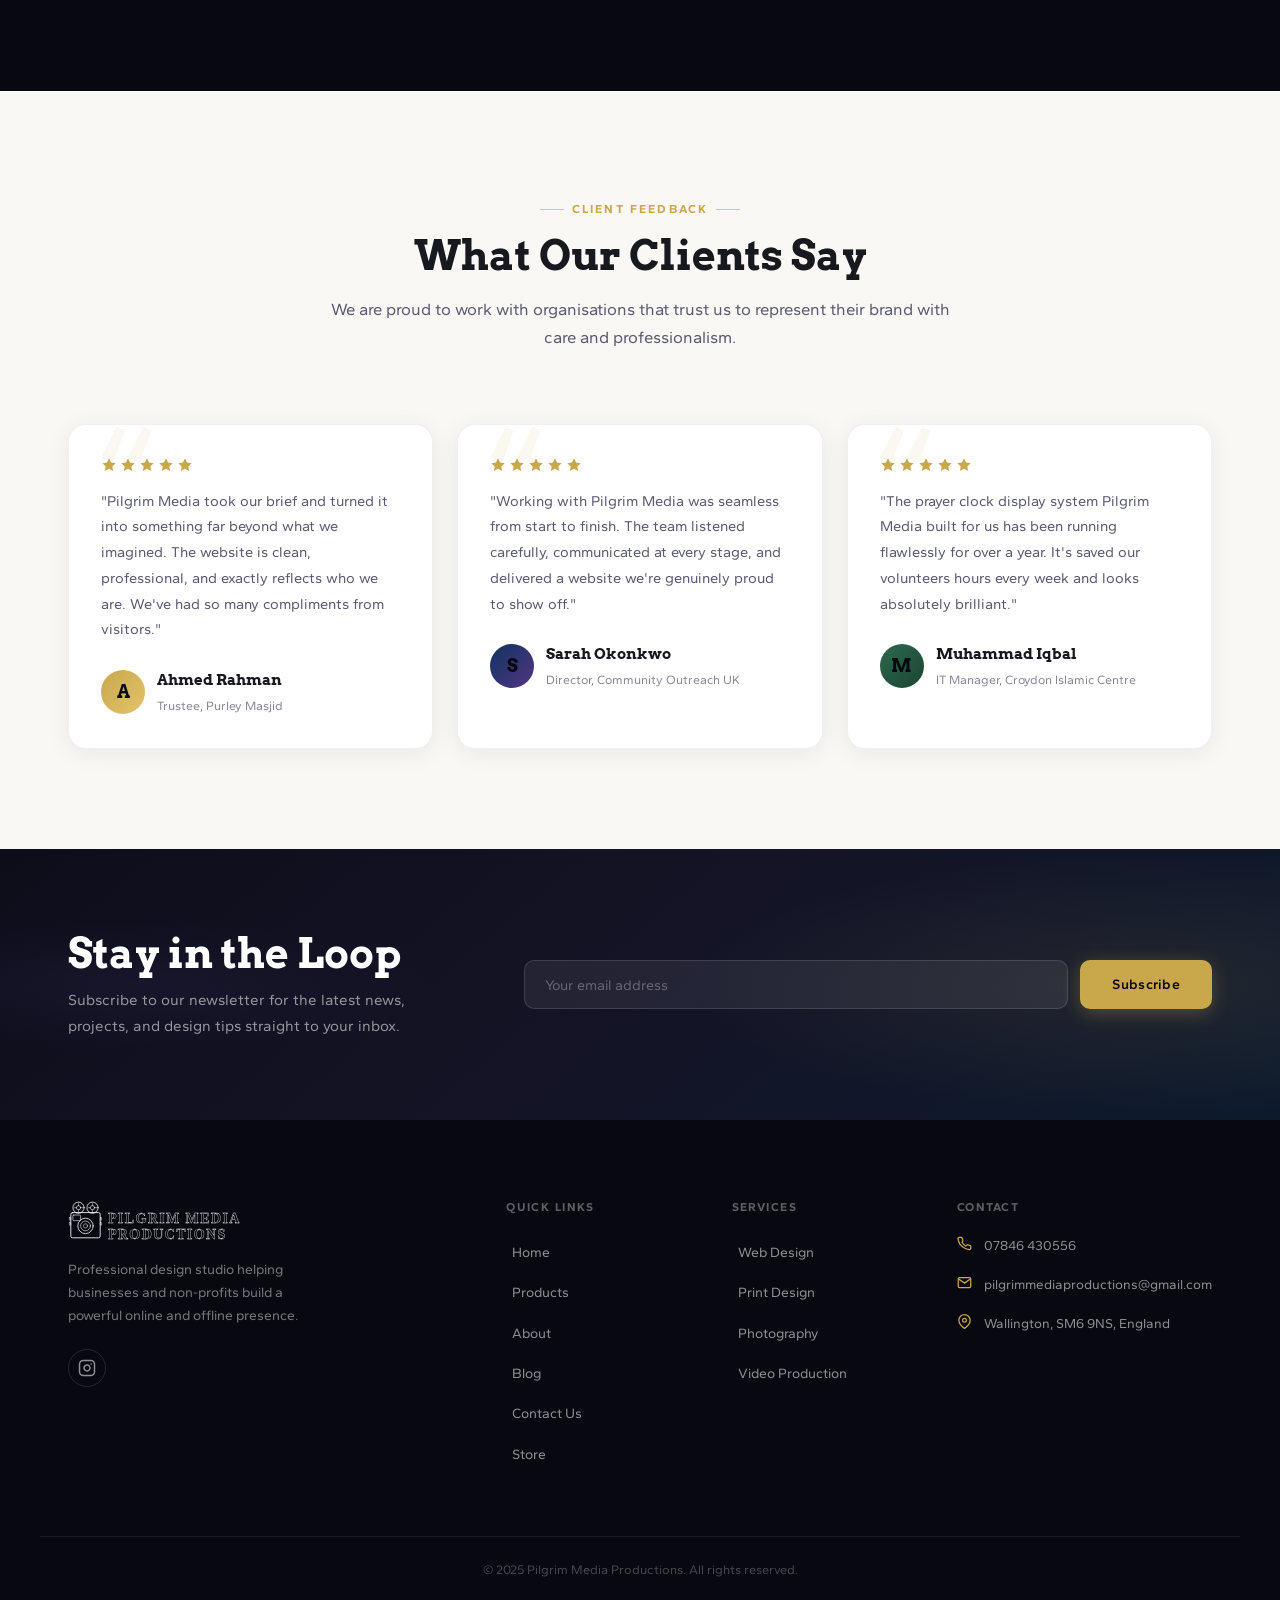
==== commit c4d9c5e9: "Add SVG logo, swap fonts to Arvo + Gantari - Added images/logo.svg: white outline SVG logo matching " ====
--- a/index.html
+++ b/index.html
@@ -8,7 +8,7 @@
   <link rel="stylesheet" href="css/styles.css" />
   <link rel="preconnect" href="https://fonts.googleapis.com" />
   <link rel="preconnect" href="https://fonts.gstatic.com" crossorigin />
-  <link href="https://fonts.googleapis.com/css2?family=Playfair+Display:wght@400;600;700&family=Inter:wght@300;400;500;600;700&display=swap" rel="stylesheet" />
+  <link href="https://fonts.googleapis.com/css2?family=Arvo:wght@400;700&family=Gantari:wght@300;400;500;600;700&display=swap" rel="stylesheet" />
 </head>
 <body>
 
@@ -24,11 +24,7 @@
   <header class="site-header">
     <div class="container header-inner">
       <a href="index.html" class="logo">
-        <div class="logo-mark">P</div>
-        <div class="logo-text">
-          Pilgrim Media
-          <small>Productions</small>
-        </div>
+        <img src="images/logo.svg" alt="Pilgrim Media Productions" class="logo-img" height="40" />
       </a>
       <nav class="main-nav" id="main-nav">
         <ul>
@@ -415,13 +411,9 @@
   <footer class="site-footer">
     <div class="container footer-inner">
       <div class="footer-brand">
-        <a href="index.html" class="logo logo-light">
-          <div class="logo-mark">P</div>
-          <div class="logo-text">
-            Pilgrim Media
-            <small>Productions</small>
-          </div>
-        </a>
+        <a href="index.html" class="logo">
+        <img src="images/logo.svg" alt="Pilgrim Media Productions" class="logo-img" height="40" />
+      </a>
         <p>Professional design studio helping businesses and non-profits build a powerful online and offline presence.</p>
         <div class="social-links">
           <a href="https://www.instagram.com/pilgrimmediaproductions" target="_blank" rel="noopener" aria-label="Instagram">
--- a/css/styles.css
+++ b/css/styles.css
@@ -20,8 +20,8 @@
   --clr-text-lt:   #5a5a72;
   --clr-accent:    #7c5cbf;
 
-  --ff-serif: 'Playfair Display', Georgia, serif;
-  --ff-sans:  'Inter', system-ui, sans-serif;
+  --ff-serif: 'Arvo', Georgia, serif;
+  --ff-sans:  'Gantari', system-ui, sans-serif;
 
   --max-w:      1200px;
   --radius:     10px;
@@ -253,43 +253,28 @@
 .logo {
   display: flex;
   align-items: center;
-  gap: 12px;
-  color: var(--clr-white);
   text-decoration: none;
   flex-shrink: 0;
 }
 
-.logo-mark {
-  width: 38px;
-  height: 38px;
-  background: var(--clr-gold);
-  border-radius: 10px;
-  display: flex;
-  align-items: center;
-  justify-content: center;
-  font-family: var(--ff-serif);
-  font-size: 1.1rem;
-  font-weight: 700;
-  color: var(--clr-dark);
-  flex-shrink: 0;
-  box-shadow: 0 2px 12px rgba(201,168,76,0.4);
-}
-
-.logo-text {
-  font-family: var(--ff-serif);
-  font-size: 0.92rem;
-  font-weight: 600;
-  color: var(--clr-white);
-  line-height: 1.25;
-}
-.logo-text small {
+.logo-img {
+  height: 42px;
+  width: auto;
   display: block;
-  font-size: 0.68rem;
-  font-family: var(--ff-sans);
-  font-weight: 500;
-  color: var(--clr-gold);
-  letter-spacing: 0.1em;
-  text-transform: uppercase;
+  /* Tint: default white works on dark header */
+  filter: brightness(1);
+  transition: opacity var(--transition);
+}
+
+.logo:hover .logo-img {
+  opacity: 0.85;
+}
+
+/* Gold-tinted version for light backgrounds */
+.logo-gold .logo-img {
+  filter: brightness(0) saturate(100%)
+          invert(75%) sepia(50%) saturate(500%)
+          hue-rotate(5deg) brightness(95%) contrast(90%);
 }
 
 /* Nav */
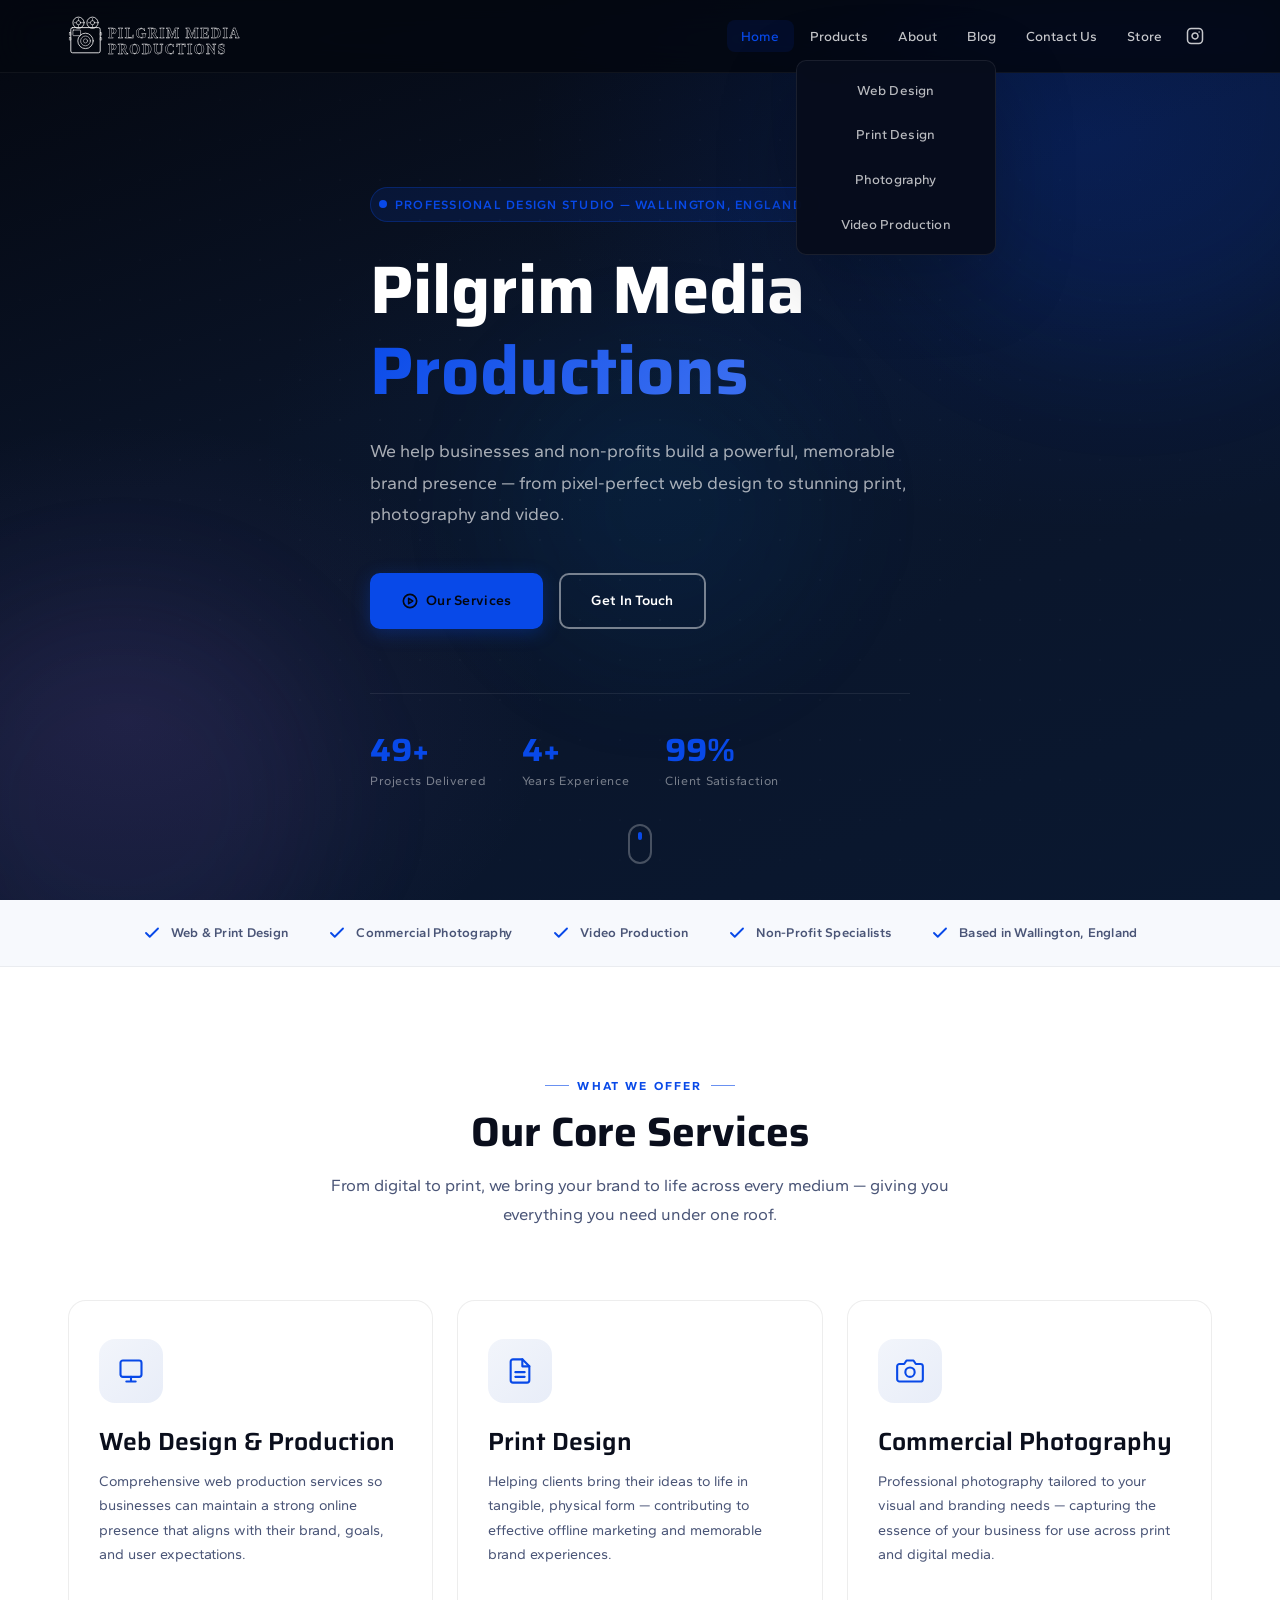
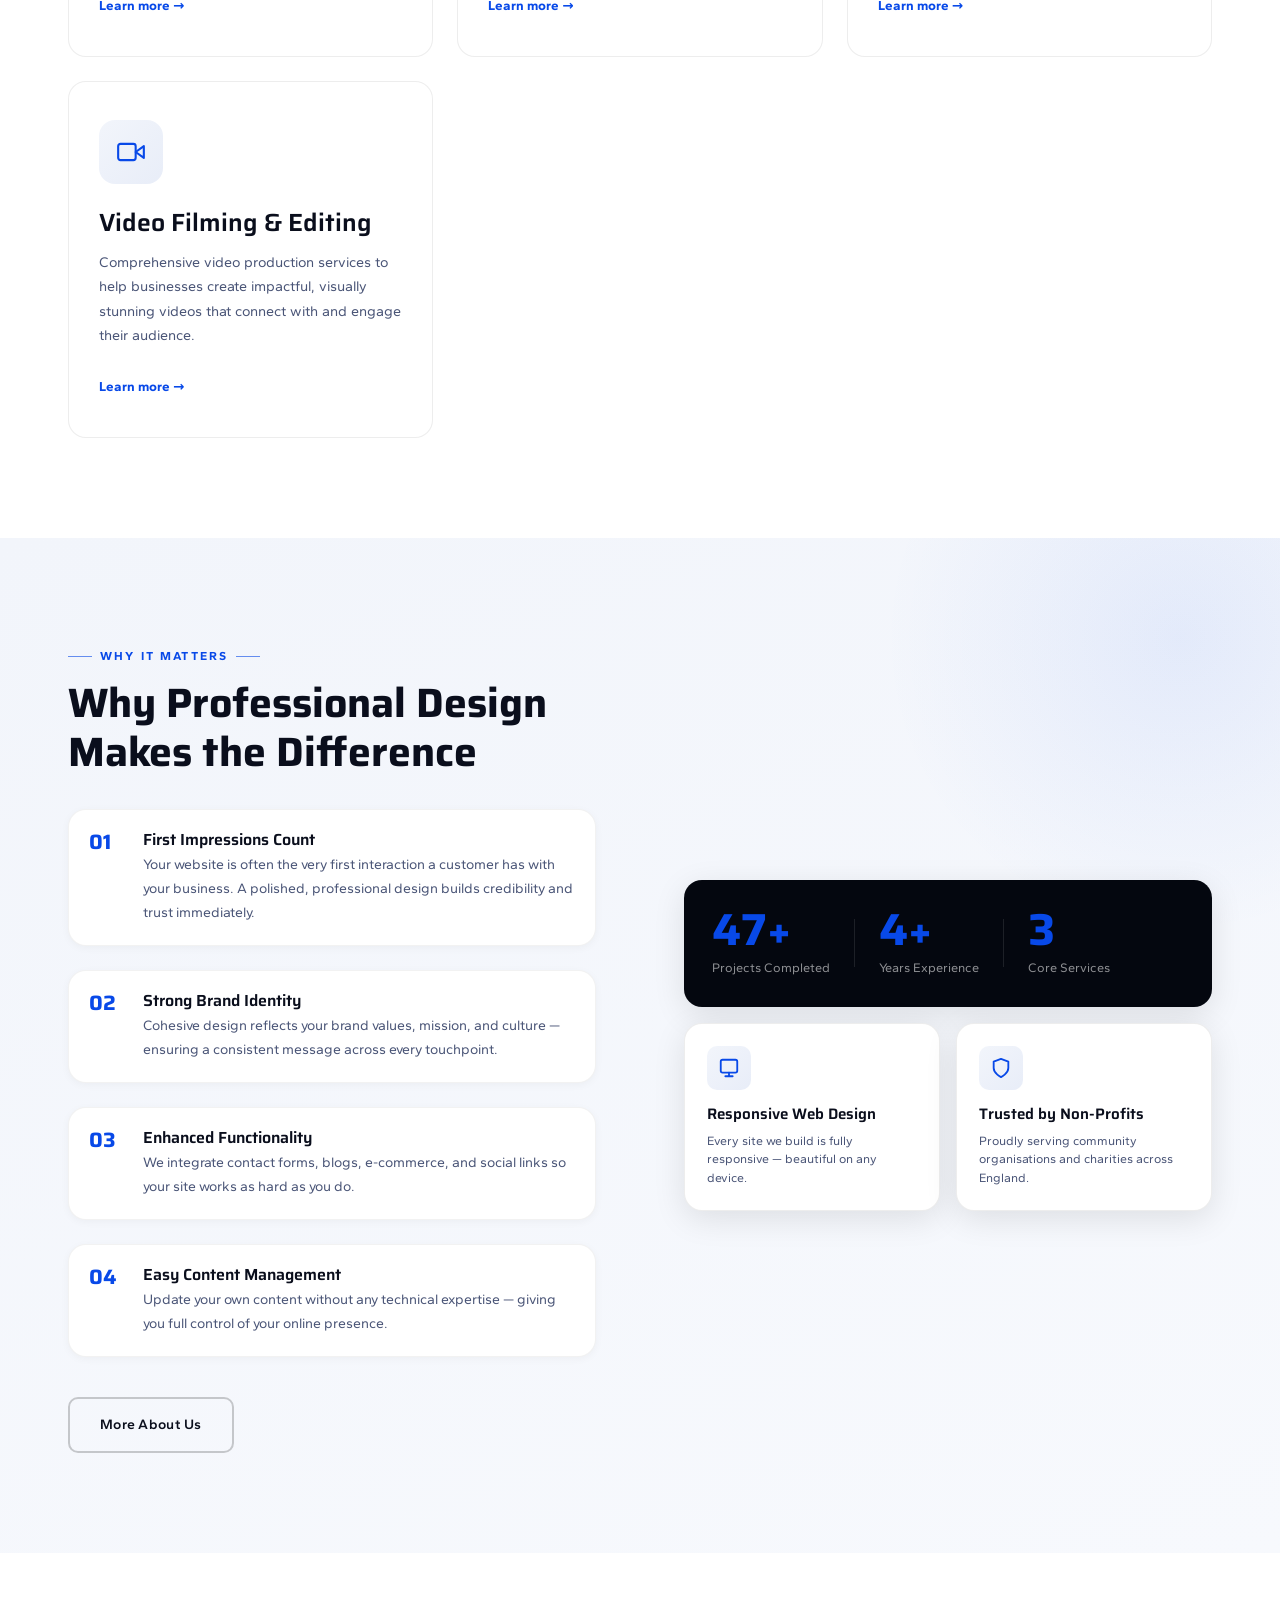
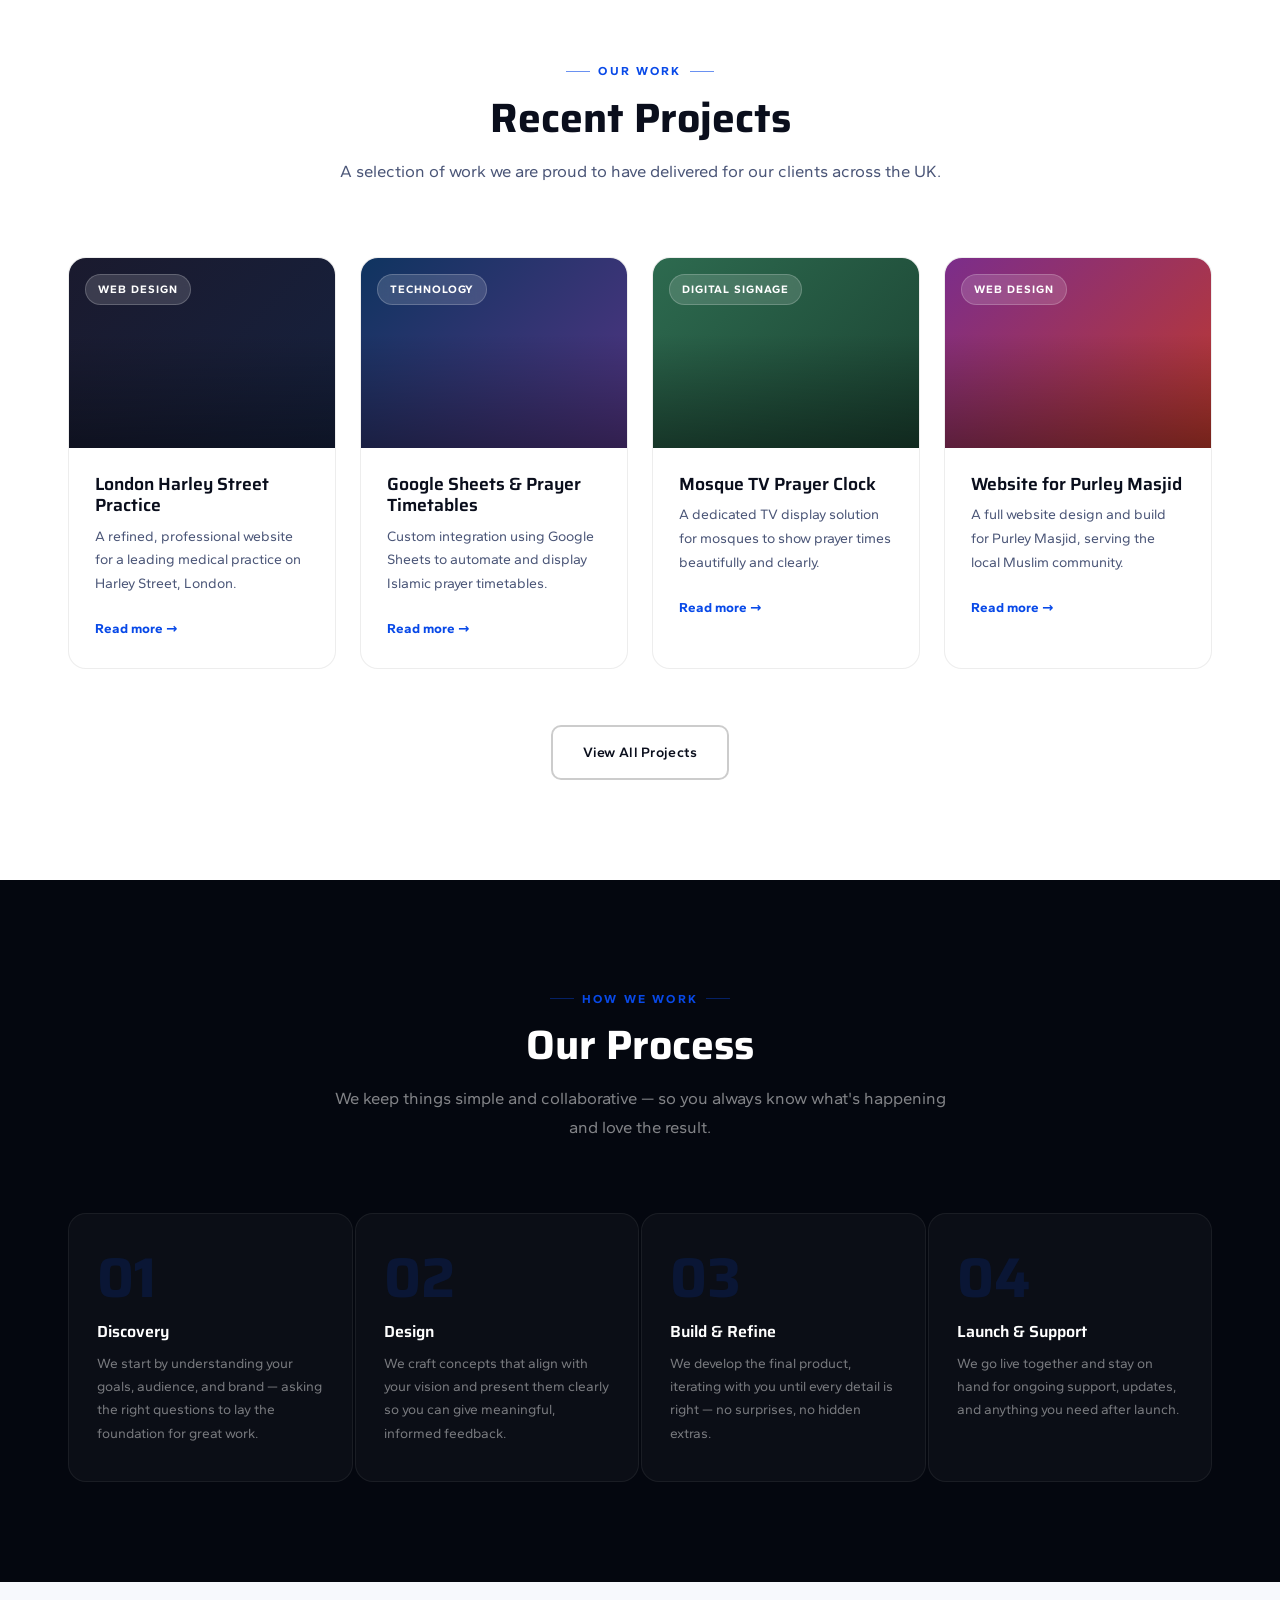
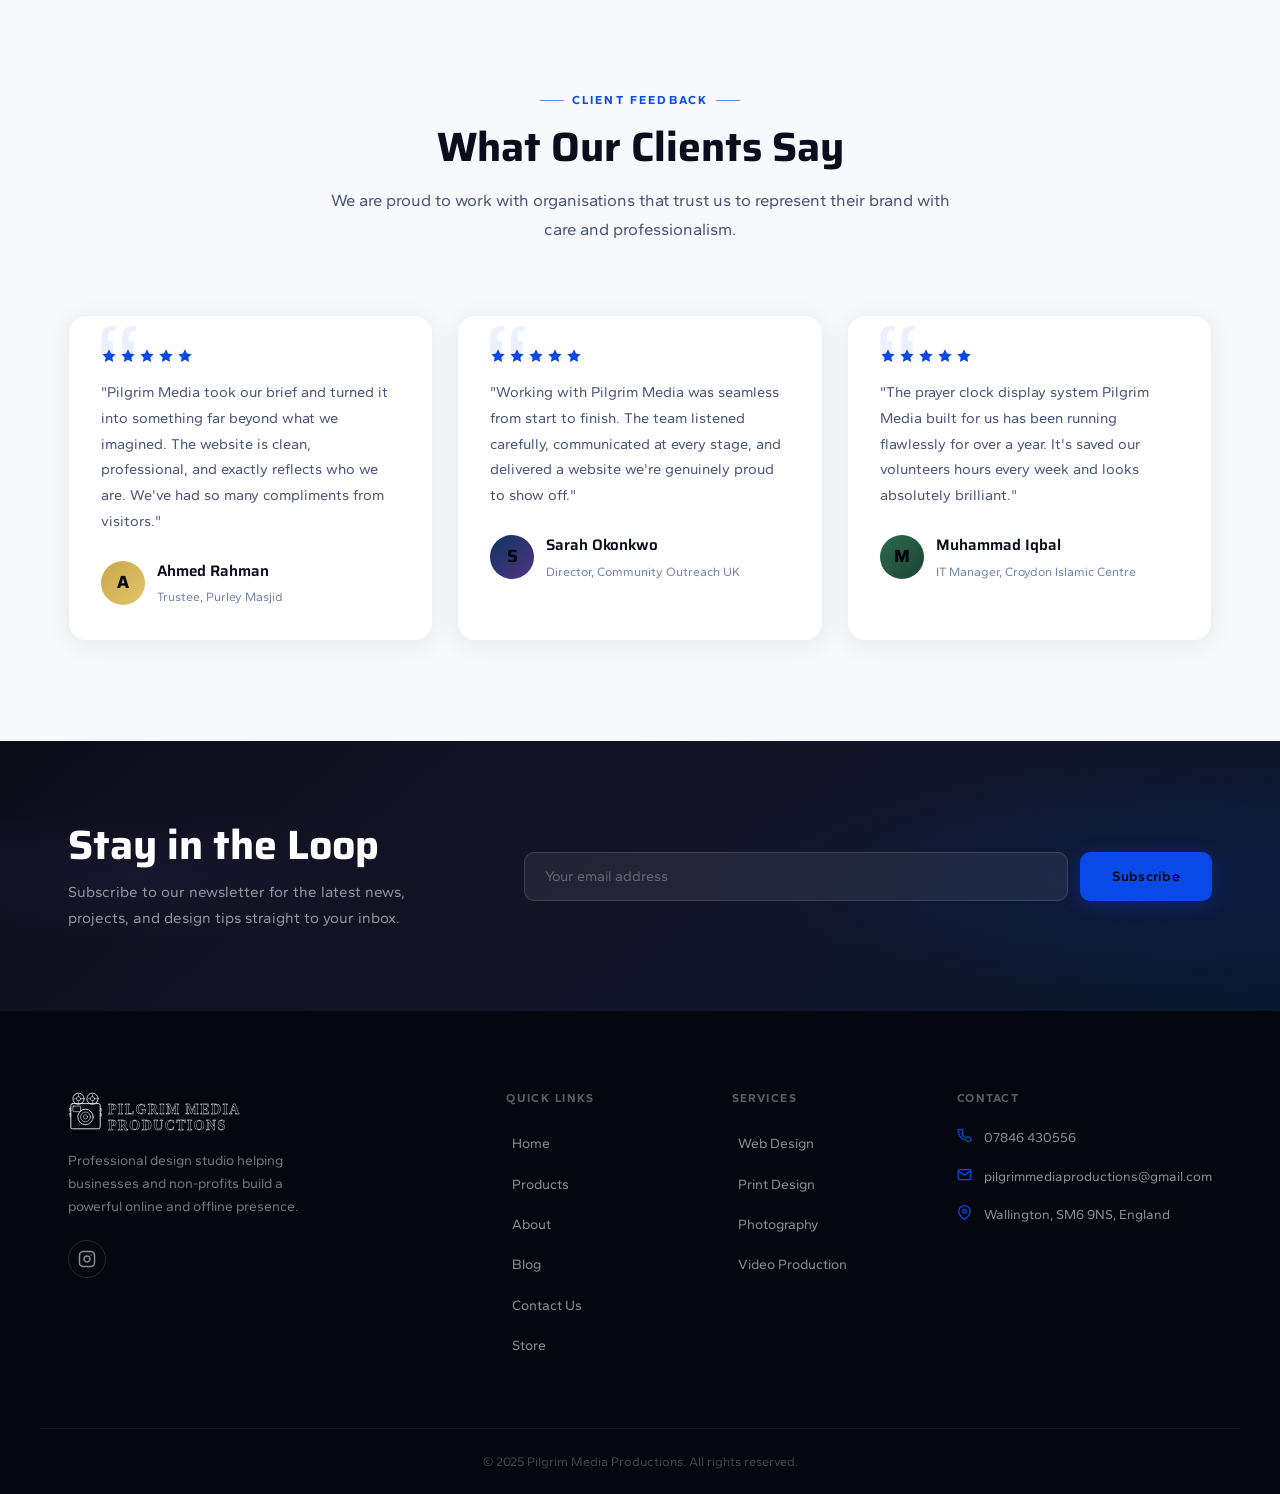
==== commit 295911c2: "Switch heading font from Arvo to Saira via Google Fonts https://claude.ai/code/session_01M8QwDPufkbk" ====
--- a/index.html
+++ b/index.html
@@ -8,7 +8,7 @@
   <link rel="stylesheet" href="css/styles.css" />
   <link rel="preconnect" href="https://fonts.googleapis.com" />
   <link rel="preconnect" href="https://fonts.gstatic.com" crossorigin />
-  <link href="https://fonts.googleapis.com/css2?family=Arvo:wght@400;700&family=Gantari:wght@300;400;500;600;700&display=swap" rel="stylesheet" />
+  <link href="https://fonts.googleapis.com/css2?family=Saira:wght@300;400;500;600;700&family=Gantari:wght@300;400;500;600;700&display=swap" rel="stylesheet" />
 </head>
 <body>
 
--- a/css/styles.css
+++ b/css/styles.css
@@ -4,23 +4,23 @@
 
 /* ── Variables ── */
 :root {
-  --clr-dark:      #080810;
-  --clr-dark2:     #111118;
-  --clr-dark3:     #1c1c28;
-  --clr-dark4:     #252535;
-  --clr-gold:      #c9a84c;
-  --clr-gold-lt:   #e2c46c;
-  --clr-gold-dk:   #a8883a;
+  --clr-dark:      #04070f;
+  --clr-dark2:     #070d1c;
+  --clr-dark3:     #0d1730;
+  --clr-dark4:     #122040;
+  --clr-gold:      #0849e8;
+  --clr-gold-lt:   #3a6ef0;
+  --clr-gold-dk:   #0337c0;
   --clr-white:     #ffffff;
-  --clr-off-white: #f6f3ee;
-  --clr-cream:     #faf8f4;
-  --clr-grey:      #888899;
-  --clr-grey-lt:   #d4d4e0;
-  --clr-text:      #18181f;
-  --clr-text-lt:   #5a5a72;
-  --clr-accent:    #7c5cbf;
-
-  --ff-serif: 'Arvo', Georgia, serif;
+  --clr-off-white: #f2f5fb;
+  --clr-cream:     #f7f9fd;
+  --clr-grey:      #7585a8;
+  --clr-grey-lt:   #c5cde0;
+  --clr-text:      #0a0e1c;
+  --clr-text-lt:   #4a5577;
+  --clr-accent:    #4d7eff;
+
+  --ff-serif: 'Saira', system-ui, sans-serif;
   --ff-sans:  'Gantari', system-ui, sans-serif;
 
   --max-w:      1200px;
@@ -140,7 +140,7 @@
   transform: translateY(16px);
   transition: all var(--transition);
   z-index: 900;
-  box-shadow: 0 4px 20px rgba(201,168,76,0.4);
+  box-shadow: 0 4px 20px rgba(8,73,232,0.4);
 }
 
 .back-to-top.visible {
@@ -151,7 +151,7 @@
 .back-to-top:hover {
   background: var(--clr-gold-lt);
   transform: translateY(-3px);
-  box-shadow: 0 8px 28px rgba(201,168,76,0.5);
+  box-shadow: 0 8px 28px rgba(8,73,232,0.5);
 }
 
 /* ── Buttons ── */
@@ -187,12 +187,12 @@
   background: var(--clr-gold);
   color: var(--clr-dark);
   border-color: var(--clr-gold);
-  box-shadow: 0 4px 18px rgba(201,168,76,0.3);
+  box-shadow: 0 4px 18px rgba(8,73,232,0.3);
 }
 .btn-primary:hover {
   background: var(--clr-gold-lt);
   border-color: var(--clr-gold-lt);
-  box-shadow: 0 6px 28px rgba(201,168,76,0.45);
+  box-shadow: 0 6px 28px rgba(8,73,232,0.45);
   transform: translateY(-2px);
 }
 
@@ -226,7 +226,7 @@
   position: fixed;
   top: 0; left: 0; right: 0;
   z-index: 1000;
-  background: rgba(8,8,16,0.88);
+  background: rgba(4,7,15,0.88);
   backdrop-filter: blur(18px) saturate(180%);
   -webkit-backdrop-filter: blur(18px) saturate(180%);
   border-bottom: 1px solid rgba(255,255,255,0.05);
@@ -234,7 +234,7 @@
 }
 
 .site-header.scrolled {
-  background: rgba(8,8,16,0.97);
+  background: rgba(4,7,15,0.97);
   box-shadow: 0 4px 32px rgba(0,0,0,0.35);
 }
 
@@ -296,7 +296,7 @@
 .main-nav a:hover,
 .main-nav a.active {
   color: var(--clr-gold);
-  background: rgba(201,168,76,0.1);
+  background: rgba(8,73,232,0.1);
 }
 
 .nav-social {
@@ -313,7 +313,7 @@
   position: absolute;
   top: calc(100% + 10px);
   left: 0;
-  background: rgba(18,18,26,0.98);
+  background: rgba(7,13,28,0.98);
   backdrop-filter: blur(16px);
   border: 1px solid rgba(255,255,255,0.08);
   border-radius: var(--radius);
@@ -334,7 +334,7 @@
 }
 .dropdown li a:hover {
   color: var(--clr-gold) !important;
-  background: rgba(201,168,76,0.1) !important;
+  background: rgba(8,73,232,0.1) !important;
 }
 
 .has-dropdown:hover .dropdown { display: flex; }
@@ -377,10 +377,10 @@
   position: absolute;
   inset: 0;
   background:
-    radial-gradient(ellipse 80% 80% at 85% 15%, rgba(201,168,76,0.14) 0%, transparent 55%),
+    radial-gradient(ellipse 80% 80% at 85% 15%, rgba(8,73,232,0.14) 0%, transparent 55%),
     radial-gradient(ellipse 60% 60% at 10% 80%, rgba(124,92,191,0.12) 0%, transparent 55%),
     radial-gradient(ellipse 50% 50% at 50% 50%, rgba(0,80,140,0.08) 0%, transparent 60%),
-    linear-gradient(160deg, #080810 0%, #111128 40%, #0d1a2e 100%);
+    linear-gradient(160deg, #04070f 0%, #0a1428 40%, #0a1830 100%);
   animation: heroBgPulse 12s ease-in-out infinite alternate;
 }
 
@@ -408,7 +408,7 @@
 }
 .hero-orb-1 {
   width: 500px; height: 500px;
-  background: rgba(201,168,76,0.09);
+  background: rgba(8,73,232,0.09);
   top: -150px; right: -100px;
   animation: orbFloat1 18s ease-in-out infinite;
 }
@@ -451,8 +451,8 @@
   display: inline-flex;
   align-items: center;
   gap: 8px;
-  background: rgba(201,168,76,0.12);
-  border: 1px solid rgba(201,168,76,0.3);
+  background: rgba(8,73,232,0.12);
+  border: 1px solid rgba(8,73,232,0.3);
   border-radius: 100px;
   padding: 6px 16px 6px 8px;
   margin-bottom: 28px;
@@ -466,8 +466,8 @@
 }
 
 @keyframes badgePulse {
-  0%, 100% { box-shadow: 0 0 0 0 rgba(201,168,76,0.4); }
-  50% { box-shadow: 0 0 0 6px rgba(201,168,76,0); }
+  0%, 100% { box-shadow: 0 0 0 0 rgba(8,73,232,0.4); }
+  50% { box-shadow: 0 0 0 6px rgba(8,73,232,0); }
 }
 
 .hero-badge span {
@@ -637,7 +637,7 @@
   content: '';
   position: absolute;
   inset: 0;
-  background: linear-gradient(135deg, rgba(201,168,76,0.03) 0%, transparent 60%);
+  background: linear-gradient(135deg, rgba(8,73,232,0.03) 0%, transparent 60%);
   opacity: 0;
   transition: opacity var(--transition);
 }
@@ -645,7 +645,7 @@
 .service-card:hover {
   box-shadow: var(--shadow-lg);
   transform: translateY(-6px);
-  border-color: rgba(201,168,76,0.2);
+  border-color: rgba(8,73,232,0.2);
 }
 
 .service-card:hover::before { transform: scaleX(1); }
@@ -654,7 +654,7 @@
 .service-icon {
   width: 64px;
   height: 64px;
-  background: linear-gradient(135deg, #f6f3ee, #ede9df);
+  background: linear-gradient(135deg, #f2f5fb, #e8edf8);
   border-radius: 16px;
   display: flex;
   align-items: center;
@@ -703,7 +703,7 @@
 
 /* ── Why Us ── */
 .why-us {
-  background: linear-gradient(160deg, #f6f3ee 0%, #faf8f4 100%);
+  background: linear-gradient(160deg, #f2f5fb 0%, #f7f9fd 100%);
   position: relative;
   overflow: hidden;
 }
@@ -713,7 +713,7 @@
   position: absolute;
   right: -200px; top: -200px;
   width: 600px; height: 600px;
-  background: radial-gradient(circle, rgba(201,168,76,0.07) 0%, transparent 70%);
+  background: radial-gradient(circle, rgba(8,73,232,0.07) 0%, transparent 70%);
 }
 
 .why-inner {
@@ -747,7 +747,7 @@
 .why-point:hover {
   box-shadow: var(--shadow-md);
   transform: translateX(4px);
-  border-color: rgba(201,168,76,0.2);
+  border-color: rgba(8,73,232,0.2);
 }
 
 .why-num {
@@ -817,7 +817,7 @@
 
 .wvc-icon {
   width: 44px; height: 44px;
-  background: linear-gradient(135deg, #f6f3ee, #ede9df);
+  background: linear-gradient(135deg, #f2f5fb, #e8edf8);
   border-radius: 10px;
   display: flex;
   align-items: center;
@@ -928,7 +928,7 @@
 
 .process-step:hover {
   background: rgba(255,255,255,0.06);
-  border-color: rgba(201,168,76,0.25);
+  border-color: rgba(8,73,232,0.25);
   transform: translateY(-4px);
 }
 
@@ -936,14 +936,14 @@
   font-family: var(--ff-serif);
   font-size: 3.5rem;
   font-weight: 700;
-  color: rgba(201,168,76,0.15);
+  color: rgba(8,73,232,0.15);
   line-height: 1;
   margin-bottom: 16px;
   transition: color var(--transition);
 }
 
 .process-step:hover .process-step-num {
-  color: rgba(201,168,76,0.35);
+  color: rgba(8,73,232,0.35);
 }
 
 .process-step h4 {
@@ -988,7 +988,7 @@
   left: 24px;
   font-family: var(--ff-serif);
   font-size: 8rem;
-  color: rgba(201,168,76,0.08);
+  color: rgba(8,73,232,0.08);
   line-height: 1;
   pointer-events: none;
 }
@@ -996,7 +996,7 @@
 .testimonial-card:hover {
   box-shadow: var(--shadow-lg);
   transform: translateY(-4px);
-  border-color: rgba(201,168,76,0.2);
+  border-color: rgba(8,73,232,0.2);
 }
 
 .testimonial-stars {
@@ -1050,7 +1050,7 @@
 
 /* ── Newsletter ── */
 .newsletter {
-  background: linear-gradient(140deg, #0d0d1a 0%, #141426 50%, #0d1a2e 100%);
+  background: linear-gradient(140deg, #0d0d1a 0%, #141426 50%, #0a1830 100%);
   padding: 80px 0;
   position: relative;
   overflow: hidden;
@@ -1061,7 +1061,7 @@
   position: absolute;
   inset: 0;
   background:
-    radial-gradient(ellipse 60% 80% at 90% 50%, rgba(201,168,76,0.1) 0%, transparent 60%),
+    radial-gradient(ellipse 60% 80% at 90% 50%, rgba(8,73,232,0.1) 0%, transparent 60%),
     radial-gradient(ellipse 40% 40% at 10% 50%, rgba(124,92,191,0.08) 0%, transparent 60%);
 }
 
@@ -1109,7 +1109,7 @@
 .newsletter-form input:focus {
   outline: none;
   border-color: var(--clr-gold);
-  box-shadow: 0 0 0 3px rgba(201,168,76,0.12);
+  box-shadow: 0 0 0 3px rgba(8,73,232,0.12);
 }
 
 /* ── Footer ── */
@@ -1154,7 +1154,7 @@
 .social-links a:hover {
   border-color: var(--clr-gold);
   color: var(--clr-gold);
-  background: rgba(201,168,76,0.1);
+  background: rgba(8,73,232,0.1);
   transform: translateY(-2px);
 }
 
@@ -1238,7 +1238,7 @@
 
 /* ── Page Hero (inner pages) ── */
 .page-hero {
-  background: linear-gradient(145deg, #080810 0%, #111128 50%, #0d1a2e 100%);
+  background: linear-gradient(145deg, #04070f 0%, #0a1428 50%, #0a1830 100%);
   padding: 148px 0 80px;
   position: relative;
   overflow: hidden;
@@ -1249,7 +1249,7 @@
   position: absolute;
   inset: 0;
   background:
-    radial-gradient(ellipse 60% 80% at 80% 50%, rgba(201,168,76,0.1) 0%, transparent 60%),
+    radial-gradient(ellipse 60% 80% at 80% 50%, rgba(8,73,232,0.1) 0%, transparent 60%),
     radial-gradient(circle at 10% 80%, rgba(124,92,191,0.07) 0%, transparent 40%);
 }
 
@@ -1307,7 +1307,7 @@
 .value-item:hover {
   box-shadow: var(--shadow-md);
   transform: translateY(-3px);
-  border-color: rgba(201,168,76,0.2);
+  border-color: rgba(8,73,232,0.2);
 }
 
 .value-icon {
@@ -1337,7 +1337,7 @@
   content: '';
   position: absolute;
   inset: 0;
-  background: radial-gradient(ellipse 80% 80% at 50% 50%, rgba(201,168,76,0.06) 0%, transparent 70%);
+  background: radial-gradient(ellipse 80% 80% at 50% 50%, rgba(8,73,232,0.06) 0%, transparent 70%);
 }
 
 .stats-grid {
@@ -1359,7 +1359,7 @@
 
 .stat-item:hover {
   background: rgba(255,255,255,0.04);
-  border-color: rgba(201,168,76,0.2);
+  border-color: rgba(8,73,232,0.2);
 }
 
 .stat-num {
@@ -1456,7 +1456,7 @@
   align-items: center;
   justify-content: center;
   flex-shrink: 0;
-  background-image: url("data:image/svg+xml,%3Csvg xmlns='http://www.w3.org/2000/svg' width='12' height='12' viewBox='0 0 24 24' fill='none' stroke='%23080810' stroke-width='3' stroke-linecap='round' stroke-linejoin='round'%3E%3Cpolyline points='20 6 9 17 4 12'/%3E%3C/svg%3E");
+  background-image: url("data:image/svg+xml,%3Csvg xmlns='http://www.w3.org/2000/svg' width='12' height='12' viewBox='0 0 24 24' fill='none' stroke='%23ffffff' stroke-width='3' stroke-linecap='round' stroke-linejoin='round'%3E%3Cpolyline points='20 6 9 17 4 12'/%3E%3C/svg%3E");
   background-repeat: no-repeat;
   background-position: center;
   background-size: 12px;
@@ -1556,7 +1556,7 @@
 
 .pm2 {
   width: 185px; height: 260px;
-  background: linear-gradient(145deg, #1a1025, #0d1a2e);
+  background: linear-gradient(145deg, #1a1025, #0a1830);
   top: 40px; left: 80px;
   transform: rotate(2deg);
 }
@@ -1614,14 +1614,14 @@
   justify-content: center;
   color: var(--clr-dark);
   padding-left: 5px;
-  box-shadow: 0 8px 32px rgba(201,168,76,0.5);
+  box-shadow: 0 8px 32px rgba(8,73,232,0.5);
   transition: all var(--transition);
   cursor: pointer;
 }
 
 .play-btn:hover {
   transform: scale(1.1);
-  box-shadow: 0 12px 40px rgba(201,168,76,0.6);
+  box-shadow: 0 12px 40px rgba(8,73,232,0.6);
 }
 
 .video-controls {
@@ -1772,7 +1772,7 @@
 
 .contact-item:hover {
   box-shadow: var(--shadow-md);
-  border-color: rgba(201,168,76,0.2);
+  border-color: rgba(8,73,232,0.2);
   transform: translateY(-2px);
 }
 
@@ -1840,7 +1840,7 @@
 .form-group textarea:focus {
   outline: none;
   border-color: var(--clr-gold);
-  box-shadow: 0 0 0 3px rgba(201,168,76,0.1);
+  box-shadow: 0 0 0 3px rgba(8,73,232,0.1);
 }
 
 .form-group textarea { resize: vertical; }
@@ -1881,7 +1881,7 @@
 
 .featured-card {
   border-color: var(--clr-gold);
-  box-shadow: 0 0 0 2px rgba(201,168,76,0.15), var(--shadow-md);
+  box-shadow: 0 0 0 2px rgba(8,73,232,0.15), var(--shadow-md);
 }
 
 .featured-card::after {
@@ -1910,7 +1910,7 @@
 
 .store-icon {
   width: 56px; height: 56px;
-  background: linear-gradient(135deg, #f6f3ee, #ede9df);
+  background: linear-gradient(135deg, #f2f5fb, #e8edf8);
   border-radius: 14px;
   display: flex;
   align-items: center;
@@ -1980,7 +1980,7 @@
   border-radius: 50%;
   display: inline-block;
   flex-shrink: 0;
-  background-image: url("data:image/svg+xml,%3Csvg xmlns='http://www.w3.org/2000/svg' width='11' height='11' viewBox='0 0 24 24' fill='none' stroke='%23080810' stroke-width='3' stroke-linecap='round' stroke-linejoin='round'%3E%3Cpolyline points='20 6 9 17 4 12'/%3E%3C/svg%3E");
+  background-image: url("data:image/svg+xml,%3Csvg xmlns='http://www.w3.org/2000/svg' width='11' height='11' viewBox='0 0 24 24' fill='none' stroke='%23ffffff' stroke-width='3' stroke-linecap='round' stroke-linejoin='round'%3E%3Cpolyline points='20 6 9 17 4 12'/%3E%3C/svg%3E");
   background-repeat: no-repeat;
   background-position: center;
   background-size: 11px;
@@ -2042,7 +2042,7 @@
     display: none;
     position: fixed;
     top: 72px; left: 0; right: 0; bottom: 0;
-    background: rgba(8,8,16,0.98);
+    background: rgba(4,7,15,0.98);
     z-index: 999;
     flex-direction: column;
     align-items: center;
